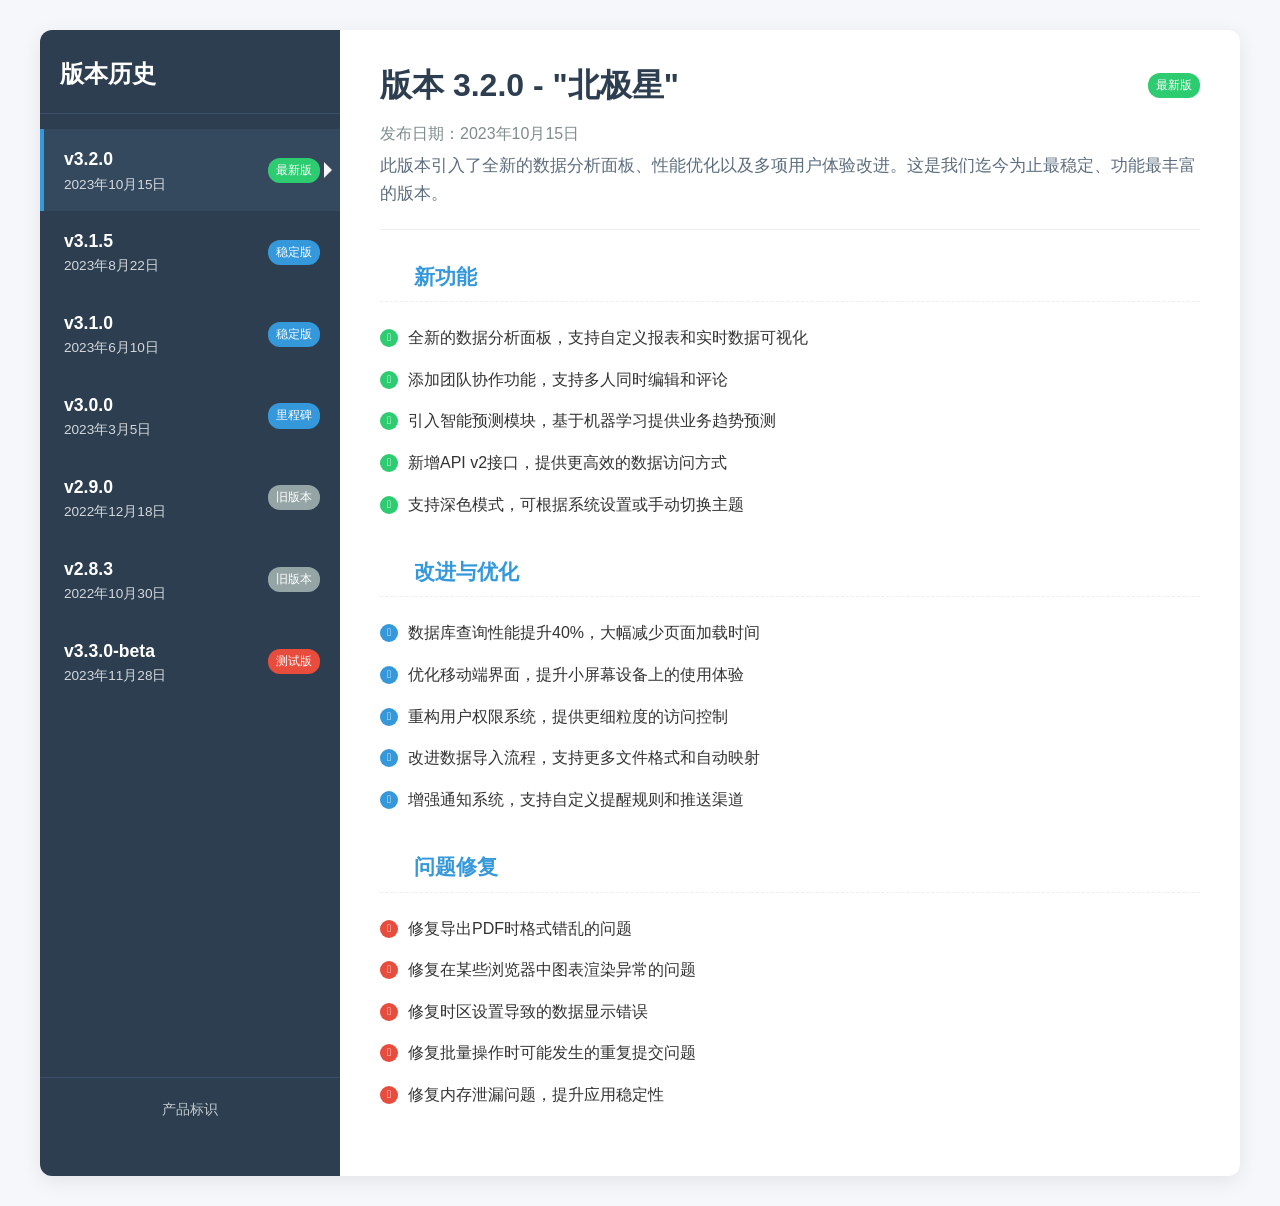
==== index.html @ c91fe422 "init" ====
<!DOCTYPE html>
<html lang="zh-CN">
<head>
    <meta charset="UTF-8">
    <meta name="viewport" content="width=device-width, initial-scale=1.0">
    <title>产品版本发布说明</title>
    <link rel="stylesheet" href="./all.min.css">
    <style>
        * {
            margin: 0;
            padding: 0;
            box-sizing: border-box;
            font-family: 'Segoe UI', Tahoma, Geneva, Verdana, sans-serif;
        }
        
        body {
            background-color: #f5f7fa;
            color: #333;
            line-height: 1.6;
        }
        
        .container {
            display: flex;
            max-width: 1200px;
            margin: 30px auto;
            background-color: white;
            border-radius: 12px;
            box-shadow: 0 5px 20px rgba(0, 0, 0, 0.08);
            overflow: hidden;
            min-height: 85vh;
        }
        
        /* 左侧版本列表样式 */
        .version-list {
            width: 300px;
            background-color: #2c3e50;
            color: white;
            padding: 25px 0;
            overflow-y: auto;
            flex-shrink: 0;
            display: flex;
            flex-direction: column;
        }
        
        .version-list-content {
            flex: 1;
            overflow-y: auto;
        }
        
        .version-list h2 {
            padding: 0 20px 20px;
            font-weight: 600;
            font-size: 1.5rem;
            border-bottom: 1px solid #3a506b;
            margin-bottom: 15px;
        }
        
        .version-item {
            padding: 16px 20px;
            cursor: pointer;
            transition: all 0.3s ease;
            border-left: 4px solid transparent;
            display: flex;
            justify-content: space-between;
            align-items: center;
        }
        
        .version-item:hover {
            background-color: #3a506b;
        }
        
        .version-item.active {
            background-color: #34495e;
            border-left-color: #3498db;
            position: relative;
        }
        
        .version-item.active::after {
            content: '';
            position: absolute;
            right: 0;
            top: 50%;
            transform: translateY(-50%);
            border-width: 8px;
            border-style: solid;
            border-color: transparent transparent transparent #f5f7fa;
        }
        
        .version-number {
            font-weight: 600;
            font-size: 1.1rem;
        }
        
        .version-date {
            font-size: 0.85rem;
            opacity: 0.8;
        }
        
        .version-tag {
            font-size: 0.75rem;
            padding: 3px 8px;
            border-radius: 12px;
            background-color: #3498db;
            color: white;
        }
        
        .version-tag.latest {
            background-color: #2ecc71;
        }
        
        .version-tag.beta {
            background-color: #e74c3c;
        }
        
        .version-tag.legacy {
            background-color: #95a5a6;
        }
        
        /* Logo区域样式 */
        .logo-container {
            padding: 20px;
            text-align: center;
            border-top: 1px solid #3a506b;
            margin-top: auto;
            background-color: #2c3e50;
        }
        
        .logo-container h3 {
            margin-bottom: 10px;
            font-size: 0.9rem;
            color: #ecf0f1;
            font-weight: normal;
            opacity: 0.8;
        }
        
        .logo-img {
            max-width: 80%;
            height: auto;
            display: block;
            margin: 0 auto;
            border-radius: 6px;
            box-shadow: 0 3px 10px rgba(0, 0, 0, 0.2);
            transition: transform 0.3s ease;
        }
        
        .logo-img:hover {
            transform: scale(1.03);
        }
        
        /* 右侧内容区域样式 */
        .content-area {
            flex: 1;
            padding: 30px 40px;
            overflow-y: auto;
        }
        
        .release-header {
            margin-bottom: 30px;
            padding-bottom: 20px;
            border-bottom: 1px solid #eee;
        }
        
        .release-title {
            display: flex;
            align-items: center;
            justify-content: space-between;
            margin-bottom: 10px;
        }
        
        .release-title h1 {
            font-size: 2rem;
            color: #2c3e50;
        }
        
        .release-date {
            color: #7f8c8d;
            font-size: 1rem;
            margin-bottom: 5px;
        }
        
        .release-summary {
            color: #5d6d7e;
            font-size: 1.05rem;
            line-height: 1.7;
        }
        
        .release-content {
            margin-top: 20px;
        }
        
        .section {
            margin-bottom: 30px;
        }
        
        .section h3 {
            font-size: 1.3rem;
            color: #3498db;
            margin-bottom: 15px;
            padding-bottom: 8px;
            border-bottom: 1px dashed #eee;
            display: flex;
            align-items: center;
        }
        
        .section h3 i {
            margin-right: 10px;
            width: 24px;
            text-align: center;
        }
        
        .features-list, .improvements-list, .fixes-list {
            list-style-type: none;
        }
        
        .features-list li, .improvements-list li, .fixes-list li {
            padding: 8px 0;
            position: relative;
            padding-left: 28px;
        }
        
        .features-list li:before, .improvements-list li:before, .fixes-list li:before {
            position: absolute;
            left: 0;
            top: 12px;
            width: 18px;
            height: 18px;
            border-radius: 50%;
            display: flex;
            align-items: center;
            justify-content: center;
            font-size: 0.7rem;
            color: white;
            font-family: 'Font Awesome 6 Free';
            font-weight: 900;
        }
        
        .features-list li:before {
            content: "\f0a3";
            background-color: #2ecc71;
        }
        
        .improvements-list li:before {
            content: "\f062";
            background-color: #3498db;
        }
        
        .fixes-list li:before {
            content: "\f024";
            background-color: #e74c3c;
        }
        
        .empty-state {
            text-align: center;
            padding: 60px 20px;
            color: #7f8c8d;
        }
        
        .empty-state i {
            font-size: 3rem;
            margin-bottom: 20px;
            color: #bdc3c7;
        }
        
        .empty-state h2 {
            font-size: 1.8rem;
            margin-bottom: 10px;
        }
        
        /* 响应式设计 - 修改点：将900px改为600px */
        @media (max-width: 600px) {
            .container {
                flex-direction: column;
                margin: 10px;
            }
            
            .version-list {
                width: 100%;
                max-height: 400px;
            }
            
            .version-item.active::after {
                display: none;
            }
            
            .content-area {
                padding: 25px;
            }
            
            .logo-container {
                padding: 15px;
            }
            
            .logo-img {
                max-width: 60%;
            }
        }
        
        /* 针对宽度在600-900之间的屏幕的额外调整 */
        @media (min-width: 601px) and (max-width: 900px) {
            .container {
                margin: 15px;
                max-width: 95%;
            }
            
            .version-list {
                width: 280px; /* 稍微减小左侧宽度 */
            }
            
            .content-area {
                padding: 25px 30px;
            }
            
            .release-title h1 {
                font-size: 1.7rem;
            }
        }
        
        /* 移动端特定样式（宽度小于等于600px） */
        .mobile-version-selector {
            display: none;
            width: 100%;
            padding: 15px;
            background-color: #2c3e50;
            color: white;
            border: none;
            font-size: 1rem;
            border-radius: 6px;
            margin-bottom: 20px;
            cursor: pointer;
        }
        
        /* 移动端版本选择器只在宽度<=600px时显示 */
        @media (max-width: 600px) {
            .mobile-version-selector {
                display: block;
            }
            
            .version-list {
                display: none;
            }
            
            .version-list.show {
                display: flex;
            }
        }
        
        /* 动画效果 */
        @keyframes fadeIn {
            from { opacity: 0; transform: translateY(10px); }
            to { opacity: 1; transform: translateY(0); }
        }
        
        .release-content {
            animation: fadeIn 0.5s ease-out;
        }
        
        .mobile-toggle {
            display: none;
            background: none;
            border: none;
            color: white;
            font-size: 1.2rem;
            cursor: pointer;
            margin-right: 15px;
        }
        
        /* 移动端切换按钮只在宽度<=600px时显示 */
        @media (max-width: 600px) {
            .mobile-toggle {
                display: block;
            }
            
            .version-list h2 {
                display: flex;
                align-items: center;
            }
        }
    </style>
</head>
<body>
    <!-- 移动端版本选择器（只在宽度<=600px时显示） -->
    <select class="mobile-version-selector" id="mobileVersionSelector">
        <option value="v3.2.0">v3.2.0 - 最新版 (2023年10月15日)</option>
        <option value="v3.1.5">v3.1.5 - 稳定版 (2023年8月22日)</option>
        <option value="v3.1.0">v3.1.0 - 稳定版 (2023年6月10日)</option>
        <option value="v3.0.0">v3.0.0 - 里程碑 (2023年3月5日)</option>
        <option value="v2.9.0">v2.9.0 - 旧版本 (2022年12月18日)</option>
        <option value="v2.8.3">v2.8.3 - 旧版本 (2022年10月30日)</option>
        <option value="v3.3.0-beta">v3.3.0-beta - 测试版 (2023年11月28日)</option>
    </select>

    <div class="container">
        <!-- 左侧版本列表 -->
        <div class="version-list" id="versionList">
            <div class="version-list-content">
                <h2>
                    <button class="mobile-toggle" id="mobileToggle">
                        <i class="fas fa-chevron-left"></i>
                    </button>
                    版本历史
                </h2>
                <div class="version-item active" data-version="v3.2.0">
                    <div>
                        <div class="version-number">v3.2.0</div>
                        <div class="version-date">2023年10月15日</div>
                    </div>
                    <span class="version-tag latest">最新版</span>
                </div>
                <div class="version-item" data-version="v3.1.5">
                    <div>
                        <div class="version-number">v3.1.5</div>
                        <div class="version-date">2023年8月22日</div>
                    </div>
                    <span class="version-tag">稳定版</span>
                </div>
                <div class="version-item" data-version="v3.1.0">
                    <div>
                        <div class="version-number">v3.1.0</div>
                        <div class="version-date">2023年6月10日</div>
                    </div>
                    <span class="version-tag">稳定版</span>
                </div>
                <div class="version-item" data-version="v3.0.0">
                    <div>
                        <div class="version-number">v3.0.0</div>
                        <div class="version-date">2023年3月5日</div>
                    </div>
                    <span class="version-tag">里程碑</span>
                </div>
                <div class="version-item" data-version="v2.9.0">
                    <div>
                        <div class="version-number">v2.9.0</div>
                        <div class="version-date">2022年12月18日</div>
                    </div>
                    <span class="version-tag legacy">旧版本</span>
                </div>
                <div class="version-item" data-version="v2.8.3">
                    <div>
                        <div class="version-number">v2.8.3</div>
                        <div class="version-date">2022年10月30日</div>
                    </div>
                    <span class="version-tag legacy">旧版本</span>
                </div>
                <div class="version-item" data-version="v3.3.0-beta">
                    <div>
                        <div class="version-number">v3.3.0-beta</div>
                        <div class="version-date">2023年11月28日</div>
                    </div>
                    <span class="version-tag beta">测试版</span>
                </div>
            </div>
            
            <!-- Logo区域 -->
            <div class="logo-container">
                <h3>产品标识</h3>
                <!-- 这里使用本地logo.png文件 -->
                <!-- <img src="logo.png" alt="产品Logo" class="logo-img" id="logoImage">  -->
                <!-- 备用方案：如果本地图片不存在，显示默认占位符 -->
                <!-- <noscript>
                    <div style="color: #ecf0f1; font-size: 0.8rem; margin-top: 10px;">
                        无法加载logo.png图片
                    </div>
                </noscript>  -->
            </div>
        </div>
        
        <!-- 右侧内容区域 -->
        <div class="content-area">
            <!-- 默认显示最新版本 -->
            <div class="release-header">
                <div class="release-title">
                    <h1>版本 3.2.0 - "北极星"</h1>
                    <span class="version-tag latest">最新版</span>
                </div>
                <div class="release-date">发布日期：2023年10月15日</div>
                <p class="release-summary">
                    此版本引入了全新的数据分析面板、性能优化以及多项用户体验改进。这是我们迄今为止最稳定、功能最丰富的版本。
                </p>
            </div>
            
            <div class="release-content">
                <div class="section">
                    <h3><i class="fas fa-star"></i> 新功能</h3>
                    <ul class="features-list">
                        <li>全新的数据分析面板，支持自定义报表和实时数据可视化</li>
                        <li>添加团队协作功能，支持多人同时编辑和评论</li>
                        <li>引入智能预测模块，基于机器学习提供业务趋势预测</li>
                        <li>新增API v2接口，提供更高效的数据访问方式</li>
                        <li>支持深色模式，可根据系统设置或手动切换主题</li>
                    </ul>
                </div>
                
                <div class="section">
                    <h3><i class="fas fa-chart-line"></i> 改进与优化</h3>
                    <ul class="improvements-list">
                        <li>数据库查询性能提升40%，大幅减少页面加载时间</li>
                        <li>优化移动端界面，提升小屏幕设备上的使用体验</li>
                        <li>重构用户权限系统，提供更细粒度的访问控制</li>
                        <li>改进数据导入流程，支持更多文件格式和自动映射</li>
                        <li>增强通知系统，支持自定义提醒规则和推送渠道</li>
                    </ul>
                </div>
                
                <div class="section">
                    <h3><i class="fas fa-bug"></i> 问题修复</h3>
                    <ul class="fixes-list">
                        <li>修复导出PDF时格式错乱的问题</li>
                        <li>修复在某些浏览器中图表渲染异常的问题</li>
                        <li>修复时区设置导致的数据显示错误</li>
                        <li>修复批量操作时可能发生的重复提交问题</li>
                        <li>修复内存泄漏问题，提升应用稳定性</li>
                    </ul>
                </div>
            </div>
            
            <!-- 其他版本内容占位符 -->
            <div class="empty-state" id="emptyState" style="display: none;">
                <i class="fas fa-code-branch"></i>
                <h2>选择版本查看详情</h2>
                <p>点击左侧列表中的版本号查看该版本的详细发布说明</p>
            </div>
        </div>
    </div>

    <script>
        // 版本数据
        const versionData = {
            "v3.2.0": {
                title: "版本 3.2.0 - \"北极星\"",
                date: "2023年10月15日",
                tag: "latest",
                summary: "此版本引入了全新的数据分析面板、性能优化以及多项用户体验改进。这是我们迄今为止最稳定、功能最丰富的版本。",
                features: [
                    "全新的数据分析面板，支持自定义报表和实时数据可视化",
                    "添加团队协作功能，支持多人同时编辑和评论",
                    "引入智能预测模块，基于机器学习提供业务趋势预测",
                    "新增API v2接口，提供更高效的数据访问方式",
                    "支持深色模式，可根据系统设置或手动切换主题"
                ],
                improvements: [
                    "数据库查询性能提升40%，大幅减少页面加载时间",
                    "优化移动端界面，提升小屏幕设备上的使用体验",
                    "重构用户权限系统，提供更细粒度的访问控制",
                    "改进数据导入流程，支持更多文件格式和自动映射",
                    "增强通知系统，支持自定义提醒规则和推送渠道"
                ],
                fixes: [
                    "修复导出PDF时格式错乱的问题",
                    "修复在某些浏览器中图表渲染异常的问题",
                    "修复时区设置导致的数据显示错误",
                    "修复批量操作时可能发生的重复提交问题",
                    "修复内存泄漏问题，提升应用稳定性"
                ]
            },
            "v3.1.5": {
                title: "版本 3.1.5",
                date: "2023年8月22日",
                tag: "stable",
                summary: "这是一个维护版本，主要包含性能优化和问题修复，提高了系统的稳定性和安全性。",
                features: [
                    "新增数据备份与恢复向导，简化系统迁移流程",
                    "添加快捷键支持，提升高级用户的操作效率"
                ],
                improvements: [
                    "优化内存使用，减少大型数据集处理时的资源占用",
                    "改进搜索算法，提升复杂查询的响应速度",
                    "增强数据导出功能，支持更多格式选项"
                ],
                fixes: [
                    "修复安全漏洞，提升系统安全性",
                    "修复数据同步时可能出现的冲突问题",
                    "修复用户界面中的多个本地化问题"
                ]
            },
            "v3.1.0": {
                title: "版本 3.1.0 - \"曙光\"",
                date: "2023年6月10日",
                tag: "stable",
                summary: "此版本引入了全新的报告生成器和增强的集成功能，为企业用户提供了更强大的数据分析工具。",
                features: [
                    "全新报告生成器，支持拖拽式报表设计",
                    "新增与第三方CRM系统的双向同步",
                    "添加数据质量检查工具，自动识别数据问题"
                ],
                improvements: [
                    "用户界面全面更新，采用现代化设计语言",
                    "API响应时间平均减少30%",
                    "改进移动端适配，支持更多手势操作"
                ],
                fixes: [
                    "修复数据导入时的编码问题",
                    "修复图表工具提示显示异常的问题",
                    "修复在特定网络环境下上传失败的问题"
                ]
            },
            "v3.0.0": {
                title: "版本 3.0.0 - \"里程碑\"",
                date: "2023年3月5日",
                tag: "milestone",
                summary: "这是产品的一个重要里程碑版本，引入了全新的架构和多项核心功能重构，为未来发展奠定基础。",
                features: [
                    "全新微服务架构，提升系统可扩展性",
                    "引入实时协作编辑功能",
                    "新增高级权限管理系统",
                    "支持自定义工作流程"
                ],
                improvements: [
                    "系统性能提升50%",
                    "完全重构的后台管理界面",
                    "增强的数据安全性措施"
                ],
                fixes: [
                    "修复了v2.x系列中的多个遗留问题",
                    "解决了高并发场景下的稳定性问题"
                ]
            },
            "v2.9.0": {
                title: "版本 2.9.0",
                date: "2022年12月18日",
                tag: "legacy",
                summary: "这是2.x系列的最后一个版本，包含了一些必要的功能更新和问题修复。",
                features: [
                    "新增基础数据分析功能",
                    "添加简单的报告导出功能"
                ],
                improvements: [
                    "优化了用户界面响应速度",
                    "改进了数据导入的稳定性"
                ],
                fixes: [
                    "修复了已知的安全问题",
                    "修复了数据导出时的格式问题"
                ]
            },
            "v2.8.3": {
                title: "版本 2.8.3",
                date: "2022年10月30日",
                tag: "legacy",
                summary: "这是一个维护版本，主要修复了用户反馈的一些关键问题。",
                features: [],
                improvements: [
                    "改进了错误处理机制",
                    "优化了移动端显示效果"
                ],
                fixes: [
                    "修复了登录页面在特定浏览器的兼容性问题",
                    "修复了数据缓存导致的信息过期问题",
                    "修复了多个界面显示问题"
                ]
            },
            "v3.3.0-beta": {
                title: "版本 3.3.0-beta",
                date: "2023年11月28日",
                tag: "beta",
                summary: "这是3.3.0的测试版本，引入了人工智能辅助功能和全新的插件系统，欢迎测试并提供反馈。",
                features: [
                    "引入AI助手，支持自然语言查询数据分析",
                    "全新插件系统，支持第三方功能扩展",
                    "新增自动化工作流引擎"
                ],
                improvements: [
                    "UI/UX全面优化，提升用户体验",
                    "API文档全面更新，增加更多示例",
                    "改进多语言支持，新增3种语言"
                ],
                fixes: [
                    "修复了beta测试中发现的多项界面问题",
                    "解决了插件系统的兼容性问题"
                ]
            }
        };
        
        // DOM元素
        const versionItems = document.querySelectorAll('.version-item');
        const mobileVersionSelector = document.getElementById('mobileVersionSelector');
        const mobileToggle = document.getElementById('mobileToggle');
        const versionList = document.getElementById('versionList');
        const emptyState = document.getElementById('emptyState');
        const logoImage = document.getElementById('logoImage');
        
        // 检查本地logo图片是否存在，如果不存在则显示默认占位符
        function checkLogoImage() {
            // 设置一个备用图片URL（可以是base64编码的简单图片）
            const fallbackLogo = "[data-uri]";
            
            // 图片加载失败时的处理
            logoImage.onerror = function() {
                console.log("无法加载logo.png，使用备用图片");
                this.src = fallbackLogo;
                this.alt = "默认Logo（找不到logo.png）";
            };
            
            // 图片加载成功时的处理
            logoImage.onload = function() {
                console.log("logo.png加载成功");
            };
        }
        
        // 检查当前是否为移动端（宽度<=600px）
        function isMobile() {
            return window.innerWidth <= 600;
        }
        
        // 初始化页面
        document.addEventListener('DOMContentLoaded', function() {
            // 检查logo图片
            checkLogoImage();
            
            // 为每个版本项添加点击事件
            versionItems.forEach(item => {
                item.addEventListener('click', function() {
                    // 更新左侧列表的选中状态
                    versionItems.forEach(v => v.classList.remove('active'));
                    this.classList.add('active');
                    
                    // 获取版本号
                    const version = this.getAttribute('data-version');
                    
                    // 更新移动端选择器
                    mobileVersionSelector.value = version;
                    
                    // 更新右侧内容
                    updateContent(version);
                    
                    // 在移动端点击后隐藏版本列表（只在宽度<=600px时）
                    if (isMobile()) {
                        versionList.classList.remove('show');
                    }
                });
            });
            
            // 移动端版本选择器事件
            mobileVersionSelector.addEventListener('change', function() {
                const version = this.value;
                
                // 更新左侧列表的选中状态
                versionItems.forEach(v => {
                    v.classList.remove('active');
                    if (v.getAttribute('data-version') === version) {
                        v.classList.add('active');
                    }
                });
                
                // 更新右侧内容
                updateContent(version);
            });
            
            // 移动端切换按钮事件
            mobileToggle.addEventListener('click', function() {
                versionList.classList.toggle('show');
                // 更新图标
                const icon = this.querySelector('i');
                if (versionList.classList.contains('show')) {
                    icon.classList.remove('fa-chevron-left');
                    icon.classList.add('fa-chevron-down');
                } else {
                    icon.classList.remove('fa-chevron-down');
                    icon.classList.add('fa-chevron-left');
                }
            });
            
            // 监听窗口大小变化
            window.addEventListener('resize', function() {
                // 如果从移动端切换到桌面端（宽度>600px），确保版本列表显示
                if (!isMobile()) {
                    versionList.classList.add('show');
                }
            });
        });
        
        // 更新右侧内容区域
        function updateContent(version) {
            const data = versionData[version];
            const contentArea = document.querySelector('.content-area');
            
            if (!data) {
                emptyState.style.display = 'block';
                document.querySelector('.release-header').style.display = 'none';
                document.querySelector('.release-content').style.display = 'none';
                return;
            }
            
            // 显示内容区域
            emptyState.style.display = 'none';
            document.querySelector('.release-header').style.display = 'block';
            document.querySelector('.release-content').style.display = 'block';
            
            // 更新标题区域
            const header = document.querySelector('.release-header');
            header.querySelector('h1').textContent = data.title;
            header.querySelector('.release-date').textContent = `发布日期：${data.date}`;
            header.querySelector('.release-summary').textContent = data.summary;
            
            // 更新标签
            const tag = header.querySelector('.version-tag');
            tag.className = 'version-tag';
            tag.classList.add(data.tag);
            
            if (data.tag === 'latest') {
                tag.textContent = '最新版';
            } else if (data.tag === 'stable') {
                tag.textContent = '稳定版';
            } else if (data.tag === 'milestone') {
                tag.textContent = '里程碑';
            } else if (data.tag === 'legacy') {
                tag.textContent = '旧版本';
            } else if (data.tag === 'beta') {
                tag.textContent = '测试版';
            }
            
            // 更新功能列表
            const featuresList = document.querySelector('.features-list');
            featuresList.innerHTML = '';
            if (data.features.length > 0) {
                data.features.forEach(feature => {
                    const li = document.createElement('li');
                    li.textContent = feature;
                    featuresList.appendChild(li);
                });
            } else {
                const li = document.createElement('li');
                li.textContent = '此版本没有新增功能';
                featuresList.appendChild(li);
            }
            
            // 更新改进列表
            const improvementsList = document.querySelector('.improvements-list');
            improvementsList.innerHTML = '';
            if (data.improvements.length > 0) {
                data.improvements.forEach(improvement => {
                    const li = document.createElement('li');
                    li.textContent = improvement;
                    improvementsList.appendChild(li);
                });
            } else {
                const li = document.createElement('li');
                li.textContent = '此版本没有改进与优化';
                improvementsList.appendChild(li);
            }
            
            // 更新修复列表
            const fixesList = document.querySelector('.fixes-list');
            fixesList.innerHTML = '';
            if (data.fixes.length > 0) {
                data.fixes.forEach(fix => {
                    const li = document.createElement('li');
                    li.textContent = fix;
                    fixesList.appendChild(li);
                });
            } else {
                const li = document.createElement('li');
                li.textContent = '此版本没有问题修复';
                fixesList.appendChild(li);
            }
        }
    </script>
</body>
</html>
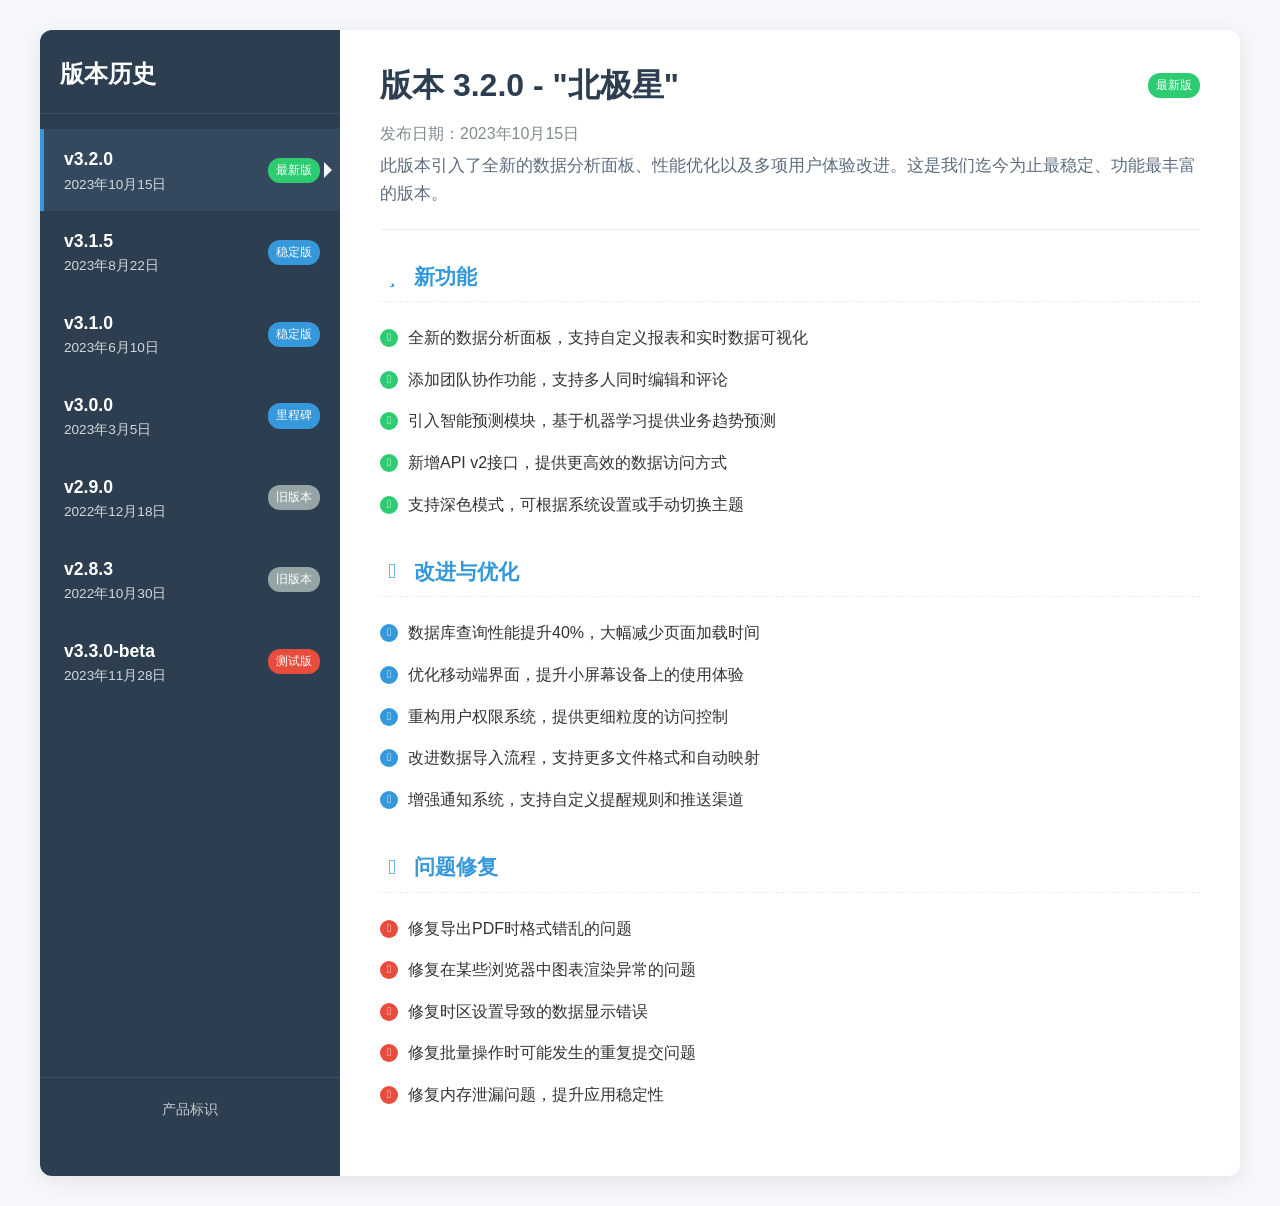
==== commit 613ef146: "fix css" ====
--- a/index.html
+++ b/index.html
@@ -680,6 +680,8 @@
         
         // 检查本地logo图片是否存在，如果不存在则显示默认占位符
         function checkLogoImage() {
+            if (!logoImage) return;
+
             // 设置一个备用图片URL（可以是base64编码的简单图片）
             const fallbackLogo = "[data-uri]";
             
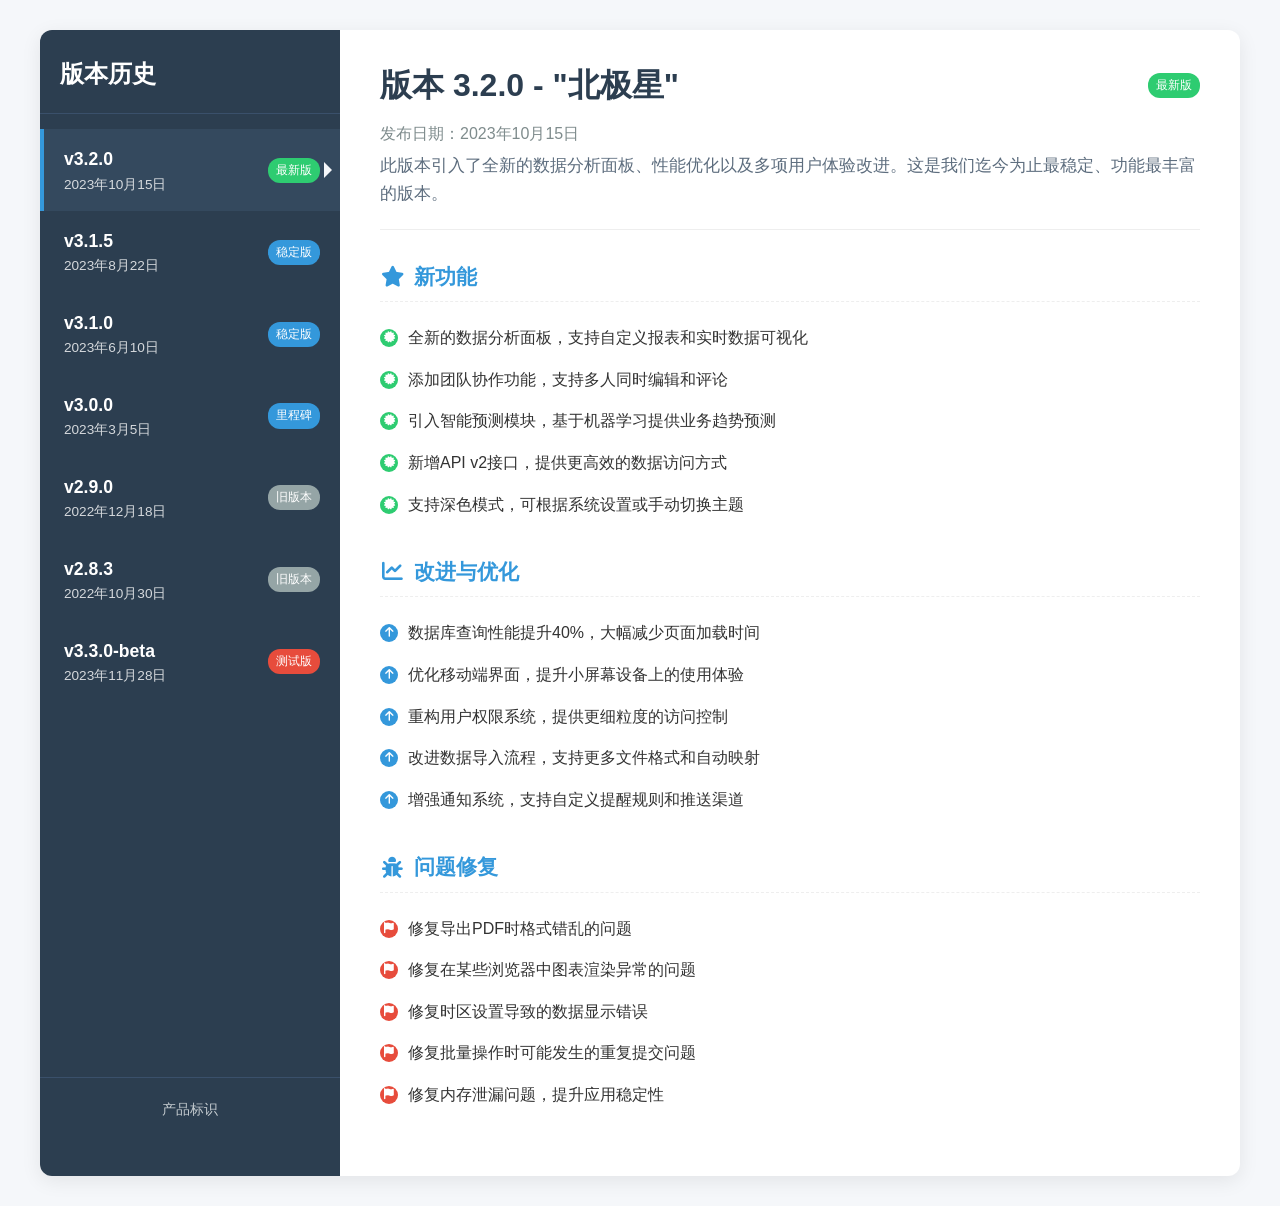
==== commit 9255f59d: "fix: use Font Awesome CDN instead of local files to resolve 404 errors and ensure menu click switchi" ====
--- a/index.html
+++ b/index.html
@@ -4,7 +4,7 @@
     <meta charset="UTF-8">
     <meta name="viewport" content="width=device-width, initial-scale=1.0">
     <title>产品版本发布说明</title>
-    <link rel="stylesheet" href="./all.min.css">
+    <link rel="stylesheet" href="https://cdnjs.cloudflare.com/ajax/libs/font-awesome/6.4.0/css/all.min.css" crossorigin="anonymous">
     <style>
         * {
             margin: 0;
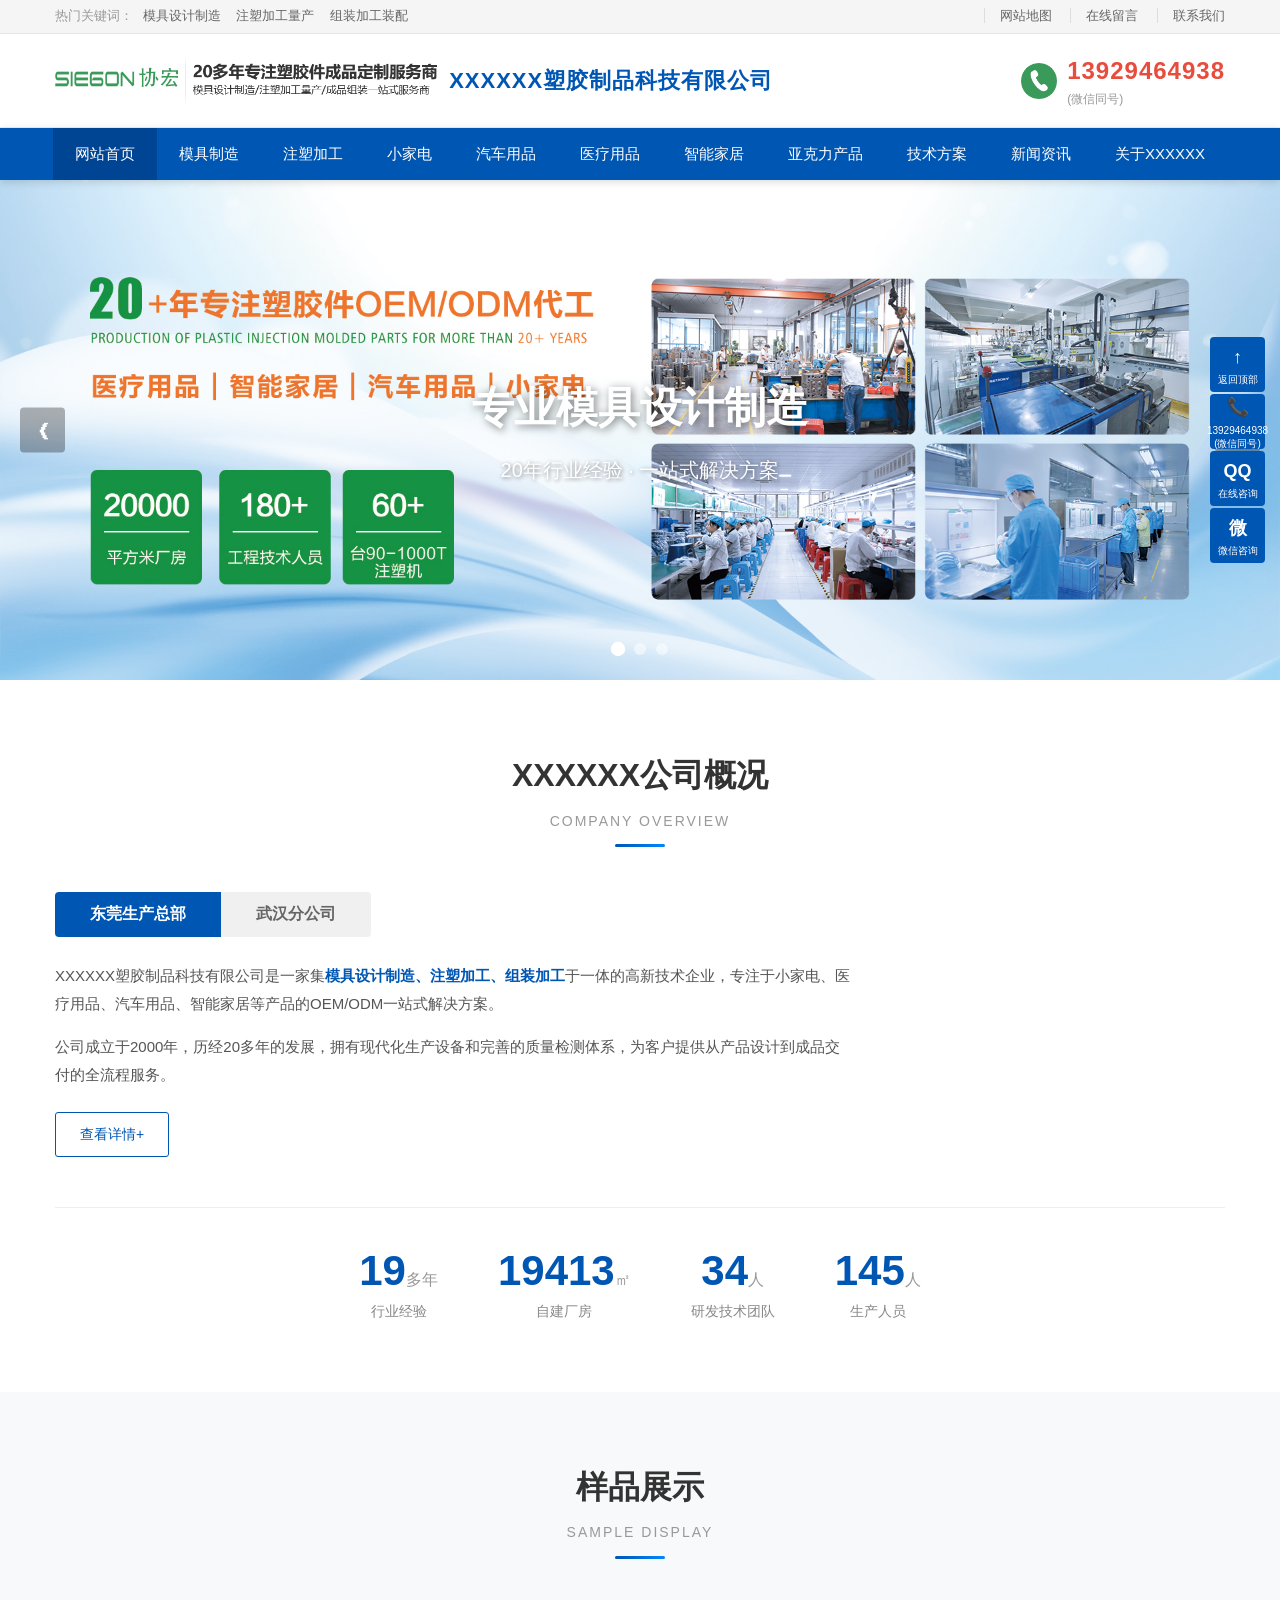
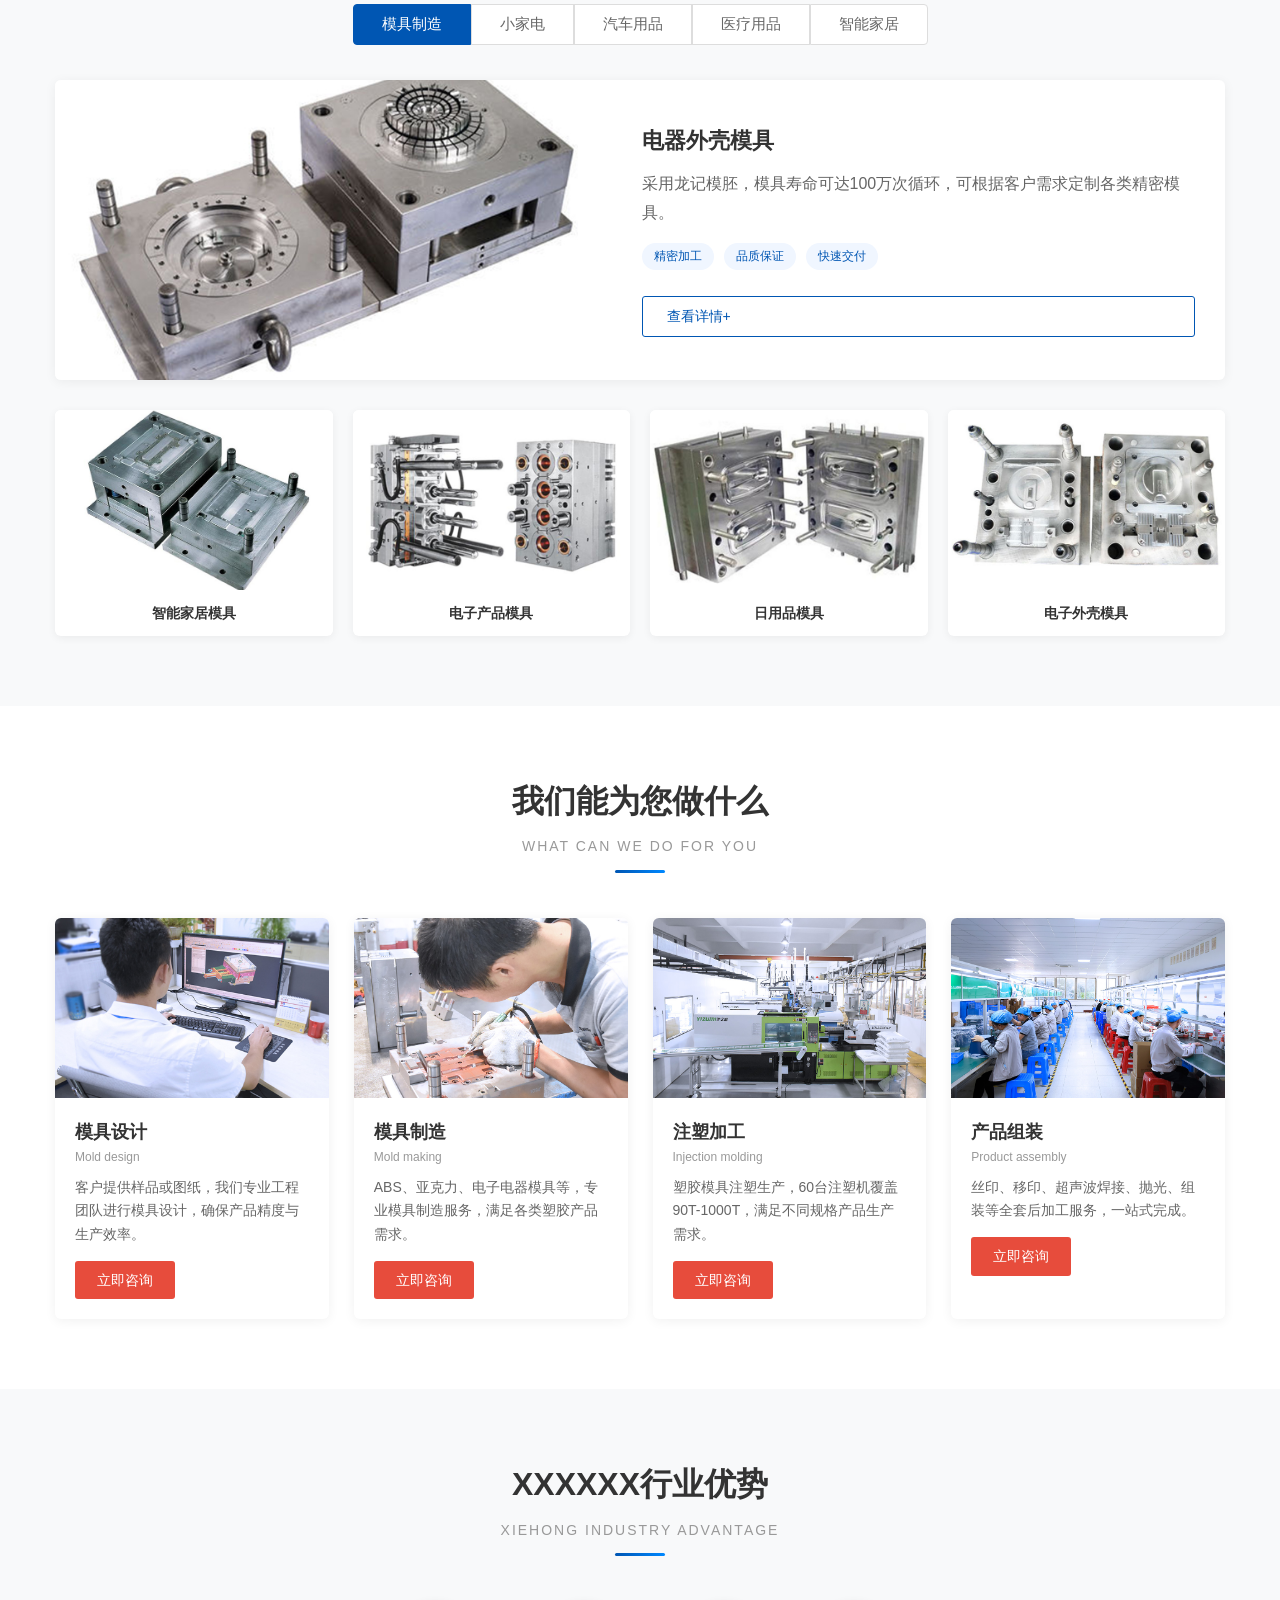
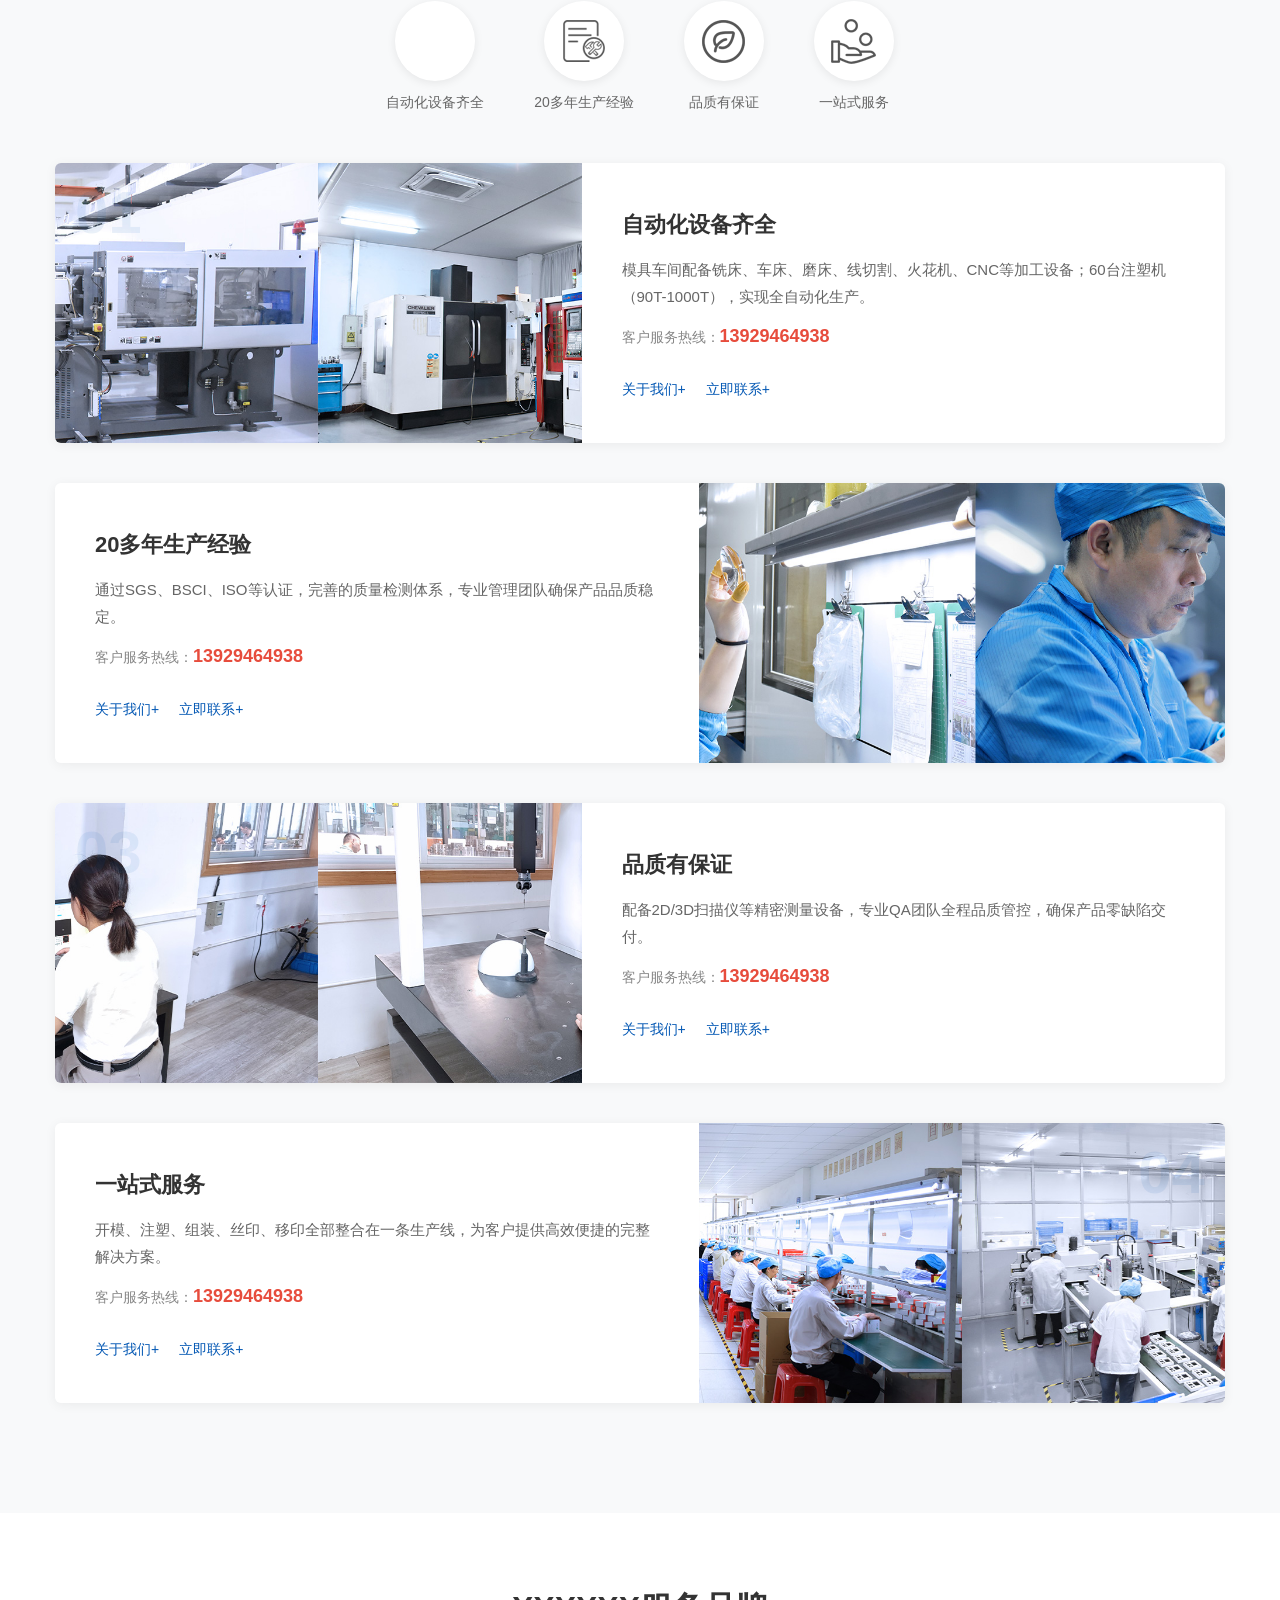
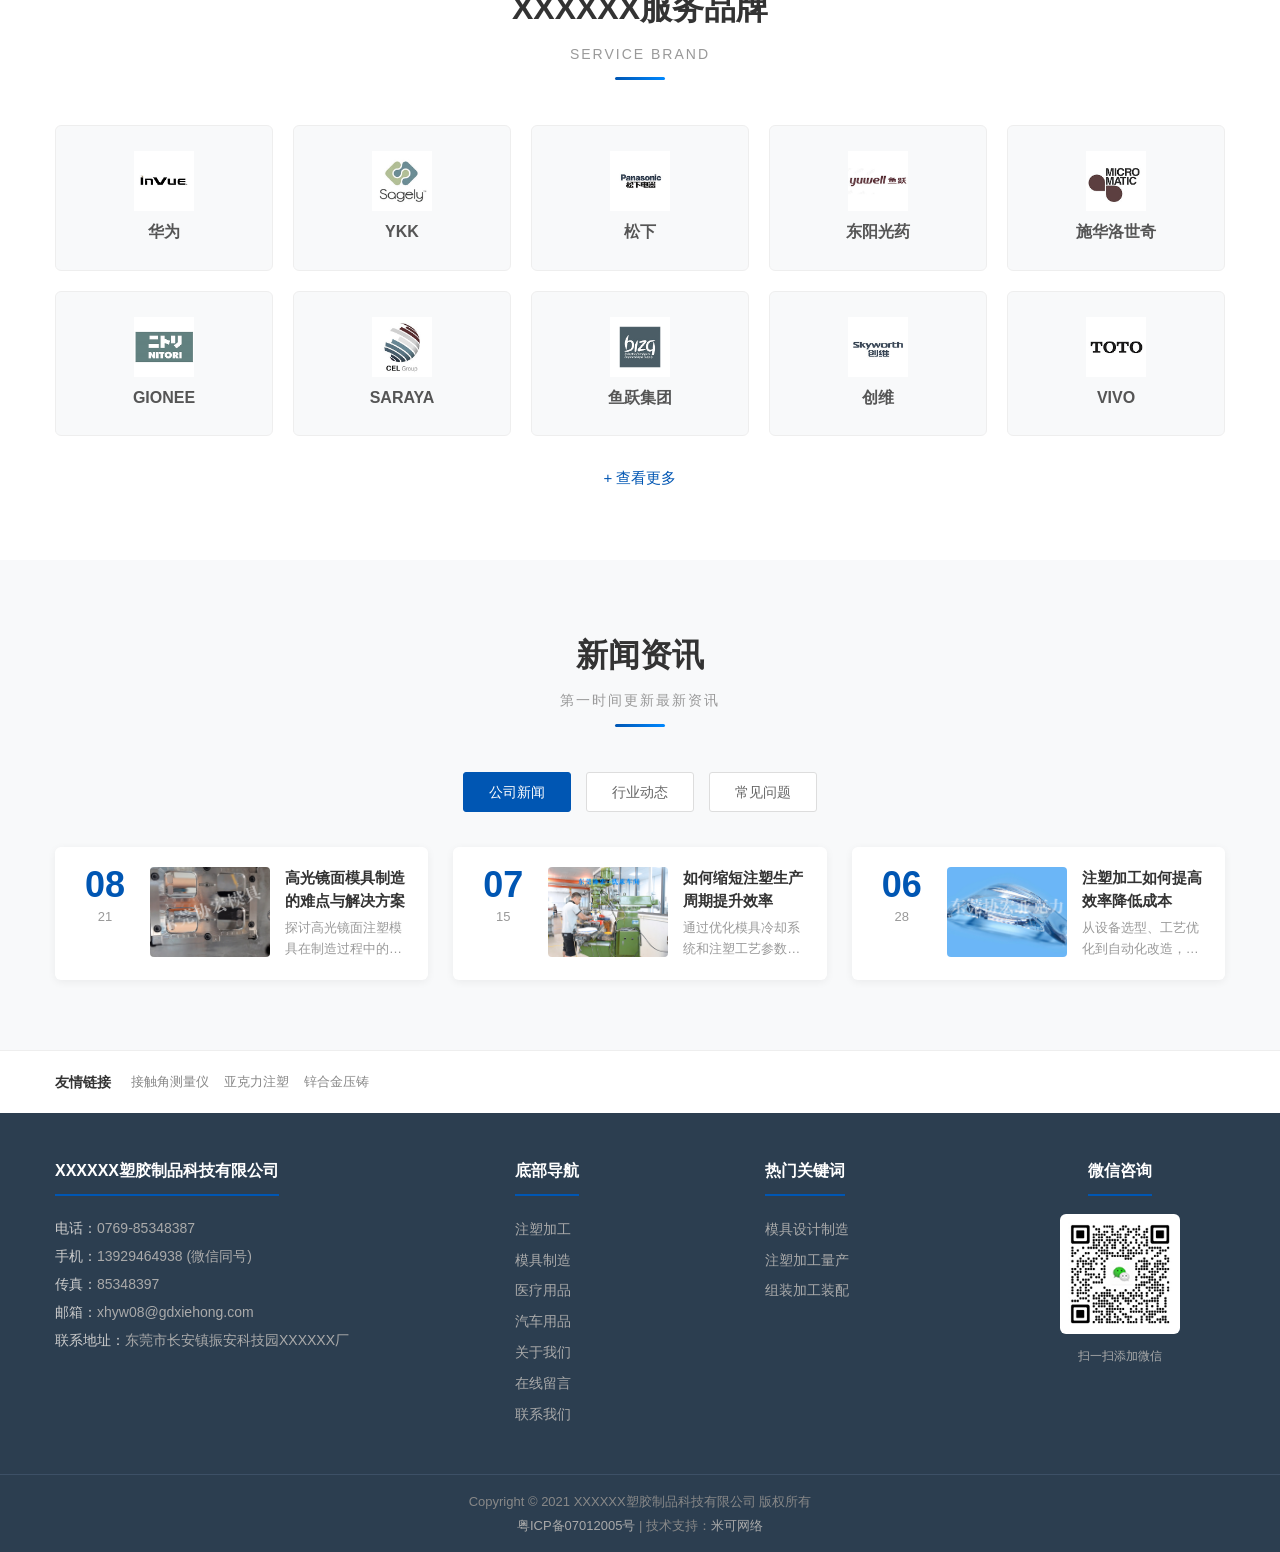
==== commit 4b2d4a3e: "add test" ====
--- a/index.html
+++ b/index.html
@@ -3,858 +3,698 @@
 <head>
     <meta charset="UTF-8">
     <meta name="viewport" content="width=device-width, initial-scale=1.0">
-    <title>产品版本发布说明</title>
-    <link rel="stylesheet" href="https://cdnjs.cloudflare.com/ajax/libs/font-awesome/6.4.0/css/all.min.css" crossorigin="anonymous">
-    <style>
-        * {
-            margin: 0;
-            padding: 0;
-            box-sizing: border-box;
-            font-family: 'Segoe UI', Tahoma, Geneva, Verdana, sans-serif;
-        }
-        
-        body {
-            background-color: #f5f7fa;
-            color: #333;
-            line-height: 1.6;
-        }
-        
-        .container {
-            display: flex;
-            max-width: 1200px;
-            margin: 30px auto;
-            background-color: white;
-            border-radius: 12px;
-            box-shadow: 0 5px 20px rgba(0, 0, 0, 0.08);
-            overflow: hidden;
-            min-height: 85vh;
-        }
-        
-        /* 左侧版本列表样式 */
-        .version-list {
-            width: 300px;
-            background-color: #2c3e50;
-            color: white;
-            padding: 25px 0;
-            overflow-y: auto;
-            flex-shrink: 0;
-            display: flex;
-            flex-direction: column;
-        }
-        
-        .version-list-content {
-            flex: 1;
-            overflow-y: auto;
-        }
-        
-        .version-list h2 {
-            padding: 0 20px 20px;
-            font-weight: 600;
-            font-size: 1.5rem;
-            border-bottom: 1px solid #3a506b;
-            margin-bottom: 15px;
-        }
-        
-        .version-item {
-            padding: 16px 20px;
-            cursor: pointer;
-            transition: all 0.3s ease;
-            border-left: 4px solid transparent;
-            display: flex;
-            justify-content: space-between;
-            align-items: center;
-        }
-        
-        .version-item:hover {
-            background-color: #3a506b;
-        }
-        
-        .version-item.active {
-            background-color: #34495e;
-            border-left-color: #3498db;
-            position: relative;
-        }
-        
-        .version-item.active::after {
-            content: '';
-            position: absolute;
-            right: 0;
-            top: 50%;
-            transform: translateY(-50%);
-            border-width: 8px;
-            border-style: solid;
-            border-color: transparent transparent transparent #f5f7fa;
-        }
-        
-        .version-number {
-            font-weight: 600;
-            font-size: 1.1rem;
-        }
-        
-        .version-date {
-            font-size: 0.85rem;
-            opacity: 0.8;
-        }
-        
-        .version-tag {
-            font-size: 0.75rem;
-            padding: 3px 8px;
-            border-radius: 12px;
-            background-color: #3498db;
-            color: white;
-        }
-        
-        .version-tag.latest {
-            background-color: #2ecc71;
-        }
-        
-        .version-tag.beta {
-            background-color: #e74c3c;
-        }
-        
-        .version-tag.legacy {
-            background-color: #95a5a6;
-        }
-        
-        /* Logo区域样式 */
-        .logo-container {
-            padding: 20px;
-            text-align: center;
-            border-top: 1px solid #3a506b;
-            margin-top: auto;
-            background-color: #2c3e50;
-        }
-        
-        .logo-container h3 {
-            margin-bottom: 10px;
-            font-size: 0.9rem;
-            color: #ecf0f1;
-            font-weight: normal;
-            opacity: 0.8;
-        }
-        
-        .logo-img {
-            max-width: 80%;
-            height: auto;
-            display: block;
-            margin: 0 auto;
-            border-radius: 6px;
-            box-shadow: 0 3px 10px rgba(0, 0, 0, 0.2);
-            transition: transform 0.3s ease;
-        }
-        
-        .logo-img:hover {
-            transform: scale(1.03);
-        }
-        
-        /* 右侧内容区域样式 */
-        .content-area {
-            flex: 1;
-            padding: 30px 40px;
-            overflow-y: auto;
-        }
-        
-        .release-header {
-            margin-bottom: 30px;
-            padding-bottom: 20px;
-            border-bottom: 1px solid #eee;
-        }
-        
-        .release-title {
-            display: flex;
-            align-items: center;
-            justify-content: space-between;
-            margin-bottom: 10px;
-        }
-        
-        .release-title h1 {
-            font-size: 2rem;
-            color: #2c3e50;
-        }
-        
-        .release-date {
-            color: #7f8c8d;
-            font-size: 1rem;
-            margin-bottom: 5px;
-        }
-        
-        .release-summary {
-            color: #5d6d7e;
-            font-size: 1.05rem;
-            line-height: 1.7;
-        }
-        
-        .release-content {
-            margin-top: 20px;
-        }
-        
-        .section {
-            margin-bottom: 30px;
-        }
-        
-        .section h3 {
-            font-size: 1.3rem;
-            color: #3498db;
-            margin-bottom: 15px;
-            padding-bottom: 8px;
-            border-bottom: 1px dashed #eee;
-            display: flex;
-            align-items: center;
-        }
-        
-        .section h3 i {
-            margin-right: 10px;
-            width: 24px;
-            text-align: center;
-        }
-        
-        .features-list, .improvements-list, .fixes-list {
-            list-style-type: none;
-        }
-        
-        .features-list li, .improvements-list li, .fixes-list li {
-            padding: 8px 0;
-            position: relative;
-            padding-left: 28px;
-        }
-        
-        .features-list li:before, .improvements-list li:before, .fixes-list li:before {
-            position: absolute;
-            left: 0;
-            top: 12px;
-            width: 18px;
-            height: 18px;
-            border-radius: 50%;
-            display: flex;
-            align-items: center;
-            justify-content: center;
-            font-size: 0.7rem;
-            color: white;
-            font-family: 'Font Awesome 6 Free';
-            font-weight: 900;
-        }
-        
-        .features-list li:before {
-            content: "\f0a3";
-            background-color: #2ecc71;
-        }
-        
-        .improvements-list li:before {
-            content: "\f062";
-            background-color: #3498db;
-        }
-        
-        .fixes-list li:before {
-            content: "\f024";
-            background-color: #e74c3c;
-        }
-        
-        .empty-state {
-            text-align: center;
-            padding: 60px 20px;
-            color: #7f8c8d;
-        }
-        
-        .empty-state i {
-            font-size: 3rem;
-            margin-bottom: 20px;
-            color: #bdc3c7;
-        }
-        
-        .empty-state h2 {
-            font-size: 1.8rem;
-            margin-bottom: 10px;
-        }
-        
-        /* 响应式设计 - 修改点：将900px改为600px */
-        @media (max-width: 600px) {
-            .container {
-                flex-direction: column;
-                margin: 10px;
-            }
-            
-            .version-list {
-                width: 100%;
-                max-height: 400px;
-            }
-            
-            .version-item.active::after {
-                display: none;
-            }
-            
-            .content-area {
-                padding: 25px;
-            }
-            
-            .logo-container {
-                padding: 15px;
-            }
-            
-            .logo-img {
-                max-width: 60%;
-            }
-        }
-        
-        /* 针对宽度在600-900之间的屏幕的额外调整 */
-        @media (min-width: 601px) and (max-width: 900px) {
-            .container {
-                margin: 15px;
-                max-width: 95%;
-            }
-            
-            .version-list {
-                width: 280px; /* 稍微减小左侧宽度 */
-            }
-            
-            .content-area {
-                padding: 25px 30px;
-            }
-            
-            .release-title h1 {
-                font-size: 1.7rem;
-            }
-        }
-        
-        /* 移动端特定样式（宽度小于等于600px） */
-        .mobile-version-selector {
-            display: none;
-            width: 100%;
-            padding: 15px;
-            background-color: #2c3e50;
-            color: white;
-            border: none;
-            font-size: 1rem;
-            border-radius: 6px;
-            margin-bottom: 20px;
-            cursor: pointer;
-        }
-        
-        /* 移动端版本选择器只在宽度<=600px时显示 */
-        @media (max-width: 600px) {
-            .mobile-version-selector {
-                display: block;
-            }
-            
-            .version-list {
-                display: none;
-            }
-            
-            .version-list.show {
-                display: flex;
-            }
-        }
-        
-        /* 动画效果 */
-        @keyframes fadeIn {
-            from { opacity: 0; transform: translateY(10px); }
-            to { opacity: 1; transform: translateY(0); }
-        }
-        
-        .release-content {
-            animation: fadeIn 0.5s ease-out;
-        }
-        
-        .mobile-toggle {
-            display: none;
-            background: none;
-            border: none;
-            color: white;
-            font-size: 1.2rem;
-            cursor: pointer;
-            margin-right: 15px;
-        }
-        
-        /* 移动端切换按钮只在宽度<=600px时显示 */
-        @media (max-width: 600px) {
-            .mobile-toggle {
-                display: block;
-            }
-            
-            .version-list h2 {
-                display: flex;
-                align-items: center;
-            }
-        }
-    </style>
+    <title>XXXXXX塑胶制品科技有限公司</title>
+    <link rel="stylesheet" href="css/style.css">
+    <link rel="stylesheet" href="css/animate.css">
 </head>
 <body>
-    <!-- 移动端版本选择器（只在宽度<=600px时显示） -->
-    <select class="mobile-version-selector" id="mobileVersionSelector">
-        <option value="v3.2.0">v3.2.0 - 最新版 (2023年10月15日)</option>
-        <option value="v3.1.5">v3.1.5 - 稳定版 (2023年8月22日)</option>
-        <option value="v3.1.0">v3.1.0 - 稳定版 (2023年6月10日)</option>
-        <option value="v3.0.0">v3.0.0 - 里程碑 (2023年3月5日)</option>
-        <option value="v2.9.0">v2.9.0 - 旧版本 (2022年12月18日)</option>
-        <option value="v2.8.3">v2.8.3 - 旧版本 (2022年10月30日)</option>
-        <option value="v3.3.0-beta">v3.3.0-beta - 测试版 (2023年11月28日)</option>
-    </select>
-
-    <div class="container">
-        <!-- 左侧版本列表 -->
-        <div class="version-list" id="versionList">
-            <div class="version-list-content">
-                <h2>
-                    <button class="mobile-toggle" id="mobileToggle">
-                        <i class="fas fa-chevron-left"></i>
-                    </button>
-                    版本历史
-                </h2>
-                <div class="version-item active" data-version="v3.2.0">
-                    <div>
-                        <div class="version-number">v3.2.0</div>
-                        <div class="version-date">2023年10月15日</div>
-                    </div>
-                    <span class="version-tag latest">最新版</span>
-                </div>
-                <div class="version-item" data-version="v3.1.5">
-                    <div>
-                        <div class="version-number">v3.1.5</div>
-                        <div class="version-date">2023年8月22日</div>
-                    </div>
-                    <span class="version-tag">稳定版</span>
-                </div>
-                <div class="version-item" data-version="v3.1.0">
-                    <div>
-                        <div class="version-number">v3.1.0</div>
-                        <div class="version-date">2023年6月10日</div>
-                    </div>
-                    <span class="version-tag">稳定版</span>
-                </div>
-                <div class="version-item" data-version="v3.0.0">
-                    <div>
-                        <div class="version-number">v3.0.0</div>
-                        <div class="version-date">2023年3月5日</div>
-                    </div>
-                    <span class="version-tag">里程碑</span>
-                </div>
-                <div class="version-item" data-version="v2.9.0">
-                    <div>
-                        <div class="version-number">v2.9.0</div>
-                        <div class="version-date">2022年12月18日</div>
-                    </div>
-                    <span class="version-tag legacy">旧版本</span>
-                </div>
-                <div class="version-item" data-version="v2.8.3">
-                    <div>
-                        <div class="version-number">v2.8.3</div>
-                        <div class="version-date">2022年10月30日</div>
-                    </div>
-                    <span class="version-tag legacy">旧版本</span>
-                </div>
-                <div class="version-item" data-version="v3.3.0-beta">
-                    <div>
-                        <div class="version-number">v3.3.0-beta</div>
-                        <div class="version-date">2023年11月28日</div>
-                    </div>
-                    <span class="version-tag beta">测试版</span>
-                </div>
-            </div>
-            
-            <!-- Logo区域 -->
-            <div class="logo-container">
-                <h3>产品标识</h3>
-                <!-- 这里使用本地logo.png文件 -->
-                <!-- <img src="logo.png" alt="产品Logo" class="logo-img" id="logoImage">  -->
-                <!-- 备用方案：如果本地图片不存在，显示默认占位符 -->
-                <!-- <noscript>
-                    <div style="color: #ecf0f1; font-size: 0.8rem; margin-top: 10px;">
-                        无法加载logo.png图片
-                    </div>
-                </noscript>  -->
-            </div>
-        </div>
-        
-        <!-- 右侧内容区域 -->
-        <div class="content-area">
-            <!-- 默认显示最新版本 -->
-            <div class="release-header">
-                <div class="release-title">
-                    <h1>版本 3.2.0 - "北极星"</h1>
-                    <span class="version-tag latest">最新版</span>
-                </div>
-                <div class="release-date">发布日期：2023年10月15日</div>
-                <p class="release-summary">
-                    此版本引入了全新的数据分析面板、性能优化以及多项用户体验改进。这是我们迄今为止最稳定、功能最丰富的版本。
-                </p>
-            </div>
-            
-            <div class="release-content">
-                <div class="section">
-                    <h3><i class="fas fa-star"></i> 新功能</h3>
-                    <ul class="features-list">
-                        <li>全新的数据分析面板，支持自定义报表和实时数据可视化</li>
-                        <li>添加团队协作功能，支持多人同时编辑和评论</li>
-                        <li>引入智能预测模块，基于机器学习提供业务趋势预测</li>
-                        <li>新增API v2接口，提供更高效的数据访问方式</li>
-                        <li>支持深色模式，可根据系统设置或手动切换主题</li>
-                    </ul>
-                </div>
-                
-                <div class="section">
-                    <h3><i class="fas fa-chart-line"></i> 改进与优化</h3>
-                    <ul class="improvements-list">
-                        <li>数据库查询性能提升40%，大幅减少页面加载时间</li>
-                        <li>优化移动端界面，提升小屏幕设备上的使用体验</li>
-                        <li>重构用户权限系统，提供更细粒度的访问控制</li>
-                        <li>改进数据导入流程，支持更多文件格式和自动映射</li>
-                        <li>增强通知系统，支持自定义提醒规则和推送渠道</li>
-                    </ul>
-                </div>
-                
-                <div class="section">
-                    <h3><i class="fas fa-bug"></i> 问题修复</h3>
-                    <ul class="fixes-list">
-                        <li>修复导出PDF时格式错乱的问题</li>
-                        <li>修复在某些浏览器中图表渲染异常的问题</li>
-                        <li>修复时区设置导致的数据显示错误</li>
-                        <li>修复批量操作时可能发生的重复提交问题</li>
-                        <li>修复内存泄漏问题，提升应用稳定性</li>
-                    </ul>
-                </div>
-            </div>
-            
-            <!-- 其他版本内容占位符 -->
-            <div class="empty-state" id="emptyState" style="display: none;">
-                <i class="fas fa-code-branch"></i>
-                <h2>选择版本查看详情</h2>
-                <p>点击左侧列表中的版本号查看该版本的详细发布说明</p>
-            </div>
-        </div>
-    </div>
-
-    <script>
-        // 版本数据
-        const versionData = {
-            "v3.2.0": {
-                title: "版本 3.2.0 - \"北极星\"",
-                date: "2023年10月15日",
-                tag: "latest",
-                summary: "此版本引入了全新的数据分析面板、性能优化以及多项用户体验改进。这是我们迄今为止最稳定、功能最丰富的版本。",
-                features: [
-                    "全新的数据分析面板，支持自定义报表和实时数据可视化",
-                    "添加团队协作功能，支持多人同时编辑和评论",
-                    "引入智能预测模块，基于机器学习提供业务趋势预测",
-                    "新增API v2接口，提供更高效的数据访问方式",
-                    "支持深色模式，可根据系统设置或手动切换主题"
-                ],
-                improvements: [
-                    "数据库查询性能提升40%，大幅减少页面加载时间",
-                    "优化移动端界面，提升小屏幕设备上的使用体验",
-                    "重构用户权限系统，提供更细粒度的访问控制",
-                    "改进数据导入流程，支持更多文件格式和自动映射",
-                    "增强通知系统，支持自定义提醒规则和推送渠道"
-                ],
-                fixes: [
-                    "修复导出PDF时格式错乱的问题",
-                    "修复在某些浏览器中图表渲染异常的问题",
-                    "修复时区设置导致的数据显示错误",
-                    "修复批量操作时可能发生的重复提交问题",
-                    "修复内存泄漏问题，提升应用稳定性"
-                ]
-            },
-            "v3.1.5": {
-                title: "版本 3.1.5",
-                date: "2023年8月22日",
-                tag: "stable",
-                summary: "这是一个维护版本，主要包含性能优化和问题修复，提高了系统的稳定性和安全性。",
-                features: [
-                    "新增数据备份与恢复向导，简化系统迁移流程",
-                    "添加快捷键支持，提升高级用户的操作效率"
-                ],
-                improvements: [
-                    "优化内存使用，减少大型数据集处理时的资源占用",
-                    "改进搜索算法，提升复杂查询的响应速度",
-                    "增强数据导出功能，支持更多格式选项"
-                ],
-                fixes: [
-                    "修复安全漏洞，提升系统安全性",
-                    "修复数据同步时可能出现的冲突问题",
-                    "修复用户界面中的多个本地化问题"
-                ]
-            },
-            "v3.1.0": {
-                title: "版本 3.1.0 - \"曙光\"",
-                date: "2023年6月10日",
-                tag: "stable",
-                summary: "此版本引入了全新的报告生成器和增强的集成功能，为企业用户提供了更强大的数据分析工具。",
-                features: [
-                    "全新报告生成器，支持拖拽式报表设计",
-                    "新增与第三方CRM系统的双向同步",
-                    "添加数据质量检查工具，自动识别数据问题"
-                ],
-                improvements: [
-                    "用户界面全面更新，采用现代化设计语言",
-                    "API响应时间平均减少30%",
-                    "改进移动端适配，支持更多手势操作"
-                ],
-                fixes: [
-                    "修复数据导入时的编码问题",
-                    "修复图表工具提示显示异常的问题",
-                    "修复在特定网络环境下上传失败的问题"
-                ]
-            },
-            "v3.0.0": {
-                title: "版本 3.0.0 - \"里程碑\"",
-                date: "2023年3月5日",
-                tag: "milestone",
-                summary: "这是产品的一个重要里程碑版本，引入了全新的架构和多项核心功能重构，为未来发展奠定基础。",
-                features: [
-                    "全新微服务架构，提升系统可扩展性",
-                    "引入实时协作编辑功能",
-                    "新增高级权限管理系统",
-                    "支持自定义工作流程"
-                ],
-                improvements: [
-                    "系统性能提升50%",
-                    "完全重构的后台管理界面",
-                    "增强的数据安全性措施"
-                ],
-                fixes: [
-                    "修复了v2.x系列中的多个遗留问题",
-                    "解决了高并发场景下的稳定性问题"
-                ]
-            },
-            "v2.9.0": {
-                title: "版本 2.9.0",
-                date: "2022年12月18日",
-                tag: "legacy",
-                summary: "这是2.x系列的最后一个版本，包含了一些必要的功能更新和问题修复。",
-                features: [
-                    "新增基础数据分析功能",
-                    "添加简单的报告导出功能"
-                ],
-                improvements: [
-                    "优化了用户界面响应速度",
-                    "改进了数据导入的稳定性"
-                ],
-                fixes: [
-                    "修复了已知的安全问题",
-                    "修复了数据导出时的格式问题"
-                ]
-            },
-            "v2.8.3": {
-                title: "版本 2.8.3",
-                date: "2022年10月30日",
-                tag: "legacy",
-                summary: "这是一个维护版本，主要修复了用户反馈的一些关键问题。",
-                features: [],
-                improvements: [
-                    "改进了错误处理机制",
-                    "优化了移动端显示效果"
-                ],
-                fixes: [
-                    "修复了登录页面在特定浏览器的兼容性问题",
-                    "修复了数据缓存导致的信息过期问题",
-                    "修复了多个界面显示问题"
-                ]
-            },
-            "v3.3.0-beta": {
-                title: "版本 3.3.0-beta",
-                date: "2023年11月28日",
-                tag: "beta",
-                summary: "这是3.3.0的测试版本，引入了人工智能辅助功能和全新的插件系统，欢迎测试并提供反馈。",
-                features: [
-                    "引入AI助手，支持自然语言查询数据分析",
-                    "全新插件系统，支持第三方功能扩展",
-                    "新增自动化工作流引擎"
-                ],
-                improvements: [
-                    "UI/UX全面优化，提升用户体验",
-                    "API文档全面更新，增加更多示例",
-                    "改进多语言支持，新增3种语言"
-                ],
-                fixes: [
-                    "修复了beta测试中发现的多项界面问题",
-                    "解决了插件系统的兼容性问题"
-                ]
-            }
-        };
-        
-        // DOM元素
-        const versionItems = document.querySelectorAll('.version-item');
-        const mobileVersionSelector = document.getElementById('mobileVersionSelector');
-        const mobileToggle = document.getElementById('mobileToggle');
-        const versionList = document.getElementById('versionList');
-        const emptyState = document.getElementById('emptyState');
-        const logoImage = document.getElementById('logoImage');
-        
-        // 检查本地logo图片是否存在，如果不存在则显示默认占位符
-        function checkLogoImage() {
-            if (!logoImage) return;
-
-            // 设置一个备用图片URL（可以是base64编码的简单图片）
-            const fallbackLogo = "[data-uri]";
-            
-            // 图片加载失败时的处理
-            logoImage.onerror = function() {
-                console.log("无法加载logo.png，使用备用图片");
-                this.src = fallbackLogo;
-                this.alt = "默认Logo（找不到logo.png）";
-            };
-            
-            // 图片加载成功时的处理
-            logoImage.onload = function() {
-                console.log("logo.png加载成功");
-            };
-        }
-        
-        // 检查当前是否为移动端（宽度<=600px）
-        function isMobile() {
-            return window.innerWidth <= 600;
-        }
-        
-        // 初始化页面
-        document.addEventListener('DOMContentLoaded', function() {
-            // 检查logo图片
-            checkLogoImage();
-            
-            // 为每个版本项添加点击事件
-            versionItems.forEach(item => {
-                item.addEventListener('click', function() {
-                    // 更新左侧列表的选中状态
-                    versionItems.forEach(v => v.classList.remove('active'));
-                    this.classList.add('active');
-                    
-                    // 获取版本号
-                    const version = this.getAttribute('data-version');
-                    
-                    // 更新移动端选择器
-                    mobileVersionSelector.value = version;
-                    
-                    // 更新右侧内容
-                    updateContent(version);
-                    
-                    // 在移动端点击后隐藏版本列表（只在宽度<=600px时）
-                    if (isMobile()) {
-                        versionList.classList.remove('show');
-                    }
-                });
-            });
-            
-            // 移动端版本选择器事件
-            mobileVersionSelector.addEventListener('change', function() {
-                const version = this.value;
-                
-                // 更新左侧列表的选中状态
-                versionItems.forEach(v => {
-                    v.classList.remove('active');
-                    if (v.getAttribute('data-version') === version) {
-                        v.classList.add('active');
-                    }
-                });
-                
-                // 更新右侧内容
-                updateContent(version);
-            });
-            
-            // 移动端切换按钮事件
-            mobileToggle.addEventListener('click', function() {
-                versionList.classList.toggle('show');
-                // 更新图标
-                const icon = this.querySelector('i');
-                if (versionList.classList.contains('show')) {
-                    icon.classList.remove('fa-chevron-left');
-                    icon.classList.add('fa-chevron-down');
-                } else {
-                    icon.classList.remove('fa-chevron-down');
-                    icon.classList.add('fa-chevron-left');
-                }
-            });
-            
-            // 监听窗口大小变化
-            window.addEventListener('resize', function() {
-                // 如果从移动端切换到桌面端（宽度>600px），确保版本列表显示
-                if (!isMobile()) {
-                    versionList.classList.add('show');
-                }
-            });
-        });
-        
-        // 更新右侧内容区域
-        function updateContent(version) {
-            const data = versionData[version];
-            const contentArea = document.querySelector('.content-area');
-            
-            if (!data) {
-                emptyState.style.display = 'block';
-                document.querySelector('.release-header').style.display = 'none';
-                document.querySelector('.release-content').style.display = 'none';
-                return;
-            }
-            
-            // 显示内容区域
-            emptyState.style.display = 'none';
-            document.querySelector('.release-header').style.display = 'block';
-            document.querySelector('.release-content').style.display = 'block';
-            
-            // 更新标题区域
-            const header = document.querySelector('.release-header');
-            header.querySelector('h1').textContent = data.title;
-            header.querySelector('.release-date').textContent = `发布日期：${data.date}`;
-            header.querySelector('.release-summary').textContent = data.summary;
-            
-            // 更新标签
-            const tag = header.querySelector('.version-tag');
-            tag.className = 'version-tag';
-            tag.classList.add(data.tag);
-            
-            if (data.tag === 'latest') {
-                tag.textContent = '最新版';
-            } else if (data.tag === 'stable') {
-                tag.textContent = '稳定版';
-            } else if (data.tag === 'milestone') {
-                tag.textContent = '里程碑';
-            } else if (data.tag === 'legacy') {
-                tag.textContent = '旧版本';
-            } else if (data.tag === 'beta') {
-                tag.textContent = '测试版';
-            }
-            
-            // 更新功能列表
-            const featuresList = document.querySelector('.features-list');
-            featuresList.innerHTML = '';
-            if (data.features.length > 0) {
-                data.features.forEach(feature => {
-                    const li = document.createElement('li');
-                    li.textContent = feature;
-                    featuresList.appendChild(li);
-                });
-            } else {
-                const li = document.createElement('li');
-                li.textContent = '此版本没有新增功能';
-                featuresList.appendChild(li);
-            }
-            
-            // 更新改进列表
-            const improvementsList = document.querySelector('.improvements-list');
-            improvementsList.innerHTML = '';
-            if (data.improvements.length > 0) {
-                data.improvements.forEach(improvement => {
-                    const li = document.createElement('li');
-                    li.textContent = improvement;
-                    improvementsList.appendChild(li);
-                });
-            } else {
-                const li = document.createElement('li');
-                li.textContent = '此版本没有改进与优化';
-                improvementsList.appendChild(li);
-            }
-            
-            // 更新修复列表
-            const fixesList = document.querySelector('.fixes-list');
-            fixesList.innerHTML = '';
-            if (data.fixes.length > 0) {
-                data.fixes.forEach(fix => {
-                    const li = document.createElement('li');
-                    li.textContent = fix;
-                    fixesList.appendChild(li);
-                });
-            } else {
-                const li = document.createElement('li');
-                li.textContent = '此版本没有问题修复';
-                fixesList.appendChild(li);
-            }
-        }
-    </script>
+
+<!-- 顶部工具栏 -->
+<div class="top-bar">
+    <div class="container">
+        <div class="top-bar-left">
+            <span class="hot-keywords">热门关键词：</span>
+            <a href="moju/index.html">模具设计制造</a>
+            <a href="zhusu/index.html">注塑加工量产</a>
+            <a href="product/index.html">组装加工装配</a>
+        </div>
+        <div class="top-bar-right">
+            <a href="sitemap.html">网站地图</a>
+            <a href="about/index.html#about-07">在线留言</a>
+            <a href="about/index.html#about-07">联系我们</a>
+        </div>
+    </div>
+</div>
+
+<!-- 主头部：Logo + 电话 -->
+<header class="main-header">
+    <div class="container">
+        <div class="header-logo">
+            <a href="index.html">
+                <img src="images/logo.png" alt="XXXXXX塑胶制品科技有限公司">
+                <span class="logo-text">XXXXXX塑胶制品科技有限公司</span>
+            </a>
+        </div>
+        <div class="header-phone">
+            <img src="images/phone-icon.png" alt="电话图标">
+            <div class="phone-info">
+                <span class="phone-number">13929464938</span>
+                <span class="phone-note">(微信同号)</span>
+            </div>
+        </div>
+    </div>
+</header>
+
+<!-- 主导航栏 -->
+<nav class="main-nav">
+    <div class="container">
+        <button class="menu-toggle" id="menuToggle" aria-label="菜单">☰</button>
+        <ul class="nav-list" id="navList">
+            <li class="active"><a href="index.html">网站首页</a></li>
+            <li><a href="moju/index.html">模具制造</a></li>
+            <li><a href="zhusu/index.html">注塑加工</a></li>
+            <li><a href="product/index.html">小家电</a></li>
+            <li><a href="case/index.html">汽车用品</a></li>
+            <li><a href="yiliao/index.html">医疗用品</a></li>
+            <li><a href="zhineng/index.html">智能家居</a></li>
+            <li><a href="other/index.html">亚克力产品</a></li>
+            <li><a href="video/index.html">技术方案</a></li>
+            <li class="has-dropdown">
+                <a href="news/index.html">新闻资讯</a>
+                <ul class="dropdown">
+                    <li><a href="news/index.html">公司新闻</a></li>
+                    <li><a href="news/index.html">行业动态</a></li>
+                    <li><a href="news/index.html">常见问题</a></li>
+                </ul>
+            </li>
+            <li class="has-dropdown">
+                <a href="about/index.html">关于XXXXXX</a>
+                <ul class="dropdown">
+                    <li><a href="about/index.html#about-01">公司简介</a></li>
+                    <li><a href="about/index.html#about-02">专利证书</a></li>
+                    <li><a href="about/index.html#about-03">合作客户</a></li>
+                    <li><a href="about/index.html#about-04">发展历程</a></li>
+                    <li><a href="about/index.html#about-05">公司优势</a></li>
+                    <li><a href="about/index.html#about-06">生产环境</a></li>
+                    <li><a href="about/index.html#about-07">联系我们</a></li>
+                </ul>
+            </li>
+        </ul>
+    </div>
+</nav>
+
+<!-- 轮播图 Hero 区域 -->
+<section class="hero-carousel">
+    <div class="carousel-wrapper">
+        <div class="carousel-slides">
+            <div class="slide active">
+                <img src="images/banner1.jpg" alt="XXXXXX塑胶-模具设计制造">
+                <div class="slide-overlay">
+                    <h2>专业模具设计制造</h2>
+                    <p>20年行业经验 · 一站式解决方案</p>
+                </div>
+            </div>
+            <div class="slide">
+                <img src="images/banner2.jpg" alt="XXXXXX塑胶-注塑加工量产">
+                <div class="slide-overlay">
+                    <h2>精密注塑加工量产</h2>
+                    <p>90T-1000T注塑机 · 全自动化生产</p>
+                </div>
+            </div>
+            <div class="slide">
+                <img src="images/banner3.jpg" alt="XXXXXX塑胶-组装加工装配">
+                <div class="slide-overlay">
+                    <h2>组装加工装配</h2>
+                    <p>丝印 · 移印 · 超声波 · 组装一条龙</p>
+                </div>
+            </div>
+        </div>
+        <div class="carousel-dots">
+            <span class="dot active"></span>
+            <span class="dot"></span>
+            <span class="dot"></span>
+        </div>
+        <button class="carousel-prev">&#10094;</button>
+        <button class="carousel-next">&#10095;</button>
+    </div>
+</section>
+
+<!-- 公司概况 -->
+<section class="company-overview" id="about">
+    <div class="container">
+        <div class="section-header">
+            <h2 class="section-title">XXXXXX公司概况</h2>
+            <p class="section-subtitle">Company Overview</p>
+            <div class="title-decoration"></div>
+        </div>
+        <div class="overview-content">
+            <div class="overview-tabs">
+                <button class="tab-btn active" data-tab="dongguan">东莞生产总部</button>
+                <button class="tab-btn" data-tab="wuhan">武汉分公司</button>
+            </div>
+            <div class="overview-panel active" id="tab-dongguan">
+                <div class="overview-text">
+                    <p>XXXXXX塑胶制品科技有限公司是一家集<span class="highlight">模具设计制造、注塑加工、组装加工</span>于一体的高新技术企业，专注于小家电、医疗用品、汽车用品、智能家居等产品的OEM/ODM一站式解决方案。</p>
+                    <p>公司成立于2000年，历经20多年的发展，拥有现代化生产设备和完善的质量检测体系，为客户提供从产品设计到成品交付的全流程服务。</p>
+                    <a href="about/index.html" class="btn-detail">查看详情+</a>
+                </div>
+            </div>
+            <div class="overview-panel" id="tab-wuhan">
+                <div class="overview-text">
+                    <p>武汉市XXXXXX智能家居用品有限公司，位于湖北省咸宁市，专注于大批量定制塑胶产品制造。</p>
+                    <p>规划面积18000平方米，配备先进自动化生产线，致力于为客户提供高品质、高效率的塑胶产品加工服务。</p>
+                    <a href="about/index.html" class="btn-detail">查看详情+</a>
+                </div>
+            </div>
+        </div>
+        <!-- 统计数字 -->
+        <div class="stats-row">
+            <div class="stat-item">
+                <div class="stat-number">20<span class="stat-unit">多年</span></div>
+                <div class="stat-label">行业经验</div>
+            </div>
+            <div class="stat-item">
+                <div class="stat-number">20000<span class="stat-unit">㎡</span></div>
+                <div class="stat-label">自建厂房</div>
+            </div>
+            <div class="stat-item">
+                <div class="stat-number">36<span class="stat-unit">人</span></div>
+                <div class="stat-label">研发技术团队</div>
+            </div>
+            <div class="stat-item">
+                <div class="stat-number">150<span class="stat-unit">人</span></div>
+                <div class="stat-label">生产人员</div>
+            </div>
+        </div>
+    </div>
+</section>
+
+<!-- 样品展示 -->
+<section class="product-showcase" id="product">
+    <div class="container">
+        <div class="section-header">
+            <h2 class="section-title">样品展示</h2>
+            <p class="section-subtitle">Sample display</p>
+            <div class="title-decoration"></div>
+        </div>
+        <div class="product-tabs">
+            <button class="product-tab-btn active" data-tab="tab-moju">模具制造</button>
+            <button class="product-tab-btn" data-tab="tab-xjd">小家电</button>
+            <button class="product-tab-btn" data-tab="tab-auto">汽车用品</button>
+            <button class="product-tab-btn" data-tab="tab-medical">医疗用品</button>
+            <button class="product-tab-btn" data-tab="tab-smart">智能家居</button>
+        </div>
+        <!-- 模具制造 -->
+        <div class="product-panel active" id="tab-moju">
+            <div class="featured-product">
+                <div class="featured-img">
+                    <img src="images/moju-featured.jpg" alt="电器外壳模具">
+                </div>
+                <div class="featured-info">
+                    <h3>电器外壳模具</h3>
+                    <p>采用龙记模胚，模具寿命可达100万次循环，可根据客户需求定制各类精密模具。</p>
+                    <div class="featured-icons">
+                        <span class="icon-badge">精密加工</span>
+                        <span class="icon-badge">品质保证</span>
+                        <span class="icon-badge">快速交付</span>
+                    </div>
+                    <a href="moju/index.html" class="btn-detail">查看详情+</a>
+                </div>
+            </div>
+            <div class="product-grid">
+                <a href="moju/index.html" class="product-card">
+                    <img src="images/moju-1.jpg" alt="智能家居模具">
+                    <h4>智能家居模具</h4>
+                </a>
+                <a href="moju/index.html" class="product-card">
+                    <img src="images/moju-2.jpg" alt="电子产品模具">
+                    <h4>电子产品模具</h4>
+                </a>
+                <a href="moju/index.html" class="product-card">
+                    <img src="images/moju-3.jpg" alt="日用品模具">
+                    <h4>日用品模具</h4>
+                </a>
+                <a href="moju/index.html" class="product-card">
+                    <img src="images/moju-4.jpg" alt="电子外壳模具">
+                    <h4>电子外壳模具</h4>
+                </a>
+            </div>
+        </div>
+        <!-- 小家电 -->
+        <div class="product-panel" id="tab-xjd">
+            <div class="featured-product">
+                <div class="featured-img">
+                    <img src="images/xjd-featured.jpg" alt="投影仪外壳注塑件">
+                </div>
+                <div class="featured-info">
+                    <h3>投影仪外壳注塑件</h3>
+                    <p>提供从模具设计、注塑加工到产品组装的全流程服务，拥有90T-1000T注塑机。</p>
+                    <div class="featured-icons">
+                        <span class="icon-badge">模具+注塑+组装</span>
+                        <span class="icon-badge">90T-1000T</span>
+                        <span class="icon-badge">一站式服务</span>
+                    </div>
+                    <a href="product/index.html" class="btn-detail">查看详情+</a>
+                </div>
+            </div>
+            <div class="product-grid">
+                <a href="product/index.html" class="product-card">
+                    <img src="images/xjd-1.jpg" alt="过胶机外壳">
+                    <h4>过胶机外壳</h4>
+                </a>
+                <a href="product/index.html" class="product-card">
+                    <img src="images/xjd-2.jpg" alt="机顶盒外壳">
+                    <h4>机顶盒外壳</h4>
+                </a>
+                <a href="product/index.html" class="product-card">
+                    <img src="images/xjd-3.jpg" alt="灭蚊灯外壳">
+                    <h4>灭蚊灯外壳</h4>
+                </a>
+                <a href="product/index.html" class="product-card">
+                    <img src="images/xjd-4.jpg" alt="吹风机外壳">
+                    <h4>吹风机外壳</h4>
+                </a>
+            </div>
+        </div>
+        <!-- 汽车用品 -->
+        <div class="product-panel" id="tab-auto">
+            <div class="featured-product">
+                <div class="featured-img">
+                    <img src="images/auto-featured.jpg" alt="汽车导航仪表盘外壳">
+                </div>
+                <div class="featured-info">
+                    <h3>汽车导航仪表盘外壳注塑件</h3>
+                    <p>专业汽车塑胶件注塑加工，精密模具设计，满足汽车行业严格品质要求。</p>
+                    <div class="featured-icons">
+                        <span class="icon-badge">汽车级品质</span>
+                        <span class="icon-badge">精密模具</span>
+                        <span class="icon-badge">快速交付</span>
+                    </div>
+                    <a href="case/index.html" class="btn-detail">查看详情+</a>
+                </div>
+            </div>
+            <div class="product-grid">
+                <a href="case/index.html" class="product-card">
+                    <img src="images/auto-1.jpg" alt="后视镜外壳">
+                    <h4>后视镜外壳</h4>
+                </a>
+                <a href="case/index.html" class="product-card">
+                    <img src="images/auto-2.jpg" alt="后视镜外壳2">
+                    <h4>后视镜外壳</h4>
+                </a>
+                <a href="case/index.html" class="product-card">
+                    <img src="images/auto-3.jpg" alt="转向灯外壳">
+                    <h4>转向灯外壳</h4>
+                </a>
+                <a href="case/index.html" class="product-card">
+                    <img src="images/auto-4.jpg" alt="尾灯罩">
+                    <h4>尾灯罩</h4>
+                </a>
+            </div>
+        </div>
+        <!-- 医疗用品 -->
+        <div class="product-panel" id="tab-medical">
+            <div class="featured-product">
+                <div class="featured-img">
+                    <img src="images/medical-featured.jpg" alt="分子生物仪注塑外壳">
+                </div>
+                <div class="featured-info">
+                    <h3>分子生物仪注塑外壳</h3>
+                    <p>医疗级塑胶产品注塑加工，符合医疗行业标准，精密品质管控。</p>
+                    <div class="featured-icons">
+                        <span class="icon-badge">医疗级标准</span>
+                        <span class="icon-badge">精密检测</span>
+                        <span class="icon-badge">ISO认证</span>
+                    </div>
+                    <a href="yiliao/index.html" class="btn-detail">查看详情+</a>
+                </div>
+            </div>
+            <div class="product-grid">
+                <a href="yiliao/index.html" class="product-card">
+                    <img src="images/medical-1.jpg" alt="除颤仪外壳">
+                    <h4>除颤仪外壳</h4>
+                </a>
+                <a href="yiliao/index.html" class="product-card">
+                    <img src="images/medical-2.jpg" alt="医美设备外壳">
+                    <h4>医美设备外壳</h4>
+                </a>
+                <a href="yiliao/index.html" class="product-card">
+                    <img src="images/medical-3.jpg" alt="内窥镜外壳">
+                    <h4>内窥镜外壳</h4>
+                </a>
+                <a href="yiliao/index.html" class="product-card">
+                    <img src="images/medical-4.jpg" alt="医疗箱外壳">
+                    <h4>医疗箱外壳</h4>
+                </a>
+            </div>
+        </div>
+        <!-- 智能家居 -->
+        <div class="product-panel" id="tab-smart">
+            <div class="featured-product">
+                <div class="featured-img">
+                    <img src="images/smart-featured.jpg" alt="扫地机外壳注塑件">
+                </div>
+                <div class="featured-info">
+                    <h3>扫地机外壳注塑件</h3>
+                    <p>智能家居产品一站式解决方案，从模具设计到成品组装全流程服务。</p>
+                    <div class="featured-icons">
+                        <span class="icon-badge">智能产品</span>
+                        <span class="icon-badge">全流程服务</span>
+                        <span class="icon-badge">品质保证</span>
+                    </div>
+                    <a href="zhineng/index.html" class="btn-detail">查看详情+</a>
+                </div>
+            </div>
+            <div class="product-grid">
+                <a href="zhineng/index.html" class="product-card">
+                    <img src="images/smart-1.jpg" alt="智能鱼缸外壳">
+                    <h4>智能鱼缸外壳</h4>
+                </a>
+                <a href="zhineng/index.html" class="product-card">
+                    <img src="images/smart-2.jpg" alt="智能鱼缸外壳2">
+                    <h4>智能鱼缸外壳</h4>
+                </a>
+                <a href="zhineng/index.html" class="product-card">
+                    <img src="images/smart-3.jpg" alt="扫地机配件">
+                    <h4>扫地机配件</h4>
+                </a>
+                <a href="zhineng/index.html" class="product-card">
+                    <img src="images/smart-4.jpg" alt="智能家居配件">
+                    <h4>智能家居配件</h4>
+                </a>
+            </div>
+        </div>
+    </div>
+</section>
+
+<!-- 我们能为您做什么 -->
+<section class="services-section" id="zhusu">
+    <div class="container">
+        <div class="section-header">
+            <h2 class="section-title">我们能为您做什么</h2>
+            <p class="section-subtitle">What can we do for you</p>
+            <div class="title-decoration"></div>
+        </div>
+        <div class="services-grid">
+            <div class="service-card">
+                <div class="service-img">
+                    <img src="images/do1.jpg" alt="模具设计">
+                </div>
+                <div class="service-content">
+                    <h3>模具设计 <span>Mold design</span></h3>
+                    <p>客户提供样品或图纸，我们专业工程团队进行模具设计，确保产品精度与生产效率。</p>
+                    <a href="about/index.html#about-07" class="btn-consult">立即咨询</a>
+                </div>
+            </div>
+            <div class="service-card">
+                <div class="service-img">
+                    <img src="images/do2.jpg" alt="模具制造">
+                </div>
+                <div class="service-content">
+                    <h3>模具制造 <span>Mold making</span></h3>
+                    <p>ABS、亚克力、电子电器模具等，专业模具制造服务，满足各类塑胶产品需求。</p>
+                    <a href="about/index.html#about-07" class="btn-consult">立即咨询</a>
+                </div>
+            </div>
+            <div class="service-card">
+                <div class="service-img">
+                    <img src="images/do3.jpg" alt="注塑加工">
+                </div>
+                <div class="service-content">
+                    <h3>注塑加工 <span>Injection molding</span></h3>
+                    <p>塑胶模具注塑生产，60台注塑机覆盖90T-1000T，满足不同规格产品生产需求。</p>
+                    <a href="about/index.html#about-07" class="btn-consult">立即咨询</a>
+                </div>
+            </div>
+            <div class="service-card">
+                <div class="service-img">
+                    <img src="images/do4.jpg" alt="产品组装">
+                </div>
+                <div class="service-content">
+                    <h3>产品组装 <span>Product assembly</span></h3>
+                    <p>丝印、移印、超声波焊接、抛光、组装等全套后加工服务，一站式完成。</p>
+                    <a href="about/index.html#about-07" class="btn-consult">立即咨询</a>
+                </div>
+            </div>
+        </div>
+    </div>
+</section>
+
+<!-- XXXXXX行业优势 -->
+<section class="advantages-section" id="about-05">
+    <div class="container">
+        <div class="section-header">
+            <h2 class="section-title">XXXXXX行业优势</h2>
+            <p class="section-subtitle">Xiehong industry advantage</p>
+            <div class="title-decoration"></div>
+        </div>
+        <!-- 优势图标行 -->
+        <div class="advantage-icons-row">
+            <div class="advantage-icon-item">
+                <div class="adv-icon-default">
+                    <img src="images/adv-icon1-1.png" alt="自动化设备齐全">
+                </div>
+                <div class="adv-icon-hover">
+                    <img src="images/adv-icon1-2.png" alt="自动化设备齐全">
+                </div>
+                <span>自动化设备齐全</span>
+            </div>
+            <div class="advantage-icon-item">
+                <div class="adv-icon-default">
+                    <img src="images/adv-icon2-1.png" alt="20多年生产经验">
+                </div>
+                <div class="adv-icon-hover">
+                    <img src="images/adv-icon2-2.png" alt="20多年生产经验">
+                </div>
+                <span>20多年生产经验</span>
+            </div>
+            <div class="advantage-icon-item">
+                <div class="adv-icon-default">
+                    <img src="images/adv-icon3-1.png" alt="品质有保证">
+                </div>
+                <div class="adv-icon-hover">
+                    <img src="images/adv-icon3-2.png" alt="品质有保证">
+                </div>
+                <span>品质有保证</span>
+            </div>
+            <div class="advantage-icon-item">
+                <div class="adv-icon-default">
+                    <img src="images/adv-icon4-1.png" alt="一站式服务">
+                </div>
+                <div class="adv-icon-hover">
+                    <img src="images/adv-icon4-2.png" alt="一站式服务">
+                </div>
+                <span>一站式服务</span>
+            </div>
+        </div>
+        <!-- 详细优势块 -->
+        <div class="advantage-blocks">
+            <div class="advantage-block block-01">
+                <div class="block-number">01</div>
+                <div class="block-img">
+                    <img src="images/adv-01.jpg" alt="自动化设备齐全">
+                </div>
+                <div class="block-text">
+                    <h3>自动化设备齐全</h3>
+                    <p>模具车间配备铣床、车床、磨床、线切割、火花机、CNC等加工设备；60台注塑机（90T-1000T），实现全自动化生产。</p>
+                    <p class="block-phone">客户服务热线：<strong>13929464938</strong></p>
+                    <div class="block-links">
+                        <a href="about/index.html" class="link-more">关于我们+</a>
+                        <a href="about/index.html#about-07" class="link-contact">立即联系+</a>
+                    </div>
+                </div>
+            </div>
+            <div class="advantage-block block-02 reverse">
+                <div class="block-number">02</div>
+                <div class="block-img">
+                    <img src="images/adv-02.jpg" alt="20多年生产经验">
+                </div>
+                <div class="block-text">
+                    <h3>20多年生产经验</h3>
+                    <p>通过SGS、BSCI、ISO等认证，完善的质量检测体系，专业管理团队确保产品品质稳定。</p>
+                    <p class="block-phone">客户服务热线：<strong>13929464938</strong></p>
+                    <div class="block-links">
+                        <a href="about/index.html" class="link-more">关于我们+</a>
+                        <a href="about/index.html#about-07" class="link-contact">立即联系+</a>
+                    </div>
+                </div>
+            </div>
+            <div class="advantage-block block-03">
+                <div class="block-number">03</div>
+                <div class="block-img">
+                    <img src="images/adv-03.jpg" alt="品质有保证">
+                </div>
+                <div class="block-text">
+                    <h3>品质有保证</h3>
+                    <p>配备2D/3D扫描仪等精密测量设备，专业QA团队全程品质管控，确保产品零缺陷交付。</p>
+                    <p class="block-phone">客户服务热线：<strong>13929464938</strong></p>
+                    <div class="block-links">
+                        <a href="about/index.html" class="link-more">关于我们+</a>
+                        <a href="about/index.html#about-07" class="link-contact">立即联系+</a>
+                    </div>
+                </div>
+            </div>
+            <div class="advantage-block block-04 reverse">
+                <div class="block-number">04</div>
+                <div class="block-img">
+                    <img src="images/adv-04.jpg" alt="一站式服务">
+                </div>
+                <div class="block-text">
+                    <h3>一站式服务</h3>
+                    <p>开模、注塑、组装、丝印、移印全部整合在一条生产线，为客户提供高效便捷的完整解决方案。</p>
+                    <p class="block-phone">客户服务热线：<strong>13929464938</strong></p>
+                    <div class="block-links">
+                        <a href="about/index.html" class="link-more">关于我们+</a>
+                        <a href="about/index.html#about-07" class="link-contact">立即联系+</a>
+                    </div>
+                </div>
+            </div>
+        </div>
+    </div>
+</section>
+
+<!-- XXXXXX服务品牌 -->
+<section class="brands-section" id="about-03">
+    <div class="container">
+        <div class="section-header">
+            <h2 class="section-title">XXXXXX服务品牌</h2>
+            <p class="section-subtitle">service brand</p>
+            <div class="title-decoration"></div>
+        </div>
+        <div class="brands-grid">
+            <div class="brand-item"><img src="images/brand-huawei.jpg" alt="华为"><span>华为</span></div>
+            <div class="brand-item"><img src="images/brand-ykk.jpg" alt="YKK"><span>YKK</span></div>
+            <div class="brand-item"><img src="images/brand-panasonic.jpg" alt="松下"><span>松下</span></div>
+            <div class="brand-item"><img src="images/brand-dyg.jpg" alt="东阳光药"><span>东阳光药</span></div>
+            <div class="brand-item"><img src="images/brand-swarovski.jpg" alt="施华洛世奇"><span>施华洛世奇</span></div>
+            <div class="brand-item"><img src="images/brand-gionee.jpg" alt="GIONEE"><span>GIONEE</span></div>
+            <div class="brand-item"><img src="images/brand-saraya.jpg" alt="SARAYA"><span>SARAYA</span></div>
+            <div class="brand-item"><img src="images/brand-yuyue.jpg" alt="鱼跃集团"><span>鱼跃集团</span></div>
+            <div class="brand-item"><img src="images/brand-skyworth.jpg" alt="创维"><span>创维</span></div>
+            <div class="brand-item"><img src="images/brand-vivo.jpg" alt="VIVO"><span>VIVO</span></div>
+        </div>
+        <a href="about/index.html#about-03" class="btn-more">+ 查看更多</a>
+    </div>
+</section>
+
+<!-- 新闻资讯 -->
+<section class="news-section" id="news">
+    <div class="container">
+        <div class="section-header">
+            <h2 class="section-title">新闻资讯</h2>
+            <p class="section-subtitle">第一时间更新最新资讯</p>
+            <div class="title-decoration"></div>
+        </div>
+        <div class="news-tabs">
+            <a href="news/index.html" class="news-tab-btn active">公司新闻</a>
+            <a href="news/index.html" class="news-tab-btn">行业动态</a>
+            <a href="news/index.html" class="news-tab-btn">常见问题</a>
+        </div>
+        <div class="news-grid">
+            <div class="news-card">
+                <div class="news-date">
+                    <span class="date-day">08</span>
+                    <span class="date-month">21</span>
+                </div>
+                <div class="news-thumb">
+                    <img src="images/news1.jpg" alt="高光镜面模具制造">
+                </div>
+                <div class="news-info">
+                    <h3><a href="news/index.html">高光镜面模具制造的难点与解决方案</a></h3>
+                    <p>探讨高光镜面注塑模具在制造过程中的技术难点及行业解决方案...</p>
+                </div>
+            </div>
+            <div class="news-card">
+                <div class="news-date">
+                    <span class="date-day">07</span>
+                    <span class="date-month">15</span>
+                </div>
+                <div class="news-thumb">
+                    <img src="images/news2.jpg" alt="缩短注塑生产周期">
+                </div>
+                <div class="news-info">
+                    <h3><a href="news/index.html">如何缩短注塑生产周期提升效率</a></h3>
+                    <p>通过优化模具冷却系统和注塑工艺参数，有效缩短生产周期...</p>
+                </div>
+            </div>
+            <div class="news-card">
+                <div class="news-date">
+                    <span class="date-day">06</span>
+                    <span class="date-month">28</span>
+                </div>
+                <div class="news-thumb">
+                    <img src="images/news3.jpg" alt="提高效率降低成本">
+                </div>
+                <div class="news-info">
+                    <h3><a href="news/index.html">注塑加工如何提高效率降低成本</a></h3>
+                    <p>从设备选型、工艺优化到自动化改造，全方位提升注塑加工效率...</p>
+                </div>
+            </div>
+        </div>
+    </div>
+</section>
+
+<!-- 友情链接 -->
+<section class="friendly-links">
+    <div class="container">
+        <h3>友情链接</h3>
+        <div class="links-list">
+            <a href="http://www.sindin.com.cn/" target="_blank">接触角测量仪</a>
+            <a href="https://www.gdxiehong.com/" target="_blank">亚克力注塑</a>
+            <a href="https://www.en-chuang.com/" target="_blank">锌合金压铸</a>
+        </div>
+    </div>
+</section>
+
+<!-- 页脚 -->
+<footer class="main-footer" id="contact">
+    <div class="container">
+        <div class="footer-columns">
+            <div class="footer-col">
+                <h4>XXXXXX塑胶制品科技有限公司</h4>
+                <p><span class="label">电话：</span>0769-85348387</p>
+                <p><span class="label">手机：</span>13929464938 (微信同号)</p>
+                <p><span class="label">传真：</span>85348397</p>
+                <p><span class="label">邮箱：</span>xhyw08@gdxiehong.com</p>
+                <p><span class="label">联系地址：</span>东莞市长安镇振安科技园XXXXXX厂</p>
+            </div>
+            <div class="footer-col">
+                <h4>底部导航</h4>
+                <a href="zhusu/index.html">注塑加工</a>
+                <a href="moju/index.html">模具制造</a>
+                <a href="yiliao/index.html">医疗用品</a>
+                <a href="case/index.html">汽车用品</a>
+                <a href="about/index.html">关于我们</a>
+                <a href="about/index.html#about-07">在线留言</a>
+                <a href="about/index.html#about-07">联系我们</a>
+            </div>
+            <div class="footer-col">
+                <h4>热门关键词</h4>
+                <a href="moju/index.html">模具设计制造</a>
+                <a href="zhusu/index.html">注塑加工量产</a>
+                <a href="product/index.html">组装加工装配</a>
+            </div>
+            <div class="footer-col footer-qr">
+                <h4>微信咨询</h4>
+                <div class="qr-code">
+                    <img src="images/wechat-qr.png" alt="微信二维码">
+                </div>
+                <p>扫一扫添加微信</p>
+            </div>
+        </div>
+    </div>
+    <div class="footer-bottom">
+        <div class="container">
+            <p>Copyright © 2021 XXXXXX塑胶制品科技有限公司 版权所有</p>
+            <p><a href="https://beian.miit.gov.cn/" target="_blank">粤ICP备07012005号</a> | 技术支持：<a href="http://www.mikeidea.com/" target="_blank">米可网络</a></p>
+        </div>
+    </div>
+</footer>
+
+<!-- 侧边浮动工具栏 -->
+<div class="floating-toolbar">
+    <a href="#" class="float-btn back-top" id="backTop" title="返回顶部">
+        <span>↑</span>
+        <small>返回顶部</small>
+    </a>
+    <a href="tel:13929464938" class="float-btn phone-btn" title="电话咨询">
+        <span>📞</span>
+        <small>13929464938<br>(微信同号)</small>
+    </a>
+    <a href="http://wpa.qq.com/msgrd?v=3&uin=1076457294&site=qq&menu=yes" target="_blank" class="float-btn qq-btn" title="QQ在线咨询">
+        <span>QQ</span>
+        <small>在线咨询</small>
+    </a>
+    <div class="float-btn wechat-btn" title="微信咨询">
+        <span>微</span>
+        <small>微信咨询</small>
+        <div class="wechat-popup">
+            <img src="images/wechat-qr.png" alt="微信二维码">
+            <p>扫码添加微信</p>
+        </div>
+    </div>
+</div>
+
+<script src="js/main.js"></script>
 </body>
 </html>
--- a/css/style.css
+++ b/css/style.css
@@ -0,0 +1,1598 @@
+/* ========== Reset & Base ========== */
+*, *::before, *::after {
+    margin: 0;
+    padding: 0;
+    box-sizing: border-box;
+}
+
+html {
+    scroll-behavior: smooth;
+}
+
+body {
+    font-family: "Microsoft YaHei", "PingFang SC", "Helvetica Neue", Arial, sans-serif;
+    color: #333;
+    background: #fff;
+    line-height: 1.6;
+    overflow-x: hidden;
+}
+
+a {
+    text-decoration: none;
+    color: inherit;
+    transition: color 0.3s;
+}
+
+img {
+    max-width: 100%;
+    height: auto;
+    display: block;
+}
+
+ul { list-style: none; }
+
+.container {
+    max-width: 1200px;
+    margin: 0 auto;
+    padding: 0 15px;
+}
+
+/* ========== Top Bar ========== */
+.top-bar {
+    background: #f5f5f5;
+    border-bottom: 1px solid #e5e5e5;
+    font-size: 13px;
+    color: #888;
+    padding: 6px 0;
+}
+
+.top-bar .container {
+    display: flex;
+    justify-content: space-between;
+    align-items: center;
+}
+
+.top-bar-left .hot-keywords {
+    color: #999;
+}
+
+.top-bar-left a {
+    color: #666;
+    margin: 0 6px;
+}
+
+.top-bar-left a:hover {
+    color: #0056b3;
+}
+
+.top-bar-right a {
+    color: #666;
+    margin-left: 15px;
+    padding-left: 15px;
+    border-left: 1px solid #ddd;
+}
+
+.top-bar-right a:hover {
+    color: #0056b3;
+}
+
+/* ========== Main Header ========== */
+.main-header {
+    padding: 18px 0;
+    background: #fff;
+    border-bottom: 1px solid #eee;
+}
+
+.main-header .container {
+    display: flex;
+    justify-content: space-between;
+    align-items: center;
+}
+
+.header-logo a {
+    display: flex;
+    align-items: center;
+    gap: 12px;
+}
+
+.header-logo img {
+    height: 50px;
+    width: auto;
+}
+
+.logo-text {
+    font-size: 22px;
+    font-weight: 700;
+    color: #0056b3;
+    letter-spacing: 1px;
+}
+
+.header-phone {
+    display: flex;
+    align-items: center;
+    gap: 10px;
+}
+
+.header-phone img {
+    height: 36px;
+    width: auto;
+}
+
+.phone-info {
+    display: flex;
+    flex-direction: column;
+}
+
+.phone-number {
+    font-size: 24px;
+    font-weight: 700;
+    color: #e74c3c;
+    letter-spacing: 1px;
+}
+
+.phone-note {
+    font-size: 12px;
+    color: #999;
+}
+
+/* ========== Main Navigation ========== */
+.main-nav {
+    background: #0056b3;
+    position: sticky;
+    top: 0;
+    z-index: 1000;
+    box-shadow: 0 2px 8px rgba(0,0,0,0.15);
+}
+
+/* 汉堡菜单按钮 - PC端隐藏 */
+.menu-toggle {
+    display: none;
+}
+
+.nav-list {
+    display: flex;
+    justify-content: center;
+}
+
+.nav-list > li {
+    position: relative;
+}
+
+.nav-list > li > a {
+    display: block;
+    padding: 14px 22px;
+    color: #fff;
+    font-size: 15px;
+    white-space: nowrap;
+    transition: background 0.3s;
+}
+
+.nav-list > li:hover > a,
+.nav-list > li.active > a {
+    background: #004494;
+}
+
+/* Dropdown */
+.dropdown {
+    position: absolute;
+    top: 100%;
+    left: 0;
+    min-width: 160px;
+    background: #fff;
+    box-shadow: 0 4px 12px rgba(0,0,0,0.15);
+    opacity: 0;
+    visibility: hidden;
+    transform: translateY(10px);
+    transition: all 0.3s;
+    z-index: 100;
+}
+
+.has-dropdown:hover .dropdown {
+    opacity: 1;
+    visibility: visible;
+    transform: translateY(0);
+}
+
+.dropdown li a {
+    display: block;
+    padding: 10px 18px;
+    font-size: 14px;
+    color: #333;
+    border-bottom: 1px solid #f0f0f0;
+    transition: all 0.3s;
+}
+
+.dropdown li a:hover {
+    background: #f0f6ff;
+    color: #0056b3;
+    padding-left: 22px;
+}
+
+/* ========== Hero Carousel ========== */
+.hero-carousel {
+    position: relative;
+    overflow: hidden;
+    height: 500px;
+}
+
+.carousel-wrapper {
+    position: relative;
+    width: 100%;
+    height: 100%;
+}
+
+.carousel-slides {
+    position: relative;
+    width: 100%;
+    height: 100%;
+}
+
+.slide {
+    position: absolute;
+    top: 0;
+    left: 0;
+    width: 100%;
+    height: 100%;
+    opacity: 0;
+    transition: opacity 0.8s ease-in-out;
+}
+
+.slide.active {
+    opacity: 1;
+}
+
+.slide img {
+    width: 100%;
+    height: 100%;
+    object-fit: cover;
+}
+
+.slide-overlay {
+    position: absolute;
+    top: 50%;
+    left: 50%;
+    transform: translate(-50%, -50%);
+    text-align: center;
+    color: #fff;
+    z-index: 2;
+}
+
+.slide-overlay h2 {
+    font-size: 42px;
+    font-weight: 700;
+    margin-bottom: 12px;
+    text-shadow: 2px 2px 8px rgba(0,0,0,0.5);
+}
+
+.slide-overlay p {
+    font-size: 20px;
+    text-shadow: 1px 1px 4px rgba(0,0,0,0.5);
+    opacity: 0.95;
+}
+
+.carousel-dots {
+    position: absolute;
+    bottom: 25px;
+    left: 50%;
+    transform: translateX(-50%);
+    display: flex;
+    gap: 10px;
+    z-index: 5;
+}
+
+.dot {
+    width: 12px;
+    height: 12px;
+    border-radius: 50%;
+    background: rgba(255,255,255,0.5);
+    cursor: pointer;
+    transition: background 0.3s;
+}
+
+.dot.active {
+    background: #fff;
+    transform: scale(1.2);
+}
+
+.carousel-prev,
+.carousel-next {
+    position: absolute;
+    top: 50%;
+    transform: translateY(-50%);
+    background: rgba(0,0,0,0.3);
+    color: #fff;
+    border: none;
+    width: 45px;
+    height: 45px;
+    font-size: 22px;
+    cursor: pointer;
+    z-index: 5;
+    transition: background 0.3s;
+    border-radius: 4px;
+}
+
+.carousel-prev:hover,
+.carousel-next:hover {
+    background: rgba(0,0,0,0.6);
+}
+
+.carousel-prev { left: 20px; }
+.carousel-next { right: 20px; }
+
+/* ========== Section Headers ========== */
+.section-header {
+    text-align: center;
+    margin-bottom: 45px;
+}
+
+.section-title {
+    font-size: 32px;
+    font-weight: 700;
+    color: #333;
+    margin-bottom: 8px;
+}
+
+.section-subtitle {
+    font-size: 14px;
+    color: #999;
+    text-transform: uppercase;
+    letter-spacing: 2px;
+    margin-bottom: 12px;
+}
+
+.title-decoration {
+    width: 50px;
+    height: 3px;
+    background: linear-gradient(to right, #0056b3, #0088ff);
+    margin: 0 auto;
+    border-radius: 2px;
+}
+
+/* ========== Company Overview ========== */
+.company-overview {
+    padding: 70px 0;
+    background: #fff;
+}
+
+.overview-tabs {
+    display: flex;
+    gap: 0;
+    margin-bottom: 25px;
+}
+
+.tab-btn {
+    padding: 12px 35px;
+    font-size: 16px;
+    font-weight: 600;
+    color: #666;
+    background: #f0f0f0;
+    border: none;
+    cursor: pointer;
+    transition: all 0.3s;
+}
+
+.tab-btn:first-child {
+    border-radius: 4px 0 0 4px;
+}
+
+.tab-btn:last-child {
+    border-radius: 0 4px 4px 0;
+}
+
+.tab-btn.active {
+    background: #0056b3;
+    color: #fff;
+}
+
+.tab-btn:hover:not(.active) {
+    background: #e0e0e0;
+}
+
+.overview-panel {
+    display: none;
+}
+
+.overview-panel.active {
+    display: block;
+}
+
+.overview-text {
+    max-width: 800px;
+    line-height: 1.9;
+}
+
+.overview-text p {
+    margin-bottom: 14px;
+    font-size: 15px;
+    color: #555;
+}
+
+.overview-text .highlight {
+    color: #0056b3;
+    font-weight: 600;
+}
+
+.btn-detail {
+    display: inline-block;
+    padding: 8px 24px;
+    color: #0056b3;
+    border: 1px solid #0056b3;
+    border-radius: 3px;
+    font-size: 14px;
+    transition: all 0.3s;
+    margin-top: 8px;
+}
+
+.btn-detail:hover {
+    background: #0056b3;
+    color: #fff;
+}
+
+/* Stats Row */
+.stats-row {
+    display: flex;
+    justify-content: center;
+    gap: 60px;
+    margin-top: 50px;
+    padding-top: 40px;
+    border-top: 1px solid #eee;
+}
+
+.stat-item {
+    text-align: center;
+}
+
+.stat-icon {
+    margin-bottom: 12px;
+}
+
+.stat-icon img {
+    width: 50px;
+    height: 50px;
+    margin: 0 auto;
+}
+
+.stat-number {
+    font-size: 42px;
+    font-weight: 700;
+    color: #0056b3;
+    line-height: 1.1;
+}
+
+.stat-unit {
+    font-size: 16px;
+    font-weight: 400;
+    color: #999;
+}
+
+.stat-label {
+    font-size: 14px;
+    color: #888;
+    margin-top: 6px;
+}
+
+/* ========== Product Showcase ========== */
+.product-showcase {
+    padding: 70px 0;
+    background: #f8f9fa;
+}
+
+.product-tabs {
+    display: flex;
+    justify-content: center;
+    gap: 0;
+    margin-bottom: 35px;
+}
+
+.product-tab-btn {
+    padding: 10px 28px;
+    font-size: 15px;
+    color: #666;
+    background: #fff;
+    border: 1px solid #ddd;
+    cursor: pointer;
+    transition: all 0.3s;
+}
+
+.product-tab-btn:first-child {
+    border-radius: 4px 0 0 4px;
+}
+
+.product-tab-btn:last-child {
+    border-radius: 0 4px 4px 0;
+}
+
+.product-tab-btn.active {
+    background: #0056b3;
+    color: #fff;
+    border-color: #0056b3;
+}
+
+.product-tab-btn:hover:not(.active) {
+    background: #f0f6ff;
+    color: #0056b3;
+}
+
+.product-panel {
+    display: none;
+}
+
+.product-panel.active {
+    display: block;
+    animation: fadeIn 0.4s ease;
+}
+
+@keyframes fadeIn {
+    from { opacity: 0; transform: translateY(10px); }
+    to { opacity: 1; transform: translateY(0); }
+}
+
+.featured-product {
+    display: flex;
+    gap: 30px;
+    margin-bottom: 30px;
+    background: #fff;
+    border-radius: 6px;
+    overflow: hidden;
+    box-shadow: 0 2px 12px rgba(0,0,0,0.06);
+}
+
+.featured-img {
+    flex: 0 0 45%;
+    max-height: 300px;
+    overflow: hidden;
+}
+
+.featured-img img {
+    width: 100%;
+    height: 100%;
+    object-fit: cover;
+    transition: transform 0.5s;
+}
+
+.featured-product:hover .featured-img img {
+    transform: scale(1.05);
+}
+
+.featured-info {
+    flex: 1;
+    padding: 25px 30px;
+    display: flex;
+    flex-direction: column;
+    justify-content: center;
+}
+
+.featured-info h3 {
+    font-size: 22px;
+    color: #333;
+    margin-bottom: 12px;
+}
+
+.featured-info p {
+    color: #666;
+    line-height: 1.8;
+    margin-bottom: 16px;
+}
+
+.featured-icons {
+    display: flex;
+    gap: 10px;
+    margin-bottom: 18px;
+}
+
+.icon-badge {
+    display: inline-block;
+    padding: 4px 12px;
+    background: #f0f6ff;
+    color: #0056b3;
+    border-radius: 20px;
+    font-size: 12px;
+}
+
+.product-grid {
+    display: grid;
+    grid-template-columns: repeat(4, 1fr);
+    gap: 20px;
+}
+
+.product-card {
+    background: #fff;
+    border-radius: 6px;
+    overflow: hidden;
+    box-shadow: 0 2px 8px rgba(0,0,0,0.06);
+    transition: all 0.3s;
+    text-align: center;
+}
+
+.product-card:hover {
+    transform: translateY(-5px);
+    box-shadow: 0 8px 20px rgba(0,0,0,0.1);
+}
+
+.product-card img {
+    width: 100%;
+    height: 180px;
+    object-fit: cover;
+}
+
+.product-card h4 {
+    padding: 12px 10px;
+    font-size: 14px;
+    color: #333;
+}
+
+/* ========== Services ========== */
+.services-section {
+    padding: 70px 0;
+    background: #fff;
+}
+
+.services-grid {
+    display: grid;
+    grid-template-columns: repeat(4, 1fr);
+    gap: 25px;
+}
+
+.service-card {
+    background: #fff;
+    border-radius: 6px;
+    overflow: hidden;
+    box-shadow: 0 2px 12px rgba(0,0,0,0.06);
+    transition: all 0.3s;
+}
+
+.service-card:hover {
+    transform: translateY(-5px);
+    box-shadow: 0 8px 25px rgba(0,0,0,0.12);
+}
+
+.service-img {
+    height: 180px;
+    overflow: hidden;
+}
+
+.service-img img {
+    width: 100%;
+    height: 100%;
+    object-fit: cover;
+    transition: transform 0.5s;
+}
+
+.service-card:hover .service-img img {
+    transform: scale(1.08);
+}
+
+.service-content {
+    padding: 20px;
+}
+
+.service-content h3 {
+    font-size: 18px;
+    color: #333;
+    margin-bottom: 8px;
+}
+
+.service-content h3 span {
+    display: block;
+    font-size: 12px;
+    color: #999;
+    font-weight: 400;
+    margin-top: 2px;
+}
+
+.service-content p {
+    font-size: 14px;
+    color: #666;
+    line-height: 1.7;
+    margin-bottom: 14px;
+}
+
+.btn-consult {
+    display: inline-block;
+    padding: 8px 22px;
+    background: #e74c3c;
+    color: #fff;
+    border-radius: 3px;
+    font-size: 14px;
+    transition: background 0.3s;
+}
+
+.btn-consult:hover {
+    background: #c0392b;
+}
+
+/* ========== Advantages ========== */
+.advantages-section {
+    padding: 70px 0;
+    background: #f8f9fa;
+}
+
+.advantage-icons-row {
+    display: flex;
+    justify-content: center;
+    gap: 50px;
+    margin-bottom: 50px;
+}
+
+.advantage-icon-item {
+    text-align: center;
+    cursor: pointer;
+    position: relative;
+}
+
+.advantage-icon-item span {
+    display: block;
+    margin-top: 10px;
+    font-size: 14px;
+    color: #666;
+    font-weight: 500;
+}
+
+.adv-icon-default,
+.adv-icon-hover {
+    width: 80px;
+    height: 80px;
+    margin: 0 auto;
+    border-radius: 50%;
+    display: flex;
+    align-items: center;
+    justify-content: center;
+    transition: all 0.3s;
+}
+
+.adv-icon-default {
+    background: #fff;
+    box-shadow: 0 2px 10px rgba(0,0,0,0.08);
+}
+
+.adv-icon-hover {
+    background: #0056b3;
+    position: absolute;
+    top: 0;
+    left: 50%;
+    transform: translateX(-50%) scale(0);
+    box-shadow: 0 4px 15px rgba(0,86,179,0.3);
+}
+
+.adv-icon-hover img {
+    filter: brightness(0) invert(1);
+}
+
+.advantage-icon-item:hover .adv-icon-hover {
+    transform: translateX(-50%) scale(1);
+}
+
+.advantage-icon-item:hover span {
+    color: #0056b3;
+}
+
+/* Advantage Blocks */
+.advantage-block {
+    display: flex;
+    align-items: stretch;
+    gap: 0;
+    margin-bottom: 40px;
+    background: #fff;
+    border-radius: 6px;
+    overflow: hidden;
+    box-shadow: 0 2px 12px rgba(0,0,0,0.06);
+    position: relative;
+}
+
+.advantage-block.reverse {
+    flex-direction: row-reverse;
+}
+
+.block-number {
+    position: absolute;
+    top: 20px;
+    left: 20px;
+    font-size: 60px;
+    font-weight: 900;
+    color: rgba(0,86,179,0.08);
+    line-height: 1;
+    z-index: 1;
+}
+
+.advantage-block.reverse .block-number {
+    left: auto;
+    right: 20px;
+}
+
+.block-img {
+    flex: 0 0 45%;
+    overflow: hidden;
+}
+
+.block-img img {
+    width: 100%;
+    height: 100%;
+    object-fit: cover;
+    min-height: 280px;
+}
+
+.block-text {
+    flex: 1;
+    padding: 35px 40px;
+    display: flex;
+    flex-direction: column;
+    justify-content: center;
+}
+
+.block-text h3 {
+    font-size: 22px;
+    color: #333;
+    margin-bottom: 14px;
+}
+
+.block-text p {
+    font-size: 15px;
+    color: #666;
+    line-height: 1.8;
+    margin-bottom: 10px;
+}
+
+.block-phone {
+    font-size: 14px !important;
+    color: #888 !important;
+}
+
+.block-phone strong {
+    color: #e74c3c;
+    font-size: 18px;
+}
+
+.block-links {
+    margin-top: 15px;
+    display: flex;
+    gap: 20px;
+}
+
+.link-more, .link-contact {
+    font-size: 14px;
+    color: #0056b3;
+    transition: all 0.3s;
+}
+
+.link-more:hover, .link-contact:hover {
+    color: #e74c3c;
+}
+
+/* ========== Brands ========== */
+.brands-section {
+    padding: 70px 0;
+    background: #fff;
+}
+
+.brands-grid {
+    display: grid;
+    grid-template-columns: repeat(5, 1fr);
+    gap: 20px;
+    margin-bottom: 30px;
+}
+
+.brand-item {
+    background: #f8f9fa;
+    border: 1px solid #eee;
+    border-radius: 6px;
+    padding: 25px 15px;
+    text-align: center;
+    transition: all 0.3s;
+    cursor: pointer;
+}
+
+.brand-item:hover {
+    border-color: #0056b3;
+    box-shadow: 0 4px 15px rgba(0,86,179,0.1);
+    transform: translateY(-3px);
+}
+
+.brand-item span {
+    font-size: 16px;
+    font-weight: 600;
+    color: #555;
+    transition: color 0.3s;
+}
+
+.brand-item img {
+    width: 100%;
+    height: 60px;
+    object-fit: contain;
+    margin-bottom: 8px;
+    filter: grayscale(80%);
+    transition: filter 0.3s;
+}
+
+.brand-item:hover img {
+    filter: grayscale(0%);
+}
+
+.brand-item:hover span {
+    color: #0056b3;
+}
+
+.btn-more {
+    display: block;
+    text-align: center;
+    color: #0056b3;
+    font-size: 15px;
+    transition: color 0.3s;
+}
+
+.btn-more:hover {
+    color: #e74c3c;
+}
+
+/* ========== News ========== */
+.news-section {
+    padding: 70px 0;
+    background: #f8f9fa;
+}
+
+.news-tabs {
+    display: flex;
+    justify-content: center;
+    gap: 15px;
+    margin-bottom: 35px;
+}
+
+.news-tab-btn {
+    padding: 8px 25px;
+    font-size: 14px;
+    color: #666;
+    background: #fff;
+    border: 1px solid #ddd;
+    border-radius: 3px;
+    transition: all 0.3s;
+}
+
+.news-tab-btn.active {
+    background: #0056b3;
+    color: #fff;
+    border-color: #0056b3;
+}
+
+.news-tab-btn:hover:not(.active) {
+    border-color: #0056b3;
+    color: #0056b3;
+}
+
+.news-grid {
+    display: grid;
+    grid-template-columns: repeat(3, 1fr);
+    gap: 25px;
+}
+
+.news-card {
+    background: #fff;
+    border-radius: 6px;
+    overflow: hidden;
+    box-shadow: 0 2px 8px rgba(0,0,0,0.06);
+    display: flex;
+    gap: 15px;
+    padding: 20px;
+    transition: all 0.3s;
+}
+
+.news-card:hover {
+    transform: translateY(-3px);
+    box-shadow: 0 6px 18px rgba(0,0,0,0.1);
+}
+
+.news-date {
+    flex: 0 0 60px;
+    text-align: center;
+    color: #0056b3;
+}
+
+.date-day {
+    display: block;
+    font-size: 36px;
+    font-weight: 700;
+    line-height: 1;
+}
+
+.date-month {
+    display: block;
+    font-size: 13px;
+    color: #999;
+    margin-top: 4px;
+}
+
+.news-thumb {
+    flex: 0 0 120px;
+    height: 90px;
+    border-radius: 4px;
+    overflow: hidden;
+}
+
+.news-thumb img {
+    width: 100%;
+    height: 100%;
+    object-fit: cover;
+}
+
+.news-info {
+    flex: 1;
+    display: flex;
+    flex-direction: column;
+    justify-content: center;
+}
+
+.news-info h3 {
+    font-size: 15px;
+    margin-bottom: 6px;
+    line-height: 1.5;
+}
+
+.news-info h3 a {
+    color: #333;
+    transition: color 0.3s;
+}
+
+.news-info h3 a:hover {
+    color: #0056b3;
+}
+
+.news-info p {
+    font-size: 13px;
+    color: #999;
+    line-height: 1.6;
+    display: -webkit-box;
+    -webkit-line-clamp: 2;
+    -webkit-box-orient: vertical;
+    overflow: hidden;
+}
+
+/* ========== Friendly Links ========== */
+.friendly-links {
+    padding: 20px 0;
+    background: #fff;
+    border-top: 1px solid #eee;
+}
+
+.friendly-links .container {
+    display: flex;
+    align-items: center;
+    gap: 20px;
+}
+
+.friendly-links h3 {
+    font-size: 14px;
+    color: #333;
+    white-space: nowrap;
+}
+
+.links-list {
+    display: flex;
+    gap: 15px;
+}
+
+.links-list a {
+    font-size: 13px;
+    color: #888;
+    transition: color 0.3s;
+}
+
+.links-list a:hover {
+    color: #0056b3;
+}
+
+/* ========== Footer ========== */
+.main-footer {
+    background: #2c3e50;
+    color: #bbb;
+}
+
+.footer-columns {
+    display: grid;
+    grid-template-columns: 2fr 1fr 1fr 1fr;
+    gap: 40px;
+    padding: 45px 0;
+}
+
+.footer-col h4 {
+    font-size: 16px;
+    color: #fff;
+    margin-bottom: 18px;
+    padding-bottom: 10px;
+    border-bottom: 2px solid #0056b3;
+    display: inline-block;
+}
+
+.footer-col p {
+    font-size: 14px;
+    line-height: 2;
+    color: #aaa;
+}
+
+.footer-col .label {
+    color: #ccc;
+}
+
+.footer-col a {
+    display: block;
+    font-size: 14px;
+    color: #aaa;
+    line-height: 2.2;
+    transition: all 0.3s;
+}
+
+.footer-col a:hover {
+    color: #fff;
+    padding-left: 5px;
+}
+
+.footer-qr {
+    text-align: center;
+}
+
+.qr-code {
+    width: 120px;
+    height: 120px;
+    margin: 0 auto 10px;
+    background: #fff;
+    border-radius: 6px;
+    padding: 8px;
+}
+
+.qr-code img {
+    width: 100%;
+    height: 100%;
+    object-fit: contain;
+}
+
+.footer-qr p {
+    font-size: 12px;
+    text-align: center;
+}
+
+.footer-bottom {
+    border-top: 1px solid #3d5066;
+    padding: 15px 0;
+    text-align: center;
+}
+
+.footer-bottom p {
+    font-size: 13px;
+    color: #888;
+    line-height: 1.8;
+}
+
+.footer-bottom a {
+    color: #aaa;
+    transition: color 0.3s;
+}
+
+.footer-bottom a:hover {
+    color: #fff;
+}
+
+/* ========== Floating Toolbar ========== */
+.floating-toolbar {
+    position: fixed;
+    right: 15px;
+    top: 50%;
+    transform: translateY(-50%);
+    z-index: 999;
+    display: flex;
+    flex-direction: column;
+    gap: 2px;
+}
+
+.float-btn {
+    display: flex;
+    flex-direction: column;
+    align-items: center;
+    justify-content: center;
+    width: 55px;
+    height: 55px;
+    background: #0056b3;
+    color: #fff;
+    border-radius: 4px;
+    cursor: pointer;
+    transition: all 0.3s;
+    position: relative;
+    text-align: center;
+}
+
+.float-btn span {
+    font-size: 18px;
+    font-weight: 700;
+}
+
+.float-btn small {
+    font-size: 10px;
+    line-height: 1.3;
+    margin-top: 2px;
+}
+
+.float-btn:hover {
+    background: #004494;
+    transform: translateX(-5px);
+}
+
+.wechat-btn {
+    cursor: pointer;
+}
+
+.wechat-popup {
+    position: absolute;
+    right: 65px;
+    top: -30px;
+    background: #fff;
+    border-radius: 6px;
+    padding: 15px;
+    box-shadow: 0 4px 20px rgba(0,0,0,0.15);
+    text-align: center;
+    opacity: 0;
+    visibility: hidden;
+    transform: translateX(10px);
+    transition: all 0.3s;
+    width: 150px;
+}
+
+.wechat-popup::after {
+    content: '';
+    position: absolute;
+    right: -8px;
+    top: 50%;
+    transform: translateY(-50%);
+    border: 4px solid transparent;
+    border-left-color: #fff;
+}
+
+.wechat-btn:hover .wechat-popup {
+    opacity: 1;
+    visibility: visible;
+    transform: translateX(0);
+}
+
+.wechat-popup img {
+    width: 120px;
+    height: 120px;
+    margin-bottom: 8px;
+}
+
+.wechat-popup p {
+    font-size: 12px;
+    color: #666;
+}
+
+/* Back to top animation */
+.back-top {
+    opacity: 0;
+    transition: opacity 0.3s, transform 0.3s, background 0.3s;
+}
+
+.back-top.visible {
+    opacity: 1;
+}
+
+/* ========== Responsive ========== */
+@media (max-width: 992px) {
+    .nav-list > li > a { padding: 12px 14px; font-size: 14px; }
+    .hero-carousel { height: 380px; }
+    .slide-overlay h2 { font-size: 32px; }
+    .slide-overlay p { font-size: 16px; }
+    .services-grid { grid-template-columns: repeat(2, 1fr); }
+    .stats-row { gap: 30px; }
+    .stat-number { font-size: 34px; }
+    .footer-columns { grid-template-columns: 1fr 1fr; gap: 25px; }
+    .advantage-block { flex-direction: column !important; }
+    .block-img { flex: none; height: 220px; }
+    .block-number { font-size: 40px; }
+    .brands-grid { grid-template-columns: repeat(3, 1fr); }
+}
+
+/* ========== H5 美化 - 全局精调 ========== */
+@media (max-width: 768px) {
+    /* === 全局 === */
+    html { -webkit-text-size-adjust: 100%; font-size: 15px; }
+    body { -webkit-tap-highlight-color: transparent; }
+    .container { padding: 0 16px; }
+    img { max-width: 100%; }
+
+    /* === 顶部栏 === */
+    .top-bar { background: #0056b3; color: #fff; padding: 0; font-size: 0; }
+    .top-bar .container { flex-direction: row; justify-content: center; align-items: center; gap: 6px; padding: 8px 16px; }
+    .hot-keywords { display: none; }
+    .top-bar-left a { color: rgba(255,255,255,0.8); font-size: 12px; margin: 0; padding: 4px 10px; border-radius: 12px; background: rgba(255,255,255,0.12); }
+    .top-bar-left a:hover { color: #fff; background: rgba(255,255,255,0.2); }
+    .top-bar-right { display: none; }
+
+    /* === Header === */
+    .main-header { padding: 10px 0; border-bottom: none; }
+    .main-header .container { flex-direction: row; justify-content: space-between; }
+    .header-logo a { gap: 8px; }
+    .header-logo img { height: 32px; }
+    .logo-text { font-size: 13px; letter-spacing: 0; display: -webkit-box; -webkit-line-clamp: 1; -webkit-box-orient: vertical; overflow: hidden; max-width: 140px; }
+    .header-phone { gap: 6px; }
+    .header-phone img { height: 24px; }
+    .phone-info { align-items: flex-end; }
+    .phone-number { font-size: 16px; }
+    .phone-note { font-size: 10px; }
+
+    /* === 导航 === */
+    .main-nav { position: fixed; top: 0; left: 0; right: 0; z-index: 1000; }
+    .main-nav .container { position: relative; display: flex; align-items: center; justify-content: space-between; padding: 0 16px; }
+    .menu-toggle { display: flex; align-items: center; justify-content: center; background: none; border: none; color: #fff; font-size: 22px; padding: 8px 12px; cursor: pointer; min-width: 44px; min-height: 44px; }
+    .nav-list { display: none; flex-direction: column; width: 100%; position: absolute; top: 100%; left: 0; background: #fff; z-index: 1000; box-shadow: 0 8px 24px rgba(0,0,0,0.15); border-radius: 0 0 8px 8px; max-height: 70vh; overflow-y: auto; }
+    .nav-list.mobile-open { display: flex; }
+    .nav-list > li { border-bottom: 1px solid #f0f0f0; }
+    .nav-list > li > a { padding: 14px 20px; font-size: 15px; color: #333; border-bottom: none; }
+    .nav-list > li > a:hover, .nav-list > li.active > a { background: #f0f6ff; color: #0056b3; }
+    .nav-list > li.active > a { border-left: 3px solid #0056b3; }
+    .has-dropdown .dropdown { position: static; opacity: 1; visibility: visible; transform: none; background: #f8f9fa; box-shadow: none; width: 100%; border-radius: 0; }
+    .has-dropdown .dropdown li a { padding: 12px 32px; font-size: 14px; color: #555; border-bottom: 1px solid #eee; }
+    .has-dropdown .dropdown li a:hover { color: #0056b3; background: #f0f6ff; }
+
+    /* 给body留出固定导航的空间 */
+    body { padding-top: 44px; }
+
+    /* === 轮播 === */
+    .hero-carousel { height: 200px; }
+    .slide-overlay { padding: 0 20px; }
+    .slide-overlay h2 { font-size: 20px; margin-bottom: 6px; text-shadow: 0 2px 10px rgba(0,0,0,0.6); }
+    .slide-overlay p { font-size: 12px; text-shadow: 0 1px 6px rgba(0,0,0,0.5); }
+    .carousel-prev, .carousel-next { width: 32px; height: 32px; font-size: 16px; border-radius: 50%; background: rgba(0,0,0,0.4); }
+    .carousel-dots { bottom: 10px; gap: 6px; }
+    .dot { width: 6px; height: 6px; }
+
+    /* === 通用标题 === */
+    .section-title { font-size: 20px; }
+    .section-subtitle { font-size: 12px; letter-spacing: 1px; }
+    .section-header { margin-bottom: 20px; }
+    .title-decoration { width: 40px; height: 3px; }
+
+    /* === 公司概况 === */
+    .company-overview { padding: 30px 0; background: #fff; }
+    .overview-tabs { display: flex; gap: 0; margin-bottom: 15px; }
+    .tab-btn { padding: 10px 20px; font-size: 14px; flex: 1; text-align: center; }
+    .overview-text p { font-size: 14px; line-height: 1.8; }
+    .btn-detail { padding: 8px 20px; font-size: 13px; }
+    .stats-row { flex-wrap: wrap; gap: 12px; margin-top: 20px; padding: 20px 0; justify-content: space-around; }
+    .stat-item { flex: 0 0 calc(50% - 6px); text-align: center; padding: 15px 8px; background: #f0f6ff; border-radius: 8px; }
+    .stat-icon { display: none; }
+    .stat-number { font-size: 26px; }
+    .stat-label { font-size: 12px; margin-top: 2px; }
+
+    /* === 样品展示 === */
+    .product-showcase { padding: 30px 0; }
+    .product-tabs { flex-wrap: wrap; justify-content: center; gap: 4px; margin-bottom: 20px; }
+    .product-tab-btn { font-size: 12px; padding: 6px 12px; border: 1px solid #ddd; border-radius: 16px; background: #fff; }
+    .product-tab-btn.active { background: #0056b3; color: #fff; border-color: #0056b3; }
+    .featured-product { flex-direction: column; gap: 0; border-radius: 8px; }
+    .featured-img { flex: none; max-height: 180px; }
+    .featured-info { padding: 15px; }
+    .featured-info h3 { font-size: 16px; }
+    .featured-info p { font-size: 13px; line-height: 1.7; }
+    .featured-icons { gap: 4px; flex-wrap: wrap; }
+    .icon-badge { font-size: 10px; padding: 3px 8px; border-radius: 10px; }
+    .product-grid { grid-template-columns: repeat(2, 1fr); gap: 8px; }
+    .product-card img { height: 120px; }
+    .product-card h4 { font-size: 12px; padding: 6px 8px; }
+
+    /* === 服务 === */
+    .services-section { padding: 30px 0; }
+    .services-grid { grid-template-columns: 1fr 1fr; gap: 10px; }
+    .service-card { border-radius: 8px; }
+    .service-img { height: 110px; }
+    .service-content { padding: 10px; }
+    .service-content h3 { font-size: 14px; }
+    .service-content h3 span { font-size: 10px; }
+    .service-content p { font-size: 12px; line-height: 1.6; margin-bottom: 8px; display: -webkit-box; -webkit-line-clamp: 2; -webkit-box-orient: vertical; overflow: hidden; }
+    .btn-consult { font-size: 12px; padding: 6px 14px; }
+
+    /* === 优势 === */
+    .advantages-section { padding: 30px 0; }
+    .advantage-icons-row { flex-wrap: wrap; gap: 12px; justify-content: center; margin-bottom: 30px; }
+    .advantage-icon-item span { font-size: 12px; }
+    .adv-icon-default, .adv-icon-hover { width: 52px; height: 52px; border-radius: 50%; }
+    .advantage-block { border-radius: 8px; margin-bottom: 15px; }
+    .block-img { min-height: 160px; }
+    .block-text { padding: 15px; }
+    .block-text h3 { font-size: 16px; }
+    .block-text p { font-size: 13px; line-height: 1.6; }
+    .block-phone strong { font-size: 15px; }
+    .block-links { gap: 12px; }
+
+    /* === 品牌 === */
+    .brands-section { padding: 30px 0; }
+    .brands-grid { grid-template-columns: repeat(3, 1fr); gap: 8px; }
+    .brand-item { padding: 12px 6px; border-radius: 6px; }
+    .brand-item img { height: 35px; }
+    .brand-item span { font-size: 12px; }
+
+    /* === 新闻 === */
+    .news-section { padding: 30px 0; }
+    .news-tabs { flex-wrap: wrap; justify-content: center; gap: 6px; }
+    .news-tab-btn { font-size: 12px; padding: 5px 12px; border-radius: 14px; }
+    .news-tab-btn.active { background: #0056b3; color: #fff; }
+    .news-grid { grid-template-columns: 1fr; gap: 10px; }
+    .news-card { padding: 10px; border-radius: 8px; gap: 10px; }
+    .news-thumb { flex: 0 0 80px; height: 60px; border-radius: 4px; }
+    .news-date { flex: 0 0 48px; }
+    .date-day { font-size: 20px; }
+    .date-month { font-size: 10px; }
+    .news-info h3 a { font-size: 14px; }
+    .news-info p { font-size: 12px; }
+
+    /* === 友情链接 === */
+    .friendly-links { padding: 12px 0; }
+    .friendly-links .container { flex-direction: row; justify-content: space-between; align-items: center; gap: 0; }
+    .friendly-links h3 { font-size: 12px; white-space: nowrap; }
+    .links-list { gap: 8px; overflow: hidden; }
+    .links-list a { font-size: 11px; }
+
+    /* === 页脚 H5 专属设计 === */
+    .main-footer { background: #1a252f; }
+    /* H5页脚：顶部热线横条 */
+    .footer-columns { grid-template-columns: 1fr; gap: 0; padding: 0; }
+    .footer-col { padding: 0; }
+    .footer-col:nth-child(1) { order: 2; }
+    .footer-col:nth-child(2) { order: 3; }
+    .footer-col:nth-child(3) { order: 4; }
+    .footer-col:nth-child(4) { order: 1; }
+    /* 公司名 */
+    .footer-col:nth-child(1) h4 { font-size: 14px; color: #fff; padding: 15px 16px 0; border-bottom: none; }
+    /* 联系方式 - 横向卡片 */
+    .footer-col:nth-child(1) p { display: none; }
+    .footer-col:nth-child(1) .label { display: none; }
+    .footer-col:nth-child(1) p:nth-child(2),
+    .footer-col:nth-child(1) p:nth-child(3) { display: inline-flex; align-items: center; gap: 6px; padding: 10px 14px; background: rgba(255,255,255,0.08); border-radius: 8px; margin: 8px 16px 4px; font-size: 13px; color: #ccc; }
+    .footer-col:nth-child(1) p:nth-child(2) a,
+    .footer-col:nth-child(1) p:nth-child(3) a { color: #e74c3c; font-weight: 600; }
+    .footer-col:nth-child(1) p:nth-child(4),
+    .footer-col:nth-child(1) p:nth-child(5) { display: block; padding: 0 16px; font-size: 12px; color: #8899a6; line-height: 1.6; }
+    /* 微信+二维码区 - 横排紧凑 */
+    .footer-qr { grid-column: span 1; display: flex; flex-direction: row; align-items: center; gap: 12px; padding: 12px 16px; background: rgba(255,255,255,0.06); border-bottom: 1px solid rgba(255,255,255,0.1); }
+    .footer-qr h4 { font-size: 13px; color: #07c160; margin-bottom: 0; border-bottom: none; display: block; }
+    .footer-qr .qr-code { width: 64px; height: 64px; margin: 0; padding: 4px; flex-shrink: 0; }
+    .footer-qr p { font-size: 11px; color: #8899a6; margin: 0; }
+    /* 底部导航 - 横向胶囊 */
+    .footer-col:nth-child(2) { display: flex; flex-direction: row; flex-wrap: wrap; gap: 0; padding: 10px 16px; border-bottom: 1px solid rgba(255,255,255,0.08); }
+    .footer-col:nth-child(2) h4 { display: none; }
+    .footer-col:nth-child(2) a { display: inline-block; padding: 5px 12px; font-size: 12px; color: #a0b0c0; border-bottom: none; border-right: 1px solid rgba(255,255,255,0.1); }
+    .footer-col:nth-child(2) a:last-child { border-right: none; }
+    .footer-col:nth-child(2) a:hover { color: #fff; }
+    /* 热门关键词 - 隐藏 */
+    .footer-col:nth-child(3) { display: none; }
+    /* 版权 */
+    .footer-bottom { background: #111920; padding: 10px 16px; text-align: center; }
+    .footer-bottom p { font-size: 11px; color: #556677; line-height: 1.7; }
+    .footer-bottom a { color: #667788; }
+
+    /* === 浮动工具栏 === */
+    .floating-toolbar { right: 8px; bottom: 20px; top: auto; transform: none; flex-direction: row; gap: 4px; border-radius: 22px; background: rgba(255,255,255,0.95); box-shadow: 0 2px 16px rgba(0,0,0,0.15); padding: 6px 8px; }
+    .float-btn { width: 42px; height: 42px; border-radius: 50%; background: transparent; }
+    .float-btn span { font-size: 16px; }
+    .float-btn small { display: none; }
+    .phone-btn { background: #e74c3c; color: #fff; }
+    .phone-btn span { font-size: 14px; }
+    .qq-btn { background: #12b7f3; color: #fff; }
+    .qq-btn span { font-size: 11px; font-weight: 700; }
+    .wechat-btn { background: #07c160; color: #fff; }
+    .wechat-btn span { font-size: 11px; }
+    .back-top { display: none; }
+    .wechat-popup { right: 0; top: -130px; width: 130px; padding: 10px; border-radius: 8px; }
+    .wechat-popup img { width: 110px; height: 110px; }
+    .wechat-popup::after { right: 28px; }
+
+    /* 页脚底部留出悬浮按钮空间 */
+    .main-footer { padding-bottom: 60px; }
+
+    /* === 概览Tab === */
+    .overview-content { margin-top: 0; }
+}
+
+@media (max-width: 480px) {
+    .container { padding: 0 12px; }
+    html { font-size: 14px; }
+    .logo-text { max-width: 110px; font-size: 11px; }
+    .phone-number { font-size: 14px; }
+    .hero-carousel { height: 160px; }
+    .slide-overlay h2 { font-size: 17px; }
+    .slide-overlay p { font-size: 11px; }
+    .carousel-prev, .carousel-next { width: 28px; height: 28px; font-size: 14px; }
+    .stat-number { font-size: 22px; }
+    .product-grid { grid-template-columns: 1fr 1fr; gap: 6px; }
+    .product-card img { height: 100px; }
+    .product-card h4 { font-size: 11px; padding: 5px 6px; }
+    .services-grid { grid-template-columns: 1fr; }
+    .service-img { height: 100px; }
+    .brands-grid { grid-template-columns: repeat(2, 1fr); }
+    /* 480页脚进一步精简 */
+    .footer-qr .qr-code { width: 56px; height: 56px; }
+    .footer-col:nth-child(1) p:nth-child(2),
+    .footer-col:nth-child(1) p:nth-child(3) { padding: 8px 10px; font-size: 12px; margin: 6px 12px 2px; }
+    .footer-col:nth-child(2) a { font-size: 11px; padding: 4px 8px; }
+    .footer-bottom p { font-size: 10px; }
+    .product-tabs { gap: 3px; }
+    .product-tab-btn { font-size: 11px; padding: 5px 8px; }
+}
+
+/* ========== Sub-page Common Styles ========== */
+.sub-banner { position: relative; height: 260px; overflow: hidden; }
+.sub-banner img { width: 100%; height: 100%; object-fit: cover; }
+.sub-banner-overlay { position: absolute; top: 0; left: 0; width: 100%; height: 100%; background: rgba(0,86,179,0.55); display: flex; align-items: center; justify-content: center; color: #fff; }
+.sub-banner-overlay h1 { font-size: 32px; font-weight: 700; margin-bottom: 5px; }
+.sub-banner-overlay p { font-size: 14px; opacity: 0.8; letter-spacing: 2px; }
+
+.breadcrumb { background: #f5f5f5; padding: 12px 0; font-size: 14px; color: #888; border-bottom: 1px solid #eee; }
+.breadcrumb a { color: #0056b3; transition: color 0.3s; }
+.breadcrumb a:hover { color: #e74c3c; }
+
+.sub-layout { padding: 35px 0; }
+.sub-layout .container { display: flex; gap: 25px; }
+.sub-main { flex: 1; min-width: 0; order: 2; }
+.sub-sidebar { width: 260px; flex-shrink: 0; order: 1; }
+
+/* Sub-page product grid - 3 columns */
+.sub-product-grid { display: grid; grid-template-columns: repeat(3, 1fr); gap: 18px; }
+.sub-product-card { background: #fff; border-radius: 4px; overflow: hidden; box-shadow: 0 1px 8px rgba(0,0,0,0.06); transition: all 0.3s; }
+.sub-product-card:hover { transform: translateY(-3px); box-shadow: 0 6px 18px rgba(0,0,0,0.12); }
+.sub-product-card img { width: 100%; height: 180px; object-fit: cover; transition: transform 0.5s; }
+.sub-product-card:hover img { transform: scale(1.05); }
+.sub-product-card h4 { padding: 10px 12px; font-size: 14px; color: #333; line-height: 1.4; }
+.sub-product-card .card-desc { padding: 0 12px 8px; font-size: 12px; color: #999; line-height: 1.5; display: -webkit-box; -webkit-line-clamp: 2; -webkit-box-orient: vertical; overflow: hidden; }
+.sub-product-card .card-detail { display: block; padding: 6px 12px 12px; font-size: 13px; color: #0056b3; transition: color 0.3s; }
+.sub-product-card .card-detail:hover { color: #e74c3c; }
+
+/* Sidebar */
+.sidebar-box { background: #f8f9fa; border-radius: 4px; padding: 18px; margin-bottom: 18px; }
+.sidebar-box h3 { font-size: 15px; color: #333; padding-bottom: 10px; border-bottom: 2px solid #0056b3; margin-bottom: 10px; display: inline-block; }
+.sidebar-box a { display: block; padding: 8px 12px; font-size: 14px; color: #555; border-bottom: 1px solid #eee; transition: all 0.3s; }
+.sidebar-box a:hover { color: #0056b3; padding-left: 16px; background: #f0f6ff; }
+.sidebar-box a.active { color: #0056b3; font-weight: 600; }
+
+.hotline-box { text-align: center; background: #0056b3; color: #fff; border-radius: 4px; padding: 18px; margin-bottom: 18px; }
+.hotline-box h3 { color: #fff; border-bottom-color: rgba(255,255,255,0.3); }
+.hotline-box .hotline-number { font-size: 22px; font-weight: 700; margin: 8px 0; }
+.hotline-box .hotline-note { font-size: 12px; opacity: 0.8; }
+.hotline-box .btn-consult-inline { display: inline-block; padding: 6px 20px; background: #e74c3c; color: #fff; border-radius: 3px; margin-top: 10px; font-size: 13px; transition: background 0.3s; }
+.hotline-box .btn-consult-inline:hover { background: #c0392b; }
+
+/* Sub-page responsive */
+@media (max-width: 992px) {
+    .sub-layout .container { flex-direction: column; }
+    .sub-sidebar { width: 100%; }
+}
+@media (max-width: 768px) {
+    .sub-banner { height: 140px; }
+    .sub-banner-overlay h1 { font-size: 20px; }
+    .sub-banner-overlay p { font-size: 11px; }
+    .breadcrumb { font-size: 12px; padding: 8px 16px; }
+    .sub-layout { padding: 15px 0; }
+    .sub-layout .container { flex-direction: column; gap: 15px; }
+    .sub-sidebar { width: 100%; order: 1; }
+    .sub-main { order: 2; }
+    .sub-product-grid { grid-template-columns: repeat(2, 1fr); gap: 8px; }
+    .sub-product-card { border-radius: 6px; }
+    .sub-product-card img { height: 110px; }
+    .sub-product-card h4 { font-size: 12px; padding: 6px 8px; line-height: 1.3; }
+    .sub-product-card .card-desc { font-size: 11px; -webkit-line-clamp: 2; padding: 0 8px 4px; }
+    .sub-product-card .card-detail { font-size: 12px; padding: 4px 8px 8px; }
+    /* Sidebar links as horizontal tags on mobile */
+    .sidebar-box { padding: 12px; margin-bottom: 10px; border-radius: 6px; }
+    .sidebar-box h3 { font-size: 14px; }
+    .sidebar-box a { font-size: 13px; padding: 6px 8px; }
+    .sidebar-box.sidebar-links { display: block; }
+    .sidebar-box.sidebar-links h3 { margin-bottom: 8px; }
+    .sidebar-box.sidebar-links a { display: inline-block; border-bottom: none; padding: 5px 12px; background: #f0f6ff; border-radius: 14px; font-size: 12px; color: #0056b3; margin: 3px 2px; }
+    .sidebar-box.sidebar-links a.active { background: #0056b3; color: #fff; }
+    .sidebar-box.sidebar-links a:hover { padding-left: 12px; background: #e0f0ff; }
+    .hotline-box { padding: 12px; border-radius: 6px; }
+    .hotline-box .hotline-number { font-size: 18px; }
+    .hotline-box .btn-consult-inline { padding: 6px 18px; border-radius: 14px; }
+}
+@media (max-width: 480px) {
+    .sub-banner { height: 110px; }
+    .sub-banner-overlay h1 { font-size: 16px; }
+    .sub-product-grid { grid-template-columns: 1fr 1fr; gap: 6px; }
+    .sub-product-card img { height: 90px; }
+    .sub-product-card h4 { font-size: 11px; padding: 5px 6px; }
+    .sub-product-card .card-desc { display: none; }
+    .sub-product-card .card-detail { font-size: 11px; }
+    .sidebar-box.sidebar-links a { font-size: 11px; padding: 4px 10px; }
+}
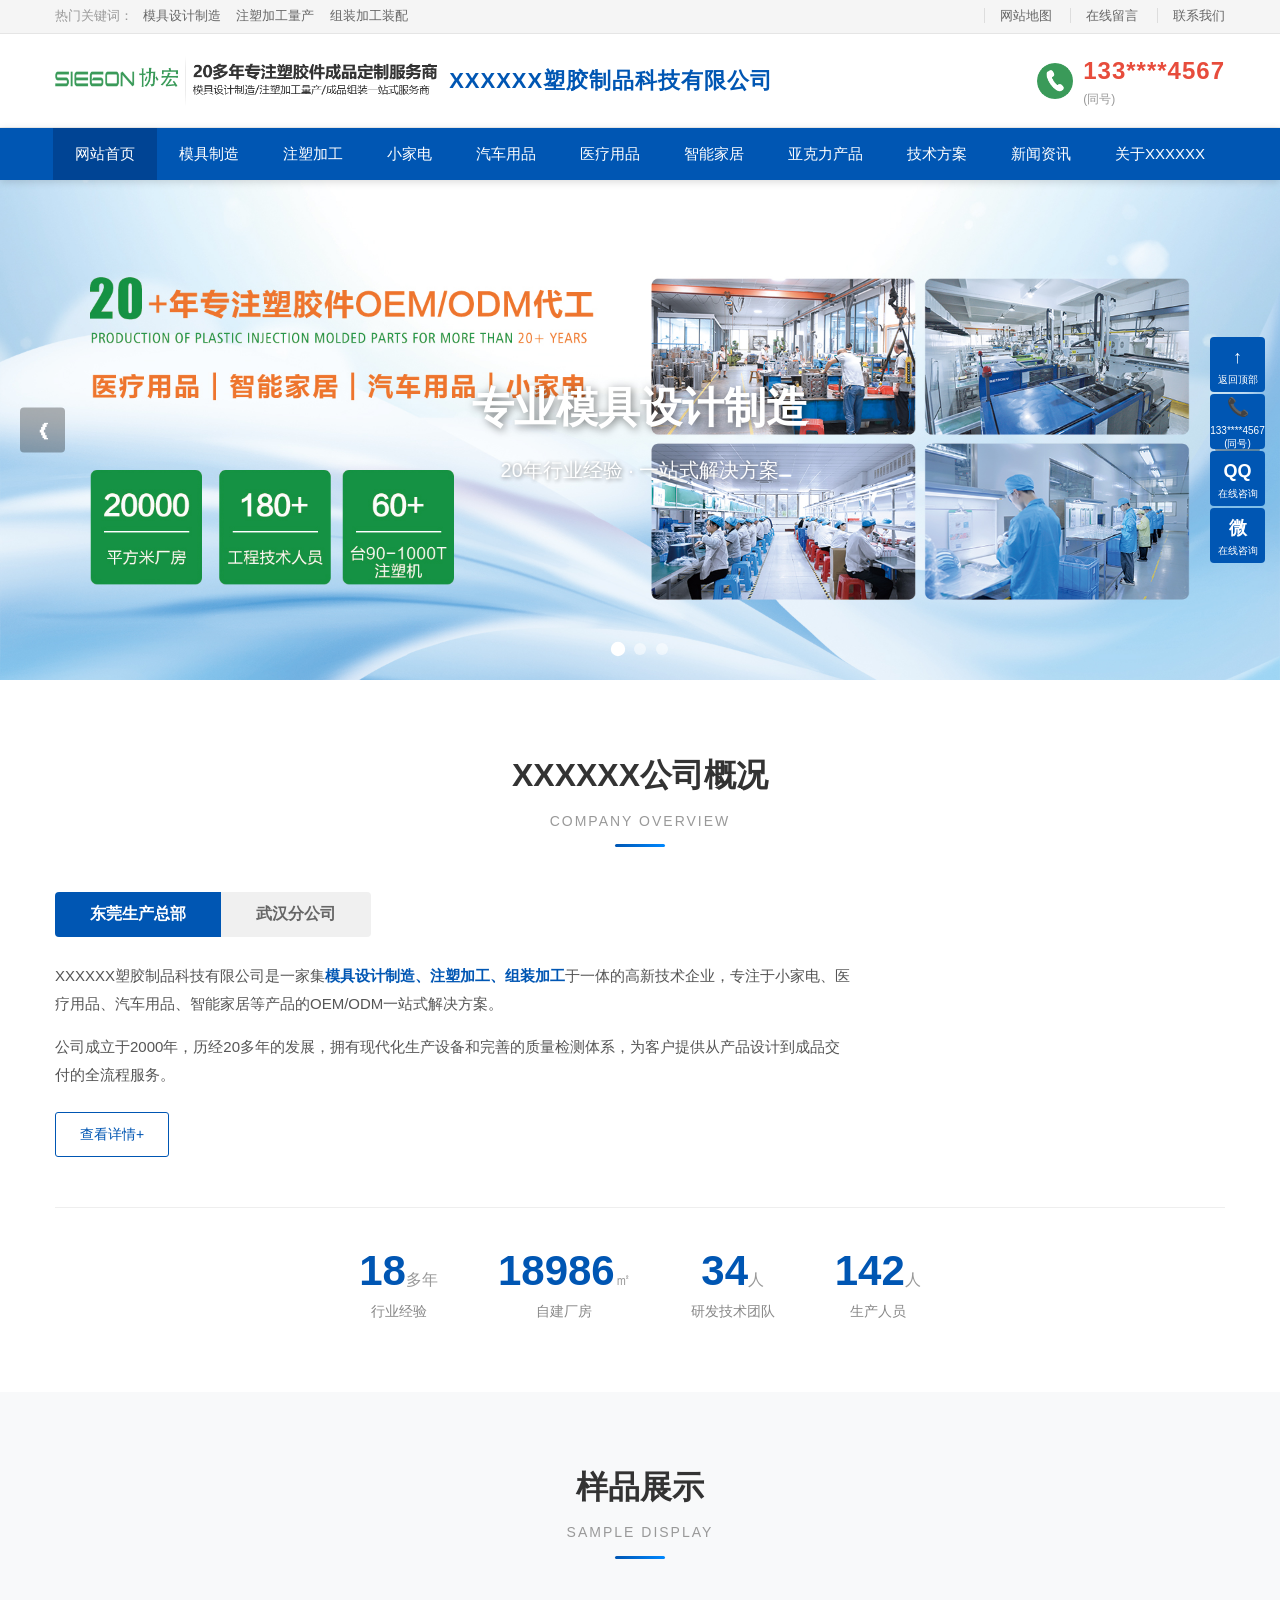
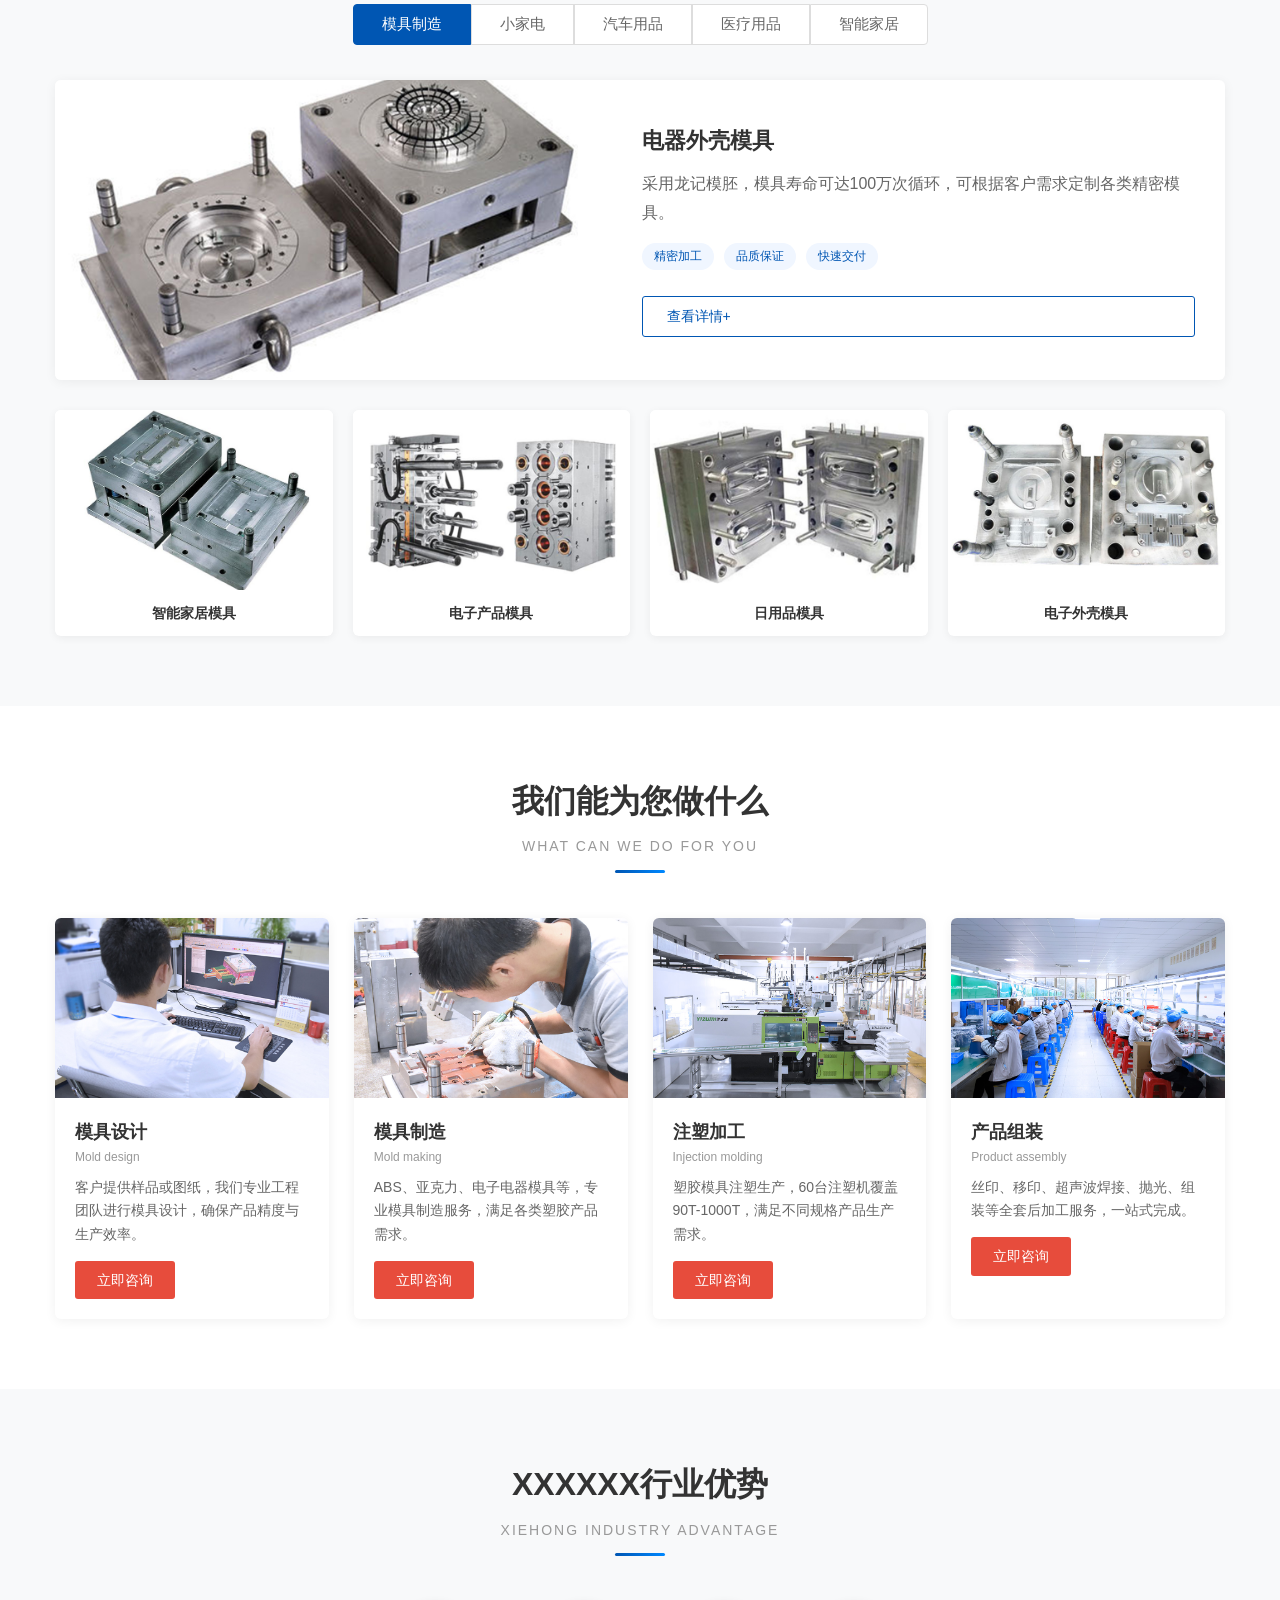
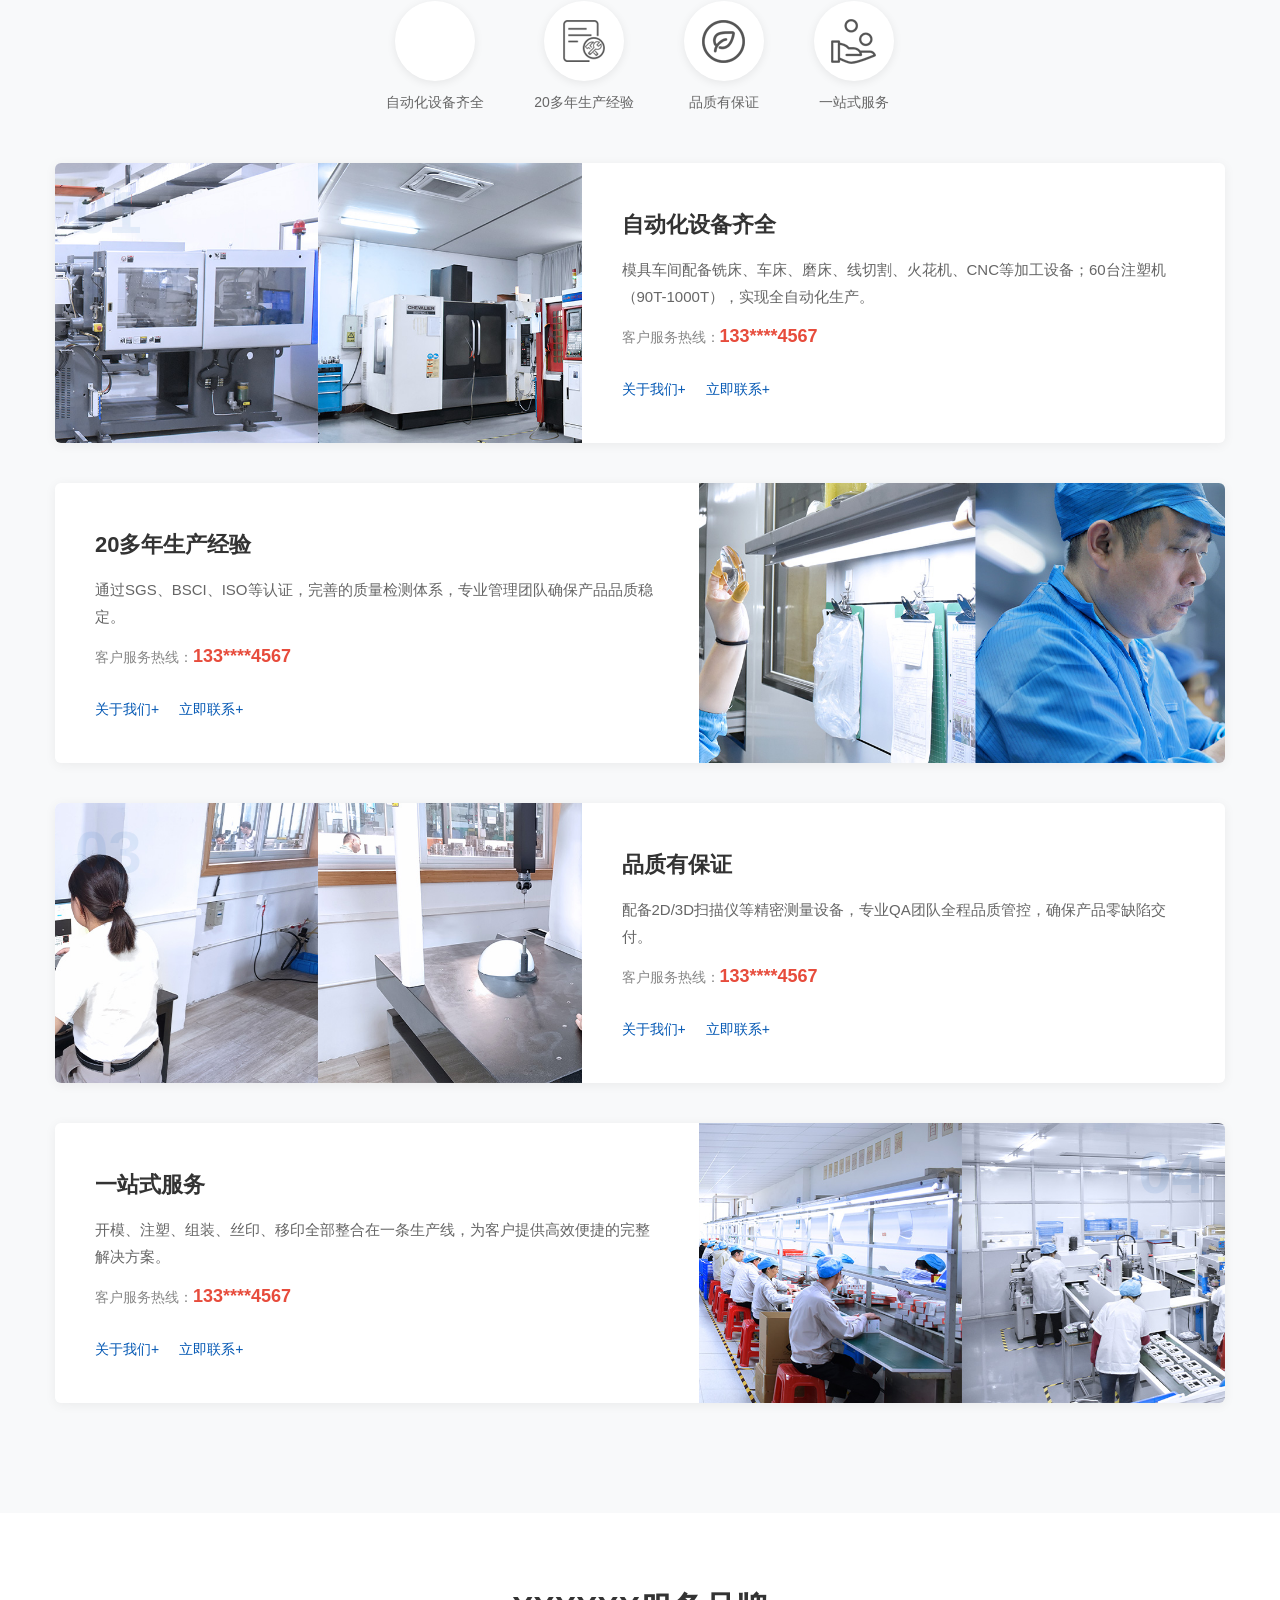
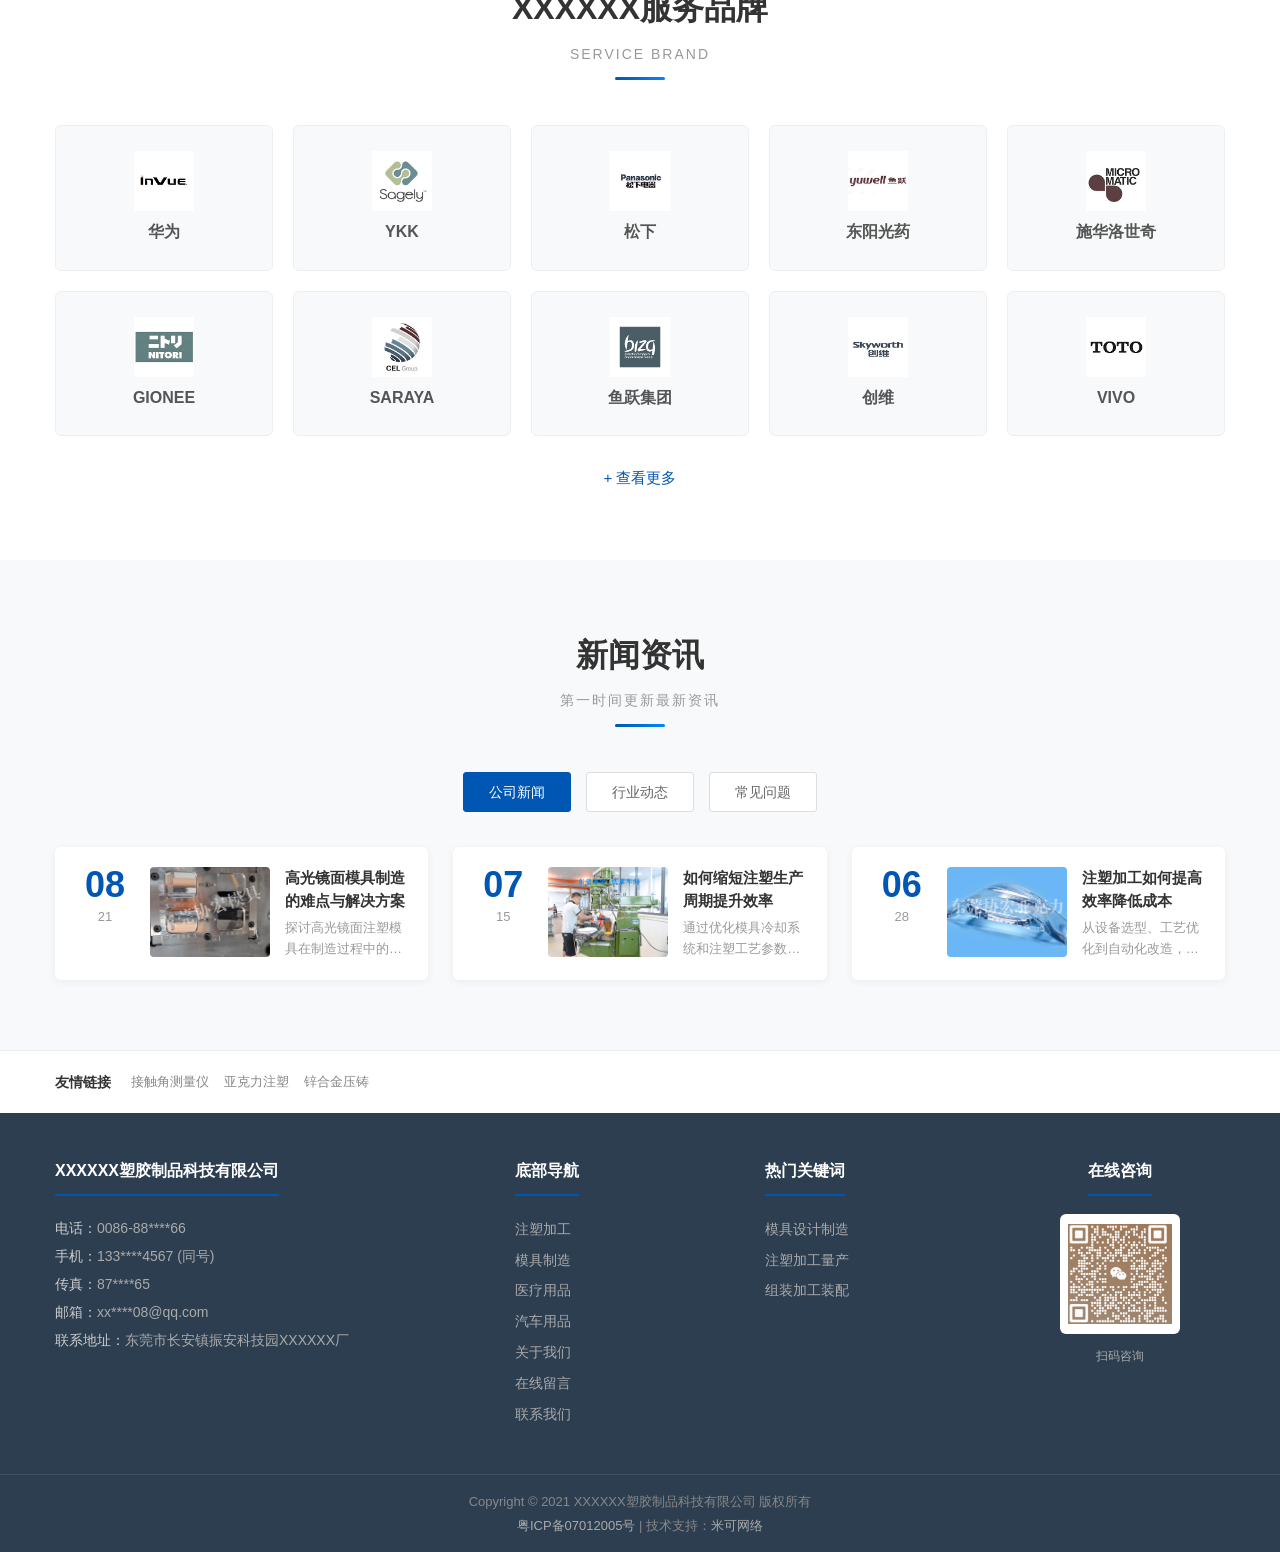
==== commit 7af54d4e: "fix" ====
--- a/index.html
+++ b/index.html
@@ -1,700 +1,818 @@
-<!DOCTYPE html>
+<!doctype html>
 <html lang="zh-CN">
-<head>
-    <meta charset="UTF-8">
-    <meta name="viewport" content="width=device-width, initial-scale=1.0">
+  <head>
+    <meta charset="UTF-8" />
+    <meta name="viewport" content="width=device-width, initial-scale=1.0" />
     <title>XXXXXX塑胶制品科技有限公司</title>
-    <link rel="stylesheet" href="css/style.css">
-    <link rel="stylesheet" href="css/animate.css">
-</head>
-<body>
-
-<!-- 顶部工具栏 -->
-<div class="top-bar">
-    <div class="container">
+    <link rel="stylesheet" href="css/style.css" />
+    <link rel="stylesheet" href="css/animate.css" />
+  </head>
+  <body>
+    <!-- 顶部工具栏 -->
+    <div class="top-bar">
+      <div class="container">
         <div class="top-bar-left">
-            <span class="hot-keywords">热门关键词：</span>
+          <span class="hot-keywords">热门关键词：</span>
+          <a href="moju/index.html">模具设计制造</a>
+          <a href="zhusu/index.html">注塑加工量产</a>
+          <a href="product/index.html">组装加工装配</a>
+        </div>
+        <div class="top-bar-right">
+          <a href="sitemap.html">网站地图</a>
+          <a href="about/index.html#about-07">在线留言</a>
+          <a href="about/index.html#about-07">联系我们</a>
+        </div>
+      </div>
+    </div>
+
+    <!-- 主头部：Logo + 电话 -->
+    <header class="main-header">
+      <div class="container">
+        <div class="header-logo">
+          <a href="index.html">
+            <img src="images/logo.png" alt="XXXXXX塑胶制品科技有限公司" />
+            <span class="logo-text">XXXXXX塑胶制品科技有限公司</span>
+          </a>
+        </div>
+        <div class="header-phone">
+          <img src="images/phone-icon.png" alt="电话图标" />
+          <div class="phone-info">
+            <span class="phone-number">133****4567</span>
+            <span class="phone-note">(同号)</span>
+          </div>
+        </div>
+      </div>
+    </header>
+
+    <!-- 主导航栏 -->
+    <nav class="main-nav">
+      <div class="container">
+        <button class="menu-toggle" id="menuToggle" aria-label="菜单">
+          ☰
+        </button>
+        <ul class="nav-list" id="navList">
+          <li class="active"><a href="index.html">网站首页</a></li>
+          <li><a href="moju/index.html">模具制造</a></li>
+          <li><a href="zhusu/index.html">注塑加工</a></li>
+          <li><a href="product/index.html">小家电</a></li>
+          <li><a href="case/index.html">汽车用品</a></li>
+          <li><a href="yiliao/index.html">医疗用品</a></li>
+          <li><a href="zhineng/index.html">智能家居</a></li>
+          <li><a href="other/index.html">亚克力产品</a></li>
+          <li><a href="video/index.html">技术方案</a></li>
+          <li class="has-dropdown">
+            <a href="news/index.html">新闻资讯</a>
+            <ul class="dropdown">
+              <li><a href="news/index.html">公司新闻</a></li>
+              <li><a href="news/index.html">行业动态</a></li>
+              <li><a href="news/index.html">常见问题</a></li>
+            </ul>
+          </li>
+          <li class="has-dropdown">
+            <a href="about/index.html">关于XXXXXX</a>
+            <ul class="dropdown">
+              <li><a href="about/index.html#about-01">公司简介</a></li>
+              <li><a href="about/index.html#about-02">专利证书</a></li>
+              <li><a href="about/index.html#about-03">合作客户</a></li>
+              <li><a href="about/index.html#about-04">发展历程</a></li>
+              <li><a href="about/index.html#about-05">公司优势</a></li>
+              <li><a href="about/index.html#about-06">生产环境</a></li>
+              <li><a href="about/index.html#about-07">联系我们</a></li>
+            </ul>
+          </li>
+        </ul>
+      </div>
+    </nav>
+
+    <!-- 轮播图 Hero 区域 -->
+    <section class="hero-carousel">
+      <div class="carousel-wrapper">
+        <div class="carousel-slides">
+          <div class="slide active">
+            <img src="images/banner1.jpg" alt="XXXXXX塑胶-模具设计制造" />
+            <div class="slide-overlay">
+              <h2>专业模具设计制造</h2>
+              <p>20年行业经验 · 一站式解决方案</p>
+            </div>
+          </div>
+          <div class="slide">
+            <img src="images/banner2.jpg" alt="XXXXXX塑胶-注塑加工量产" />
+            <div class="slide-overlay">
+              <h2>精密注塑加工量产</h2>
+              <p>90T-1000T注塑机 · 全自动化生产</p>
+            </div>
+          </div>
+          <div class="slide">
+            <img src="images/banner3.jpg" alt="XXXXXX塑胶-组装加工装配" />
+            <div class="slide-overlay">
+              <h2>组装加工装配</h2>
+              <p>丝印 · 移印 · 超声波 · 组装一条龙</p>
+            </div>
+          </div>
+        </div>
+        <div class="carousel-dots">
+          <span class="dot active"></span>
+          <span class="dot"></span>
+          <span class="dot"></span>
+        </div>
+        <button class="carousel-prev">&#10094;</button>
+        <button class="carousel-next">&#10095;</button>
+      </div>
+    </section>
+
+    <!-- 公司概况 -->
+    <section class="company-overview" id="about">
+      <div class="container">
+        <div class="section-header">
+          <h2 class="section-title">XXXXXX公司概况</h2>
+          <p class="section-subtitle">Company Overview</p>
+          <div class="title-decoration"></div>
+        </div>
+        <div class="overview-content">
+          <div class="overview-tabs">
+            <button class="tab-btn active" data-tab="dongguan">
+              东莞生产总部
+            </button>
+            <button class="tab-btn" data-tab="wuhan">武汉分公司</button>
+          </div>
+          <div class="overview-panel active" id="tab-dongguan">
+            <div class="overview-text">
+              <p>
+                XXXXXX塑胶制品科技有限公司是一家集<span class="highlight"
+                  >模具设计制造、注塑加工、组装加工</span
+                >于一体的高新技术企业，专注于小家电、医疗用品、汽车用品、智能家居等产品的OEM/ODM一站式解决方案。
+              </p>
+              <p>
+                公司成立于2000年，历经20多年的发展，拥有现代化生产设备和完善的质量检测体系，为客户提供从产品设计到成品交付的全流程服务。
+              </p>
+              <a href="about/index.html" class="btn-detail">查看详情+</a>
+            </div>
+          </div>
+          <div class="overview-panel" id="tab-wuhan">
+            <div class="overview-text">
+              <p>
+                武汉市XXXXXX智能家居用品有限公司，位于湖北省咸宁市，专注于大批量定制塑胶产品制造。
+              </p>
+              <p>
+                规划面积18000平方米，配备先进自动化生产线，致力于为客户提供高品质、高效率的塑胶产品加工服务。
+              </p>
+              <a href="about/index.html" class="btn-detail">查看详情+</a>
+            </div>
+          </div>
+        </div>
+        <!-- 统计数字 -->
+        <div class="stats-row">
+          <div class="stat-item">
+            <div class="stat-number">20<span class="stat-unit">多年</span></div>
+            <div class="stat-label">行业经验</div>
+          </div>
+          <div class="stat-item">
+            <div class="stat-number">
+              20000<span class="stat-unit">㎡</span>
+            </div>
+            <div class="stat-label">自建厂房</div>
+          </div>
+          <div class="stat-item">
+            <div class="stat-number">36<span class="stat-unit">人</span></div>
+            <div class="stat-label">研发技术团队</div>
+          </div>
+          <div class="stat-item">
+            <div class="stat-number">150<span class="stat-unit">人</span></div>
+            <div class="stat-label">生产人员</div>
+          </div>
+        </div>
+      </div>
+    </section>
+
+    <!-- 样品展示 -->
+    <section class="product-showcase" id="product">
+      <div class="container">
+        <div class="section-header">
+          <h2 class="section-title">样品展示</h2>
+          <p class="section-subtitle">Sample display</p>
+          <div class="title-decoration"></div>
+        </div>
+        <div class="product-tabs">
+          <button class="product-tab-btn active" data-tab="tab-moju">
+            模具制造
+          </button>
+          <button class="product-tab-btn" data-tab="tab-xjd">小家电</button>
+          <button class="product-tab-btn" data-tab="tab-auto">汽车用品</button>
+          <button class="product-tab-btn" data-tab="tab-medical">
+            医疗用品
+          </button>
+          <button class="product-tab-btn" data-tab="tab-smart">智能家居</button>
+        </div>
+        <!-- 模具制造 -->
+        <div class="product-panel active" id="tab-moju">
+          <div class="featured-product">
+            <div class="featured-img">
+              <img src="images/moju-featured.jpg" alt="电器外壳模具" />
+            </div>
+            <div class="featured-info">
+              <h3>电器外壳模具</h3>
+              <p>
+                采用龙记模胚，模具寿命可达100万次循环，可根据客户需求定制各类精密模具。
+              </p>
+              <div class="featured-icons">
+                <span class="icon-badge">精密加工</span>
+                <span class="icon-badge">品质保证</span>
+                <span class="icon-badge">快速交付</span>
+              </div>
+              <a href="moju/index.html" class="btn-detail">查看详情+</a>
+            </div>
+          </div>
+          <div class="product-grid">
+            <a href="moju/index.html" class="product-card">
+              <img src="images/moju-1.jpg" alt="智能家居模具" />
+              <h4>智能家居模具</h4>
+            </a>
+            <a href="moju/index.html" class="product-card">
+              <img src="images/moju-2.jpg" alt="电子产品模具" />
+              <h4>电子产品模具</h4>
+            </a>
+            <a href="moju/index.html" class="product-card">
+              <img src="images/moju-3.jpg" alt="日用品模具" />
+              <h4>日用品模具</h4>
+            </a>
+            <a href="moju/index.html" class="product-card">
+              <img src="images/moju-4.jpg" alt="电子外壳模具" />
+              <h4>电子外壳模具</h4>
+            </a>
+          </div>
+        </div>
+        <!-- 小家电 -->
+        <div class="product-panel" id="tab-xjd">
+          <div class="featured-product">
+            <div class="featured-img">
+              <img src="images/xjd-featured.jpg" alt="投影仪外壳注塑件" />
+            </div>
+            <div class="featured-info">
+              <h3>投影仪外壳注塑件</h3>
+              <p>
+                提供从模具设计、注塑加工到产品组装的全流程服务，拥有90T-1000T注塑机。
+              </p>
+              <div class="featured-icons">
+                <span class="icon-badge">模具+注塑+组装</span>
+                <span class="icon-badge">90T-1000T</span>
+                <span class="icon-badge">一站式服务</span>
+              </div>
+              <a href="product/index.html" class="btn-detail">查看详情+</a>
+            </div>
+          </div>
+          <div class="product-grid">
+            <a href="product/index.html" class="product-card">
+              <img src="images/xjd-1.jpg" alt="过胶机外壳" />
+              <h4>过胶机外壳</h4>
+            </a>
+            <a href="product/index.html" class="product-card">
+              <img src="images/xjd-2.jpg" alt="机顶盒外壳" />
+              <h4>机顶盒外壳</h4>
+            </a>
+            <a href="product/index.html" class="product-card">
+              <img src="images/xjd-3.jpg" alt="灭蚊灯外壳" />
+              <h4>灭蚊灯外壳</h4>
+            </a>
+            <a href="product/index.html" class="product-card">
+              <img src="images/xjd-4.jpg" alt="吹风机外壳" />
+              <h4>吹风机外壳</h4>
+            </a>
+          </div>
+        </div>
+        <!-- 汽车用品 -->
+        <div class="product-panel" id="tab-auto">
+          <div class="featured-product">
+            <div class="featured-img">
+              <img src="images/auto-featured.jpg" alt="汽车导航仪表盘外壳" />
+            </div>
+            <div class="featured-info">
+              <h3>汽车导航仪表盘外壳注塑件</h3>
+              <p>
+                专业汽车塑胶件注塑加工，精密模具设计，满足汽车行业严格品质要求。
+              </p>
+              <div class="featured-icons">
+                <span class="icon-badge">汽车级品质</span>
+                <span class="icon-badge">精密模具</span>
+                <span class="icon-badge">快速交付</span>
+              </div>
+              <a href="case/index.html" class="btn-detail">查看详情+</a>
+            </div>
+          </div>
+          <div class="product-grid">
+            <a href="case/index.html" class="product-card">
+              <img src="images/auto-1.jpg" alt="后视镜外壳" />
+              <h4>后视镜外壳</h4>
+            </a>
+            <a href="case/index.html" class="product-card">
+              <img src="images/auto-2.jpg" alt="后视镜外壳2" />
+              <h4>后视镜外壳</h4>
+            </a>
+            <a href="case/index.html" class="product-card">
+              <img src="images/auto-3.jpg" alt="转向灯外壳" />
+              <h4>转向灯外壳</h4>
+            </a>
+            <a href="case/index.html" class="product-card">
+              <img src="images/auto-4.jpg" alt="尾灯罩" />
+              <h4>尾灯罩</h4>
+            </a>
+          </div>
+        </div>
+        <!-- 医疗用品 -->
+        <div class="product-panel" id="tab-medical">
+          <div class="featured-product">
+            <div class="featured-img">
+              <img src="images/medical-featured.jpg" alt="分子生物仪注塑外壳" />
+            </div>
+            <div class="featured-info">
+              <h3>分子生物仪注塑外壳</h3>
+              <p>医疗级塑胶产品注塑加工，符合医疗行业标准，精密品质管控。</p>
+              <div class="featured-icons">
+                <span class="icon-badge">医疗级标准</span>
+                <span class="icon-badge">精密检测</span>
+                <span class="icon-badge">ISO认证</span>
+              </div>
+              <a href="yiliao/index.html" class="btn-detail">查看详情+</a>
+            </div>
+          </div>
+          <div class="product-grid">
+            <a href="yiliao/index.html" class="product-card">
+              <img src="images/medical-1.jpg" alt="除颤仪外壳" />
+              <h4>除颤仪外壳</h4>
+            </a>
+            <a href="yiliao/index.html" class="product-card">
+              <img src="images/medical-2.jpg" alt="医美设备外壳" />
+              <h4>医美设备外壳</h4>
+            </a>
+            <a href="yiliao/index.html" class="product-card">
+              <img src="images/medical-3.jpg" alt="内窥镜外壳" />
+              <h4>内窥镜外壳</h4>
+            </a>
+            <a href="yiliao/index.html" class="product-card">
+              <img src="images/medical-4.jpg" alt="医疗箱外壳" />
+              <h4>医疗箱外壳</h4>
+            </a>
+          </div>
+        </div>
+        <!-- 智能家居 -->
+        <div class="product-panel" id="tab-smart">
+          <div class="featured-product">
+            <div class="featured-img">
+              <img src="images/smart-featured.jpg" alt="扫地机外壳注塑件" />
+            </div>
+            <div class="featured-info">
+              <h3>扫地机外壳注塑件</h3>
+              <p>
+                智能家居产品一站式解决方案，从模具设计到成品组装全流程服务。
+              </p>
+              <div class="featured-icons">
+                <span class="icon-badge">智能产品</span>
+                <span class="icon-badge">全流程服务</span>
+                <span class="icon-badge">品质保证</span>
+              </div>
+              <a href="zhineng/index.html" class="btn-detail">查看详情+</a>
+            </div>
+          </div>
+          <div class="product-grid">
+            <a href="zhineng/index.html" class="product-card">
+              <img src="images/smart-1.jpg" alt="智能鱼缸外壳" />
+              <h4>智能鱼缸外壳</h4>
+            </a>
+            <a href="zhineng/index.html" class="product-card">
+              <img src="images/smart-2.jpg" alt="智能鱼缸外壳2" />
+              <h4>智能鱼缸外壳</h4>
+            </a>
+            <a href="zhineng/index.html" class="product-card">
+              <img src="images/smart-3.jpg" alt="扫地机配件" />
+              <h4>扫地机配件</h4>
+            </a>
+            <a href="zhineng/index.html" class="product-card">
+              <img src="images/smart-4.jpg" alt="智能家居配件" />
+              <h4>智能家居配件</h4>
+            </a>
+          </div>
+        </div>
+      </div>
+    </section>
+
+    <!-- 我们能为您做什么 -->
+    <section class="services-section" id="zhusu">
+      <div class="container">
+        <div class="section-header">
+          <h2 class="section-title">我们能为您做什么</h2>
+          <p class="section-subtitle">What can we do for you</p>
+          <div class="title-decoration"></div>
+        </div>
+        <div class="services-grid">
+          <div class="service-card">
+            <div class="service-img">
+              <img src="images/do1.jpg" alt="模具设计" />
+            </div>
+            <div class="service-content">
+              <h3>模具设计 <span>Mold design</span></h3>
+              <p>
+                客户提供样品或图纸，我们专业工程团队进行模具设计，确保产品精度与生产效率。
+              </p>
+              <a href="about/index.html#about-07" class="btn-consult"
+                >立即咨询</a
+              >
+            </div>
+          </div>
+          <div class="service-card">
+            <div class="service-img">
+              <img src="images/do2.jpg" alt="模具制造" />
+            </div>
+            <div class="service-content">
+              <h3>模具制造 <span>Mold making</span></h3>
+              <p>
+                ABS、亚克力、电子电器模具等，专业模具制造服务，满足各类塑胶产品需求。
+              </p>
+              <a href="about/index.html#about-07" class="btn-consult"
+                >立即咨询</a
+              >
+            </div>
+          </div>
+          <div class="service-card">
+            <div class="service-img">
+              <img src="images/do3.jpg" alt="注塑加工" />
+            </div>
+            <div class="service-content">
+              <h3>注塑加工 <span>Injection molding</span></h3>
+              <p>
+                塑胶模具注塑生产，60台注塑机覆盖90T-1000T，满足不同规格产品生产需求。
+              </p>
+              <a href="about/index.html#about-07" class="btn-consult"
+                >立即咨询</a
+              >
+            </div>
+          </div>
+          <div class="service-card">
+            <div class="service-img">
+              <img src="images/do4.jpg" alt="产品组装" />
+            </div>
+            <div class="service-content">
+              <h3>产品组装 <span>Product assembly</span></h3>
+              <p>
+                丝印、移印、超声波焊接、抛光、组装等全套后加工服务，一站式完成。
+              </p>
+              <a href="about/index.html#about-07" class="btn-consult"
+                >立即咨询</a
+              >
+            </div>
+          </div>
+        </div>
+      </div>
+    </section>
+
+    <!-- XXXXXX行业优势 -->
+    <section class="advantages-section" id="about-05">
+      <div class="container">
+        <div class="section-header">
+          <h2 class="section-title">XXXXXX行业优势</h2>
+          <p class="section-subtitle">Xiehong industry advantage</p>
+          <div class="title-decoration"></div>
+        </div>
+        <!-- 优势图标行 -->
+        <div class="advantage-icons-row">
+          <div class="advantage-icon-item">
+            <div class="adv-icon-default">
+              <img src="images/adv-icon1-1.png" alt="自动化设备齐全" />
+            </div>
+            <div class="adv-icon-hover">
+              <img src="images/adv-icon1-2.png" alt="自动化设备齐全" />
+            </div>
+            <span>自动化设备齐全</span>
+          </div>
+          <div class="advantage-icon-item">
+            <div class="adv-icon-default">
+              <img src="images/adv-icon2-1.png" alt="20多年生产经验" />
+            </div>
+            <div class="adv-icon-hover">
+              <img src="images/adv-icon2-2.png" alt="20多年生产经验" />
+            </div>
+            <span>20多年生产经验</span>
+          </div>
+          <div class="advantage-icon-item">
+            <div class="adv-icon-default">
+              <img src="images/adv-icon3-1.png" alt="品质有保证" />
+            </div>
+            <div class="adv-icon-hover">
+              <img src="images/adv-icon3-2.png" alt="品质有保证" />
+            </div>
+            <span>品质有保证</span>
+          </div>
+          <div class="advantage-icon-item">
+            <div class="adv-icon-default">
+              <img src="images/adv-icon4-1.png" alt="一站式服务" />
+            </div>
+            <div class="adv-icon-hover">
+              <img src="images/adv-icon4-2.png" alt="一站式服务" />
+            </div>
+            <span>一站式服务</span>
+          </div>
+        </div>
+        <!-- 详细优势块 -->
+        <div class="advantage-blocks">
+          <div class="advantage-block block-01">
+            <div class="block-number">01</div>
+            <div class="block-img">
+              <img src="images/adv-01.jpg" alt="自动化设备齐全" />
+            </div>
+            <div class="block-text">
+              <h3>自动化设备齐全</h3>
+              <p>
+                模具车间配备铣床、车床、磨床、线切割、火花机、CNC等加工设备；60台注塑机（90T-1000T），实现全自动化生产。
+              </p>
+              <p class="block-phone">
+                客户服务热线：<strong>133****4567</strong>
+              </p>
+              <div class="block-links">
+                <a href="about/index.html" class="link-more">关于我们+</a>
+                <a href="about/index.html#about-07" class="link-contact"
+                  >立即联系+</a
+                >
+              </div>
+            </div>
+          </div>
+          <div class="advantage-block block-02 reverse">
+            <div class="block-number">02</div>
+            <div class="block-img">
+              <img src="images/adv-02.jpg" alt="20多年生产经验" />
+            </div>
+            <div class="block-text">
+              <h3>20多年生产经验</h3>
+              <p>
+                通过SGS、BSCI、ISO等认证，完善的质量检测体系，专业管理团队确保产品品质稳定。
+              </p>
+              <p class="block-phone">
+                客户服务热线：<strong>133****4567</strong>
+              </p>
+              <div class="block-links">
+                <a href="about/index.html" class="link-more">关于我们+</a>
+                <a href="about/index.html#about-07" class="link-contact"
+                  >立即联系+</a
+                >
+              </div>
+            </div>
+          </div>
+          <div class="advantage-block block-03">
+            <div class="block-number">03</div>
+            <div class="block-img">
+              <img src="images/adv-03.jpg" alt="品质有保证" />
+            </div>
+            <div class="block-text">
+              <h3>品质有保证</h3>
+              <p>
+                配备2D/3D扫描仪等精密测量设备，专业QA团队全程品质管控，确保产品零缺陷交付。
+              </p>
+              <p class="block-phone">
+                客户服务热线：<strong>133****4567</strong>
+              </p>
+              <div class="block-links">
+                <a href="about/index.html" class="link-more">关于我们+</a>
+                <a href="about/index.html#about-07" class="link-contact"
+                  >立即联系+</a
+                >
+              </div>
+            </div>
+          </div>
+          <div class="advantage-block block-04 reverse">
+            <div class="block-number">04</div>
+            <div class="block-img">
+              <img src="images/adv-04.jpg" alt="一站式服务" />
+            </div>
+            <div class="block-text">
+              <h3>一站式服务</h3>
+              <p>
+                开模、注塑、组装、丝印、移印全部整合在一条生产线，为客户提供高效便捷的完整解决方案。
+              </p>
+              <p class="block-phone">
+                客户服务热线：<strong>133****4567</strong>
+              </p>
+              <div class="block-links">
+                <a href="about/index.html" class="link-more">关于我们+</a>
+                <a href="about/index.html#about-07" class="link-contact"
+                  >立即联系+</a
+                >
+              </div>
+            </div>
+          </div>
+        </div>
+      </div>
+    </section>
+
+    <!-- XXXXXX服务品牌 -->
+    <section class="brands-section" id="about-03">
+      <div class="container">
+        <div class="section-header">
+          <h2 class="section-title">XXXXXX服务品牌</h2>
+          <p class="section-subtitle">service brand</p>
+          <div class="title-decoration"></div>
+        </div>
+        <div class="brands-grid">
+          <div class="brand-item">
+            <img src="images/brand-huawei.jpg" alt="华为" /><span>华为</span>
+          </div>
+          <div class="brand-item">
+            <img src="images/brand-ykk.jpg" alt="YKK" /><span>YKK</span>
+          </div>
+          <div class="brand-item">
+            <img src="images/brand-panasonic.jpg" alt="松下" /><span>松下</span>
+          </div>
+          <div class="brand-item">
+            <img src="images/brand-dyg.jpg" alt="东阳光药" /><span
+              >东阳光药</span
+            >
+          </div>
+          <div class="brand-item">
+            <img src="images/brand-swarovski.jpg" alt="施华洛世奇" /><span
+              >施华洛世奇</span
+            >
+          </div>
+          <div class="brand-item">
+            <img src="images/brand-gionee.jpg" alt="GIONEE" /><span
+              >GIONEE</span
+            >
+          </div>
+          <div class="brand-item">
+            <img src="images/brand-saraya.jpg" alt="SARAYA" /><span
+              >SARAYA</span
+            >
+          </div>
+          <div class="brand-item">
+            <img src="images/brand-yuyue.jpg" alt="鱼跃集团" /><span
+              >鱼跃集团</span
+            >
+          </div>
+          <div class="brand-item">
+            <img src="images/brand-skyworth.jpg" alt="创维" /><span>创维</span>
+          </div>
+          <div class="brand-item">
+            <img src="images/brand-vivo.jpg" alt="VIVO" /><span>VIVO</span>
+          </div>
+        </div>
+        <a href="about/index.html#about-03" class="btn-more">+ 查看更多</a>
+      </div>
+    </section>
+
+    <!-- 新闻资讯 -->
+    <section class="news-section" id="news">
+      <div class="container">
+        <div class="section-header">
+          <h2 class="section-title">新闻资讯</h2>
+          <p class="section-subtitle">第一时间更新最新资讯</p>
+          <div class="title-decoration"></div>
+        </div>
+        <div class="news-tabs">
+          <a href="news/index.html" class="news-tab-btn active">公司新闻</a>
+          <a href="news/index.html" class="news-tab-btn">行业动态</a>
+          <a href="news/index.html" class="news-tab-btn">常见问题</a>
+        </div>
+        <div class="news-grid">
+          <div class="news-card">
+            <div class="news-date">
+              <span class="date-day">08</span>
+              <span class="date-month">21</span>
+            </div>
+            <div class="news-thumb">
+              <img src="images/news1.jpg" alt="高光镜面模具制造" />
+            </div>
+            <div class="news-info">
+              <h3>
+                <a href="news/index.html">高光镜面模具制造的难点与解决方案</a>
+              </h3>
+              <p>探讨高光镜面注塑模具在制造过程中的技术难点及行业解决方案...</p>
+            </div>
+          </div>
+          <div class="news-card">
+            <div class="news-date">
+              <span class="date-day">07</span>
+              <span class="date-month">15</span>
+            </div>
+            <div class="news-thumb">
+              <img src="images/news2.jpg" alt="缩短注塑生产周期" />
+            </div>
+            <div class="news-info">
+              <h3>
+                <a href="news/index.html">如何缩短注塑生产周期提升效率</a>
+              </h3>
+              <p>通过优化模具冷却系统和注塑工艺参数，有效缩短生产周期...</p>
+            </div>
+          </div>
+          <div class="news-card">
+            <div class="news-date">
+              <span class="date-day">06</span>
+              <span class="date-month">28</span>
+            </div>
+            <div class="news-thumb">
+              <img src="images/news3.jpg" alt="提高效率降低成本" />
+            </div>
+            <div class="news-info">
+              <h3>
+                <a href="news/index.html">注塑加工如何提高效率降低成本</a>
+              </h3>
+              <p>从设备选型、工艺优化到自动化改造，全方位提升注塑加工效率...</p>
+            </div>
+          </div>
+        </div>
+      </div>
+    </section>
+
+    <!-- 友情链接 -->
+    <section class="friendly-links">
+      <div class="container">
+        <h3>友情链接</h3>
+        <div class="links-list">
+          <a href="http://www.sindin.com.cn/" target="_blank">接触角测量仪</a>
+          <a href="https://www.gdxiehong.com/" target="_blank">亚克力注塑</a>
+          <a href="https://www.en-chuang.com/" target="_blank">锌合金压铸</a>
+        </div>
+      </div>
+    </section>
+
+    <!-- 页脚 -->
+    <footer class="main-footer" id="contact">
+      <div class="container">
+        <div class="footer-columns">
+          <div class="footer-col">
+            <h4>XXXXXX塑胶制品科技有限公司</h4>
+            <p><span class="label">电话：</span>0086-88****66</p>
+            <p><span class="label">手机：</span>133****4567 (同号)</p>
+            <p><span class="label">传真：</span>87****65</p>
+            <p><span class="label">邮箱：</span>xx****08@qq.com</p>
+            <p>
+              <span class="label">联系地址：</span
+              >东莞市长安镇振安科技园XXXXXX厂
+            </p>
+          </div>
+          <div class="footer-col">
+            <h4>底部导航</h4>
+            <a href="zhusu/index.html">注塑加工</a>
+            <a href="moju/index.html">模具制造</a>
+            <a href="yiliao/index.html">医疗用品</a>
+            <a href="case/index.html">汽车用品</a>
+            <a href="about/index.html">关于我们</a>
+            <a href="about/index.html#about-07">在线留言</a>
+            <a href="about/index.html#about-07">联系我们</a>
+          </div>
+          <div class="footer-col">
+            <h4>热门关键词</h4>
             <a href="moju/index.html">模具设计制造</a>
             <a href="zhusu/index.html">注塑加工量产</a>
             <a href="product/index.html">组装加工装配</a>
-        </div>
-        <div class="top-bar-right">
-            <a href="sitemap.html">网站地图</a>
-            <a href="about/index.html#about-07">在线留言</a>
-            <a href="about/index.html#about-07">联系我们</a>
-        </div>
-    </div>
-</div>
-
-<!-- 主头部：Logo + 电话 -->
-<header class="main-header">
-    <div class="container">
-        <div class="header-logo">
-            <a href="index.html">
-                <img src="images/logo.png" alt="XXXXXX塑胶制品科技有限公司">
-                <span class="logo-text">XXXXXX塑胶制品科技有限公司</span>
-            </a>
-        </div>
-        <div class="header-phone">
-            <img src="images/phone-icon.png" alt="电话图标">
-            <div class="phone-info">
-                <span class="phone-number">13929464938</span>
-                <span class="phone-note">(微信同号)</span>
-            </div>
-        </div>
-    </div>
-</header>
-
-<!-- 主导航栏 -->
-<nav class="main-nav">
-    <div class="container">
-        <button class="menu-toggle" id="menuToggle" aria-label="菜单">☰</button>
-        <ul class="nav-list" id="navList">
-            <li class="active"><a href="index.html">网站首页</a></li>
-            <li><a href="moju/index.html">模具制造</a></li>
-            <li><a href="zhusu/index.html">注塑加工</a></li>
-            <li><a href="product/index.html">小家电</a></li>
-            <li><a href="case/index.html">汽车用品</a></li>
-            <li><a href="yiliao/index.html">医疗用品</a></li>
-            <li><a href="zhineng/index.html">智能家居</a></li>
-            <li><a href="other/index.html">亚克力产品</a></li>
-            <li><a href="video/index.html">技术方案</a></li>
-            <li class="has-dropdown">
-                <a href="news/index.html">新闻资讯</a>
-                <ul class="dropdown">
-                    <li><a href="news/index.html">公司新闻</a></li>
-                    <li><a href="news/index.html">行业动态</a></li>
-                    <li><a href="news/index.html">常见问题</a></li>
-                </ul>
-            </li>
-            <li class="has-dropdown">
-                <a href="about/index.html">关于XXXXXX</a>
-                <ul class="dropdown">
-                    <li><a href="about/index.html#about-01">公司简介</a></li>
-                    <li><a href="about/index.html#about-02">专利证书</a></li>
-                    <li><a href="about/index.html#about-03">合作客户</a></li>
-                    <li><a href="about/index.html#about-04">发展历程</a></li>
-                    <li><a href="about/index.html#about-05">公司优势</a></li>
-                    <li><a href="about/index.html#about-06">生产环境</a></li>
-                    <li><a href="about/index.html#about-07">联系我们</a></li>
-                </ul>
-            </li>
-        </ul>
-    </div>
-</nav>
-
-<!-- 轮播图 Hero 区域 -->
-<section class="hero-carousel">
-    <div class="carousel-wrapper">
-        <div class="carousel-slides">
-            <div class="slide active">
-                <img src="images/banner1.jpg" alt="XXXXXX塑胶-模具设计制造">
-                <div class="slide-overlay">
-                    <h2>专业模具设计制造</h2>
-                    <p>20年行业经验 · 一站式解决方案</p>
-                </div>
-            </div>
-            <div class="slide">
-                <img src="images/banner2.jpg" alt="XXXXXX塑胶-注塑加工量产">
-                <div class="slide-overlay">
-                    <h2>精密注塑加工量产</h2>
-                    <p>90T-1000T注塑机 · 全自动化生产</p>
-                </div>
-            </div>
-            <div class="slide">
-                <img src="images/banner3.jpg" alt="XXXXXX塑胶-组装加工装配">
-                <div class="slide-overlay">
-                    <h2>组装加工装配</h2>
-                    <p>丝印 · 移印 · 超声波 · 组装一条龙</p>
-                </div>
-            </div>
-        </div>
-        <div class="carousel-dots">
-            <span class="dot active"></span>
-            <span class="dot"></span>
-            <span class="dot"></span>
-        </div>
-        <button class="carousel-prev">&#10094;</button>
-        <button class="carousel-next">&#10095;</button>
-    </div>
-</section>
-
-<!-- 公司概况 -->
-<section class="company-overview" id="about">
-    <div class="container">
-        <div class="section-header">
-            <h2 class="section-title">XXXXXX公司概况</h2>
-            <p class="section-subtitle">Company Overview</p>
-            <div class="title-decoration"></div>
-        </div>
-        <div class="overview-content">
-            <div class="overview-tabs">
-                <button class="tab-btn active" data-tab="dongguan">东莞生产总部</button>
-                <button class="tab-btn" data-tab="wuhan">武汉分公司</button>
-            </div>
-            <div class="overview-panel active" id="tab-dongguan">
-                <div class="overview-text">
-                    <p>XXXXXX塑胶制品科技有限公司是一家集<span class="highlight">模具设计制造、注塑加工、组装加工</span>于一体的高新技术企业，专注于小家电、医疗用品、汽车用品、智能家居等产品的OEM/ODM一站式解决方案。</p>
-                    <p>公司成立于2000年，历经20多年的发展，拥有现代化生产设备和完善的质量检测体系，为客户提供从产品设计到成品交付的全流程服务。</p>
-                    <a href="about/index.html" class="btn-detail">查看详情+</a>
-                </div>
-            </div>
-            <div class="overview-panel" id="tab-wuhan">
-                <div class="overview-text">
-                    <p>武汉市XXXXXX智能家居用品有限公司，位于湖北省咸宁市，专注于大批量定制塑胶产品制造。</p>
-                    <p>规划面积18000平方米，配备先进自动化生产线，致力于为客户提供高品质、高效率的塑胶产品加工服务。</p>
-                    <a href="about/index.html" class="btn-detail">查看详情+</a>
-                </div>
-            </div>
-        </div>
-        <!-- 统计数字 -->
-        <div class="stats-row">
-            <div class="stat-item">
-                <div class="stat-number">20<span class="stat-unit">多年</span></div>
-                <div class="stat-label">行业经验</div>
-            </div>
-            <div class="stat-item">
-                <div class="stat-number">20000<span class="stat-unit">㎡</span></div>
-                <div class="stat-label">自建厂房</div>
-            </div>
-            <div class="stat-item">
-                <div class="stat-number">36<span class="stat-unit">人</span></div>
-                <div class="stat-label">研发技术团队</div>
-            </div>
-            <div class="stat-item">
-                <div class="stat-number">150<span class="stat-unit">人</span></div>
-                <div class="stat-label">生产人员</div>
-            </div>
-        </div>
-    </div>
-</section>
-
-<!-- 样品展示 -->
-<section class="product-showcase" id="product">
-    <div class="container">
-        <div class="section-header">
-            <h2 class="section-title">样品展示</h2>
-            <p class="section-subtitle">Sample display</p>
-            <div class="title-decoration"></div>
-        </div>
-        <div class="product-tabs">
-            <button class="product-tab-btn active" data-tab="tab-moju">模具制造</button>
-            <button class="product-tab-btn" data-tab="tab-xjd">小家电</button>
-            <button class="product-tab-btn" data-tab="tab-auto">汽车用品</button>
-            <button class="product-tab-btn" data-tab="tab-medical">医疗用品</button>
-            <button class="product-tab-btn" data-tab="tab-smart">智能家居</button>
-        </div>
-        <!-- 模具制造 -->
-        <div class="product-panel active" id="tab-moju">
-            <div class="featured-product">
-                <div class="featured-img">
-                    <img src="images/moju-featured.jpg" alt="电器外壳模具">
-                </div>
-                <div class="featured-info">
-                    <h3>电器外壳模具</h3>
-                    <p>采用龙记模胚，模具寿命可达100万次循环，可根据客户需求定制各类精密模具。</p>
-                    <div class="featured-icons">
-                        <span class="icon-badge">精密加工</span>
-                        <span class="icon-badge">品质保证</span>
-                        <span class="icon-badge">快速交付</span>
-                    </div>
-                    <a href="moju/index.html" class="btn-detail">查看详情+</a>
-                </div>
-            </div>
-            <div class="product-grid">
-                <a href="moju/index.html" class="product-card">
-                    <img src="images/moju-1.jpg" alt="智能家居模具">
-                    <h4>智能家居模具</h4>
-                </a>
-                <a href="moju/index.html" class="product-card">
-                    <img src="images/moju-2.jpg" alt="电子产品模具">
-                    <h4>电子产品模具</h4>
-                </a>
-                <a href="moju/index.html" class="product-card">
-                    <img src="images/moju-3.jpg" alt="日用品模具">
-                    <h4>日用品模具</h4>
-                </a>
-                <a href="moju/index.html" class="product-card">
-                    <img src="images/moju-4.jpg" alt="电子外壳模具">
-                    <h4>电子外壳模具</h4>
-                </a>
-            </div>
-        </div>
-        <!-- 小家电 -->
-        <div class="product-panel" id="tab-xjd">
-            <div class="featured-product">
-                <div class="featured-img">
-                    <img src="images/xjd-featured.jpg" alt="投影仪外壳注塑件">
-                </div>
-                <div class="featured-info">
-                    <h3>投影仪外壳注塑件</h3>
-                    <p>提供从模具设计、注塑加工到产品组装的全流程服务，拥有90T-1000T注塑机。</p>
-                    <div class="featured-icons">
-                        <span class="icon-badge">模具+注塑+组装</span>
-                        <span class="icon-badge">90T-1000T</span>
-                        <span class="icon-badge">一站式服务</span>
-                    </div>
-                    <a href="product/index.html" class="btn-detail">查看详情+</a>
-                </div>
-            </div>
-            <div class="product-grid">
-                <a href="product/index.html" class="product-card">
-                    <img src="images/xjd-1.jpg" alt="过胶机外壳">
-                    <h4>过胶机外壳</h4>
-                </a>
-                <a href="product/index.html" class="product-card">
-                    <img src="images/xjd-2.jpg" alt="机顶盒外壳">
-                    <h4>机顶盒外壳</h4>
-                </a>
-                <a href="product/index.html" class="product-card">
-                    <img src="images/xjd-3.jpg" alt="灭蚊灯外壳">
-                    <h4>灭蚊灯外壳</h4>
-                </a>
-                <a href="product/index.html" class="product-card">
-                    <img src="images/xjd-4.jpg" alt="吹风机外壳">
-                    <h4>吹风机外壳</h4>
-                </a>
-            </div>
-        </div>
-        <!-- 汽车用品 -->
-        <div class="product-panel" id="tab-auto">
-            <div class="featured-product">
-                <div class="featured-img">
-                    <img src="images/auto-featured.jpg" alt="汽车导航仪表盘外壳">
-                </div>
-                <div class="featured-info">
-                    <h3>汽车导航仪表盘外壳注塑件</h3>
-                    <p>专业汽车塑胶件注塑加工，精密模具设计，满足汽车行业严格品质要求。</p>
-                    <div class="featured-icons">
-                        <span class="icon-badge">汽车级品质</span>
-                        <span class="icon-badge">精密模具</span>
-                        <span class="icon-badge">快速交付</span>
-                    </div>
-                    <a href="case/index.html" class="btn-detail">查看详情+</a>
-                </div>
-            </div>
-            <div class="product-grid">
-                <a href="case/index.html" class="product-card">
-                    <img src="images/auto-1.jpg" alt="后视镜外壳">
-                    <h4>后视镜外壳</h4>
-                </a>
-                <a href="case/index.html" class="product-card">
-                    <img src="images/auto-2.jpg" alt="后视镜外壳2">
-                    <h4>后视镜外壳</h4>
-                </a>
-                <a href="case/index.html" class="product-card">
-                    <img src="images/auto-3.jpg" alt="转向灯外壳">
-                    <h4>转向灯外壳</h4>
-                </a>
-                <a href="case/index.html" class="product-card">
-                    <img src="images/auto-4.jpg" alt="尾灯罩">
-                    <h4>尾灯罩</h4>
-                </a>
-            </div>
-        </div>
-        <!-- 医疗用品 -->
-        <div class="product-panel" id="tab-medical">
-            <div class="featured-product">
-                <div class="featured-img">
-                    <img src="images/medical-featured.jpg" alt="分子生物仪注塑外壳">
-                </div>
-                <div class="featured-info">
-                    <h3>分子生物仪注塑外壳</h3>
-                    <p>医疗级塑胶产品注塑加工，符合医疗行业标准，精密品质管控。</p>
-                    <div class="featured-icons">
-                        <span class="icon-badge">医疗级标准</span>
-                        <span class="icon-badge">精密检测</span>
-                        <span class="icon-badge">ISO认证</span>
-                    </div>
-                    <a href="yiliao/index.html" class="btn-detail">查看详情+</a>
-                </div>
-            </div>
-            <div class="product-grid">
-                <a href="yiliao/index.html" class="product-card">
-                    <img src="images/medical-1.jpg" alt="除颤仪外壳">
-                    <h4>除颤仪外壳</h4>
-                </a>
-                <a href="yiliao/index.html" class="product-card">
-                    <img src="images/medical-2.jpg" alt="医美设备外壳">
-                    <h4>医美设备外壳</h4>
-                </a>
-                <a href="yiliao/index.html" class="product-card">
-                    <img src="images/medical-3.jpg" alt="内窥镜外壳">
-                    <h4>内窥镜外壳</h4>
-                </a>
-                <a href="yiliao/index.html" class="product-card">
-                    <img src="images/medical-4.jpg" alt="医疗箱外壳">
-                    <h4>医疗箱外壳</h4>
-                </a>
-            </div>
-        </div>
-        <!-- 智能家居 -->
-        <div class="product-panel" id="tab-smart">
-            <div class="featured-product">
-                <div class="featured-img">
-                    <img src="images/smart-featured.jpg" alt="扫地机外壳注塑件">
-                </div>
-                <div class="featured-info">
-                    <h3>扫地机外壳注塑件</h3>
-                    <p>智能家居产品一站式解决方案，从模具设计到成品组装全流程服务。</p>
-                    <div class="featured-icons">
-                        <span class="icon-badge">智能产品</span>
-                        <span class="icon-badge">全流程服务</span>
-                        <span class="icon-badge">品质保证</span>
-                    </div>
-                    <a href="zhineng/index.html" class="btn-detail">查看详情+</a>
-                </div>
-            </div>
-            <div class="product-grid">
-                <a href="zhineng/index.html" class="product-card">
-                    <img src="images/smart-1.jpg" alt="智能鱼缸外壳">
-                    <h4>智能鱼缸外壳</h4>
-                </a>
-                <a href="zhineng/index.html" class="product-card">
-                    <img src="images/smart-2.jpg" alt="智能鱼缸外壳2">
-                    <h4>智能鱼缸外壳</h4>
-                </a>
-                <a href="zhineng/index.html" class="product-card">
-                    <img src="images/smart-3.jpg" alt="扫地机配件">
-                    <h4>扫地机配件</h4>
-                </a>
-                <a href="zhineng/index.html" class="product-card">
-                    <img src="images/smart-4.jpg" alt="智能家居配件">
-                    <h4>智能家居配件</h4>
-                </a>
-            </div>
-        </div>
-    </div>
-</section>
-
-<!-- 我们能为您做什么 -->
-<section class="services-section" id="zhusu">
-    <div class="container">
-        <div class="section-header">
-            <h2 class="section-title">我们能为您做什么</h2>
-            <p class="section-subtitle">What can we do for you</p>
-            <div class="title-decoration"></div>
-        </div>
-        <div class="services-grid">
-            <div class="service-card">
-                <div class="service-img">
-                    <img src="images/do1.jpg" alt="模具设计">
-                </div>
-                <div class="service-content">
-                    <h3>模具设计 <span>Mold design</span></h3>
-                    <p>客户提供样品或图纸，我们专业工程团队进行模具设计，确保产品精度与生产效率。</p>
-                    <a href="about/index.html#about-07" class="btn-consult">立即咨询</a>
-                </div>
-            </div>
-            <div class="service-card">
-                <div class="service-img">
-                    <img src="images/do2.jpg" alt="模具制造">
-                </div>
-                <div class="service-content">
-                    <h3>模具制造 <span>Mold making</span></h3>
-                    <p>ABS、亚克力、电子电器模具等，专业模具制造服务，满足各类塑胶产品需求。</p>
-                    <a href="about/index.html#about-07" class="btn-consult">立即咨询</a>
-                </div>
-            </div>
-            <div class="service-card">
-                <div class="service-img">
-                    <img src="images/do3.jpg" alt="注塑加工">
-                </div>
-                <div class="service-content">
-                    <h3>注塑加工 <span>Injection molding</span></h3>
-                    <p>塑胶模具注塑生产，60台注塑机覆盖90T-1000T，满足不同规格产品生产需求。</p>
-                    <a href="about/index.html#about-07" class="btn-consult">立即咨询</a>
-                </div>
-            </div>
-            <div class="service-card">
-                <div class="service-img">
-                    <img src="images/do4.jpg" alt="产品组装">
-                </div>
-                <div class="service-content">
-                    <h3>产品组装 <span>Product assembly</span></h3>
-                    <p>丝印、移印、超声波焊接、抛光、组装等全套后加工服务，一站式完成。</p>
-                    <a href="about/index.html#about-07" class="btn-consult">立即咨询</a>
-                </div>
-            </div>
-        </div>
-    </div>
-</section>
-
-<!-- XXXXXX行业优势 -->
-<section class="advantages-section" id="about-05">
-    <div class="container">
-        <div class="section-header">
-            <h2 class="section-title">XXXXXX行业优势</h2>
-            <p class="section-subtitle">Xiehong industry advantage</p>
-            <div class="title-decoration"></div>
-        </div>
-        <!-- 优势图标行 -->
-        <div class="advantage-icons-row">
-            <div class="advantage-icon-item">
-                <div class="adv-icon-default">
-                    <img src="images/adv-icon1-1.png" alt="自动化设备齐全">
-                </div>
-                <div class="adv-icon-hover">
-                    <img src="images/adv-icon1-2.png" alt="自动化设备齐全">
-                </div>
-                <span>自动化设备齐全</span>
-            </div>
-            <div class="advantage-icon-item">
-                <div class="adv-icon-default">
-                    <img src="images/adv-icon2-1.png" alt="20多年生产经验">
-                </div>
-                <div class="adv-icon-hover">
-                    <img src="images/adv-icon2-2.png" alt="20多年生产经验">
-                </div>
-                <span>20多年生产经验</span>
-            </div>
-            <div class="advantage-icon-item">
-                <div class="adv-icon-default">
-                    <img src="images/adv-icon3-1.png" alt="品质有保证">
-                </div>
-                <div class="adv-icon-hover">
-                    <img src="images/adv-icon3-2.png" alt="品质有保证">
-                </div>
-                <span>品质有保证</span>
-            </div>
-            <div class="advantage-icon-item">
-                <div class="adv-icon-default">
-                    <img src="images/adv-icon4-1.png" alt="一站式服务">
-                </div>
-                <div class="adv-icon-hover">
-                    <img src="images/adv-icon4-2.png" alt="一站式服务">
-                </div>
-                <span>一站式服务</span>
-            </div>
-        </div>
-        <!-- 详细优势块 -->
-        <div class="advantage-blocks">
-            <div class="advantage-block block-01">
-                <div class="block-number">01</div>
-                <div class="block-img">
-                    <img src="images/adv-01.jpg" alt="自动化设备齐全">
-                </div>
-                <div class="block-text">
-                    <h3>自动化设备齐全</h3>
-                    <p>模具车间配备铣床、车床、磨床、线切割、火花机、CNC等加工设备；60台注塑机（90T-1000T），实现全自动化生产。</p>
-                    <p class="block-phone">客户服务热线：<strong>13929464938</strong></p>
-                    <div class="block-links">
-                        <a href="about/index.html" class="link-more">关于我们+</a>
-                        <a href="about/index.html#about-07" class="link-contact">立即联系+</a>
-                    </div>
-                </div>
-            </div>
-            <div class="advantage-block block-02 reverse">
-                <div class="block-number">02</div>
-                <div class="block-img">
-                    <img src="images/adv-02.jpg" alt="20多年生产经验">
-                </div>
-                <div class="block-text">
-                    <h3>20多年生产经验</h3>
-                    <p>通过SGS、BSCI、ISO等认证，完善的质量检测体系，专业管理团队确保产品品质稳定。</p>
-                    <p class="block-phone">客户服务热线：<strong>13929464938</strong></p>
-                    <div class="block-links">
-                        <a href="about/index.html" class="link-more">关于我们+</a>
-                        <a href="about/index.html#about-07" class="link-contact">立即联系+</a>
-                    </div>
-                </div>
-            </div>
-            <div class="advantage-block block-03">
-                <div class="block-number">03</div>
-                <div class="block-img">
-                    <img src="images/adv-03.jpg" alt="品质有保证">
-                </div>
-                <div class="block-text">
-                    <h3>品质有保证</h3>
-                    <p>配备2D/3D扫描仪等精密测量设备，专业QA团队全程品质管控，确保产品零缺陷交付。</p>
-                    <p class="block-phone">客户服务热线：<strong>13929464938</strong></p>
-                    <div class="block-links">
-                        <a href="about/index.html" class="link-more">关于我们+</a>
-                        <a href="about/index.html#about-07" class="link-contact">立即联系+</a>
-                    </div>
-                </div>
-            </div>
-            <div class="advantage-block block-04 reverse">
-                <div class="block-number">04</div>
-                <div class="block-img">
-                    <img src="images/adv-04.jpg" alt="一站式服务">
-                </div>
-                <div class="block-text">
-                    <h3>一站式服务</h3>
-                    <p>开模、注塑、组装、丝印、移印全部整合在一条生产线，为客户提供高效便捷的完整解决方案。</p>
-                    <p class="block-phone">客户服务热线：<strong>13929464938</strong></p>
-                    <div class="block-links">
-                        <a href="about/index.html" class="link-more">关于我们+</a>
-                        <a href="about/index.html#about-07" class="link-contact">立即联系+</a>
-                    </div>
-                </div>
-            </div>
-        </div>
-    </div>
-</section>
-
-<!-- XXXXXX服务品牌 -->
-<section class="brands-section" id="about-03">
-    <div class="container">
-        <div class="section-header">
-            <h2 class="section-title">XXXXXX服务品牌</h2>
-            <p class="section-subtitle">service brand</p>
-            <div class="title-decoration"></div>
-        </div>
-        <div class="brands-grid">
-            <div class="brand-item"><img src="images/brand-huawei.jpg" alt="华为"><span>华为</span></div>
-            <div class="brand-item"><img src="images/brand-ykk.jpg" alt="YKK"><span>YKK</span></div>
-            <div class="brand-item"><img src="images/brand-panasonic.jpg" alt="松下"><span>松下</span></div>
-            <div class="brand-item"><img src="images/brand-dyg.jpg" alt="东阳光药"><span>东阳光药</span></div>
-            <div class="brand-item"><img src="images/brand-swarovski.jpg" alt="施华洛世奇"><span>施华洛世奇</span></div>
-            <div class="brand-item"><img src="images/brand-gionee.jpg" alt="GIONEE"><span>GIONEE</span></div>
-            <div class="brand-item"><img src="images/brand-saraya.jpg" alt="SARAYA"><span>SARAYA</span></div>
-            <div class="brand-item"><img src="images/brand-yuyue.jpg" alt="鱼跃集团"><span>鱼跃集团</span></div>
-            <div class="brand-item"><img src="images/brand-skyworth.jpg" alt="创维"><span>创维</span></div>
-            <div class="brand-item"><img src="images/brand-vivo.jpg" alt="VIVO"><span>VIVO</span></div>
-        </div>
-        <a href="about/index.html#about-03" class="btn-more">+ 查看更多</a>
-    </div>
-</section>
-
-<!-- 新闻资讯 -->
-<section class="news-section" id="news">
-    <div class="container">
-        <div class="section-header">
-            <h2 class="section-title">新闻资讯</h2>
-            <p class="section-subtitle">第一时间更新最新资讯</p>
-            <div class="title-decoration"></div>
-        </div>
-        <div class="news-tabs">
-            <a href="news/index.html" class="news-tab-btn active">公司新闻</a>
-            <a href="news/index.html" class="news-tab-btn">行业动态</a>
-            <a href="news/index.html" class="news-tab-btn">常见问题</a>
-        </div>
-        <div class="news-grid">
-            <div class="news-card">
-                <div class="news-date">
-                    <span class="date-day">08</span>
-                    <span class="date-month">21</span>
-                </div>
-                <div class="news-thumb">
-                    <img src="images/news1.jpg" alt="高光镜面模具制造">
-                </div>
-                <div class="news-info">
-                    <h3><a href="news/index.html">高光镜面模具制造的难点与解决方案</a></h3>
-                    <p>探讨高光镜面注塑模具在制造过程中的技术难点及行业解决方案...</p>
-                </div>
-            </div>
-            <div class="news-card">
-                <div class="news-date">
-                    <span class="date-day">07</span>
-                    <span class="date-month">15</span>
-                </div>
-                <div class="news-thumb">
-                    <img src="images/news2.jpg" alt="缩短注塑生产周期">
-                </div>
-                <div class="news-info">
-                    <h3><a href="news/index.html">如何缩短注塑生产周期提升效率</a></h3>
-                    <p>通过优化模具冷却系统和注塑工艺参数，有效缩短生产周期...</p>
-                </div>
-            </div>
-            <div class="news-card">
-                <div class="news-date">
-                    <span class="date-day">06</span>
-                    <span class="date-month">28</span>
-                </div>
-                <div class="news-thumb">
-                    <img src="images/news3.jpg" alt="提高效率降低成本">
-                </div>
-                <div class="news-info">
-                    <h3><a href="news/index.html">注塑加工如何提高效率降低成本</a></h3>
-                    <p>从设备选型、工艺优化到自动化改造，全方位提升注塑加工效率...</p>
-                </div>
-            </div>
-        </div>
-    </div>
-</section>
-
-<!-- 友情链接 -->
-<section class="friendly-links">
-    <div class="container">
-        <h3>友情链接</h3>
-        <div class="links-list">
-            <a href="http://www.sindin.com.cn/" target="_blank">接触角测量仪</a>
-            <a href="https://www.gdxiehong.com/" target="_blank">亚克力注塑</a>
-            <a href="https://www.en-chuang.com/" target="_blank">锌合金压铸</a>
-        </div>
-    </div>
-</section>
-
-<!-- 页脚 -->
-<footer class="main-footer" id="contact">
-    <div class="container">
-        <div class="footer-columns">
-            <div class="footer-col">
-                <h4>XXXXXX塑胶制品科技有限公司</h4>
-                <p><span class="label">电话：</span>0769-85348387</p>
-                <p><span class="label">手机：</span>13929464938 (微信同号)</p>
-                <p><span class="label">传真：</span>85348397</p>
-                <p><span class="label">邮箱：</span>xhyw08@gdxiehong.com</p>
-                <p><span class="label">联系地址：</span>东莞市长安镇振安科技园XXXXXX厂</p>
-            </div>
-            <div class="footer-col">
-                <h4>底部导航</h4>
-                <a href="zhusu/index.html">注塑加工</a>
-                <a href="moju/index.html">模具制造</a>
-                <a href="yiliao/index.html">医疗用品</a>
-                <a href="case/index.html">汽车用品</a>
-                <a href="about/index.html">关于我们</a>
-                <a href="about/index.html#about-07">在线留言</a>
-                <a href="about/index.html#about-07">联系我们</a>
-            </div>
-            <div class="footer-col">
-                <h4>热门关键词</h4>
-                <a href="moju/index.html">模具设计制造</a>
-                <a href="zhusu/index.html">注塑加工量产</a>
-                <a href="product/index.html">组装加工装配</a>
-            </div>
-            <div class="footer-col footer-qr">
-                <h4>微信咨询</h4>
-                <div class="qr-code">
-                    <img src="images/wechat-qr.png" alt="微信二维码">
-                </div>
-                <p>扫一扫添加微信</p>
-            </div>
-        </div>
-    </div>
-    <div class="footer-bottom">
+          </div>
+          <div class="footer-col footer-qr">
+            <h4>在线咨询</h4>
+            <div class="qr-code">
+              <img src="images/wechat-qr.png" alt="微信二维码" />
+            </div>
+            <p>扫码咨询</p>
+          </div>
+        </div>
+      </div>
+      <div class="footer-bottom">
         <div class="container">
-            <p>Copyright © 2021 XXXXXX塑胶制品科技有限公司 版权所有</p>
-            <p><a href="https://beian.miit.gov.cn/" target="_blank">粤ICP备07012005号</a> | 技术支持：<a href="http://www.mikeidea.com/" target="_blank">米可网络</a></p>
-        </div>
-    </div>
-</footer>
-
-<!-- 侧边浮动工具栏 -->
-<div class="floating-toolbar">
-    <a href="#" class="float-btn back-top" id="backTop" title="返回顶部">
+          <p>Copyright © 2021 XXXXXX塑胶制品科技有限公司 版权所有</p>
+          <p>
+            <a href="https://beian.miit.gov.cn/" target="_blank"
+              >粤ICP备07012005号</a
+            >
+            | 技术支持：<a href="http://www.mikeidea.com/" target="_blank"
+              >米可网络</a
+            >
+          </p>
+        </div>
+      </div>
+    </footer>
+
+    <!-- 侧边浮动工具栏 -->
+    <div class="floating-toolbar">
+      <a href="#" class="float-btn back-top" id="backTop" title="返回顶部">
         <span>↑</span>
         <small>返回顶部</small>
-    </a>
-    <a href="tel:13929464938" class="float-btn phone-btn" title="电话咨询">
+      </a>
+      <a href="tel:133****4567" class="float-btn phone-btn" title="电话咨询">
         <span>📞</span>
-        <small>13929464938<br>(微信同号)</small>
-    </a>
-    <a href="http://wpa.qq.com/msgrd?v=3&uin=1076457294&site=qq&menu=yes" target="_blank" class="float-btn qq-btn" title="QQ在线咨询">
+        <small>133****4567<br />(同号)</small>
+      </a>
+      <a
+        href="http://wpa.qq.com/msgrd?v=3&uin=88888888&site=qq&menu=yes"
+        target="_blank"
+        class="float-btn qq-btn"
+        title="QQ在线咨询"
+      >
         <span>QQ</span>
         <small>在线咨询</small>
-    </a>
-    <div class="float-btn wechat-btn" title="微信咨询">
+      </a>
+      <div class="float-btn wechat-btn" title="在线咨询">
         <span>微</span>
-        <small>微信咨询</small>
+        <small>在线咨询</small>
         <div class="wechat-popup">
-            <img src="images/wechat-qr.png" alt="微信二维码">
-            <p>扫码添加微信</p>
-        </div>
+          <img src="images/wechat-qr.png" alt="微信二维码" />
+          <p>扫码添加微信</p>
+        </div>
+      </div>
     </div>
-</div>
-
-<script src="js/main.js"></script>
-</body>
-</html>+
+    <script src="js/main.js"></script>
+  </body>
+</html>
